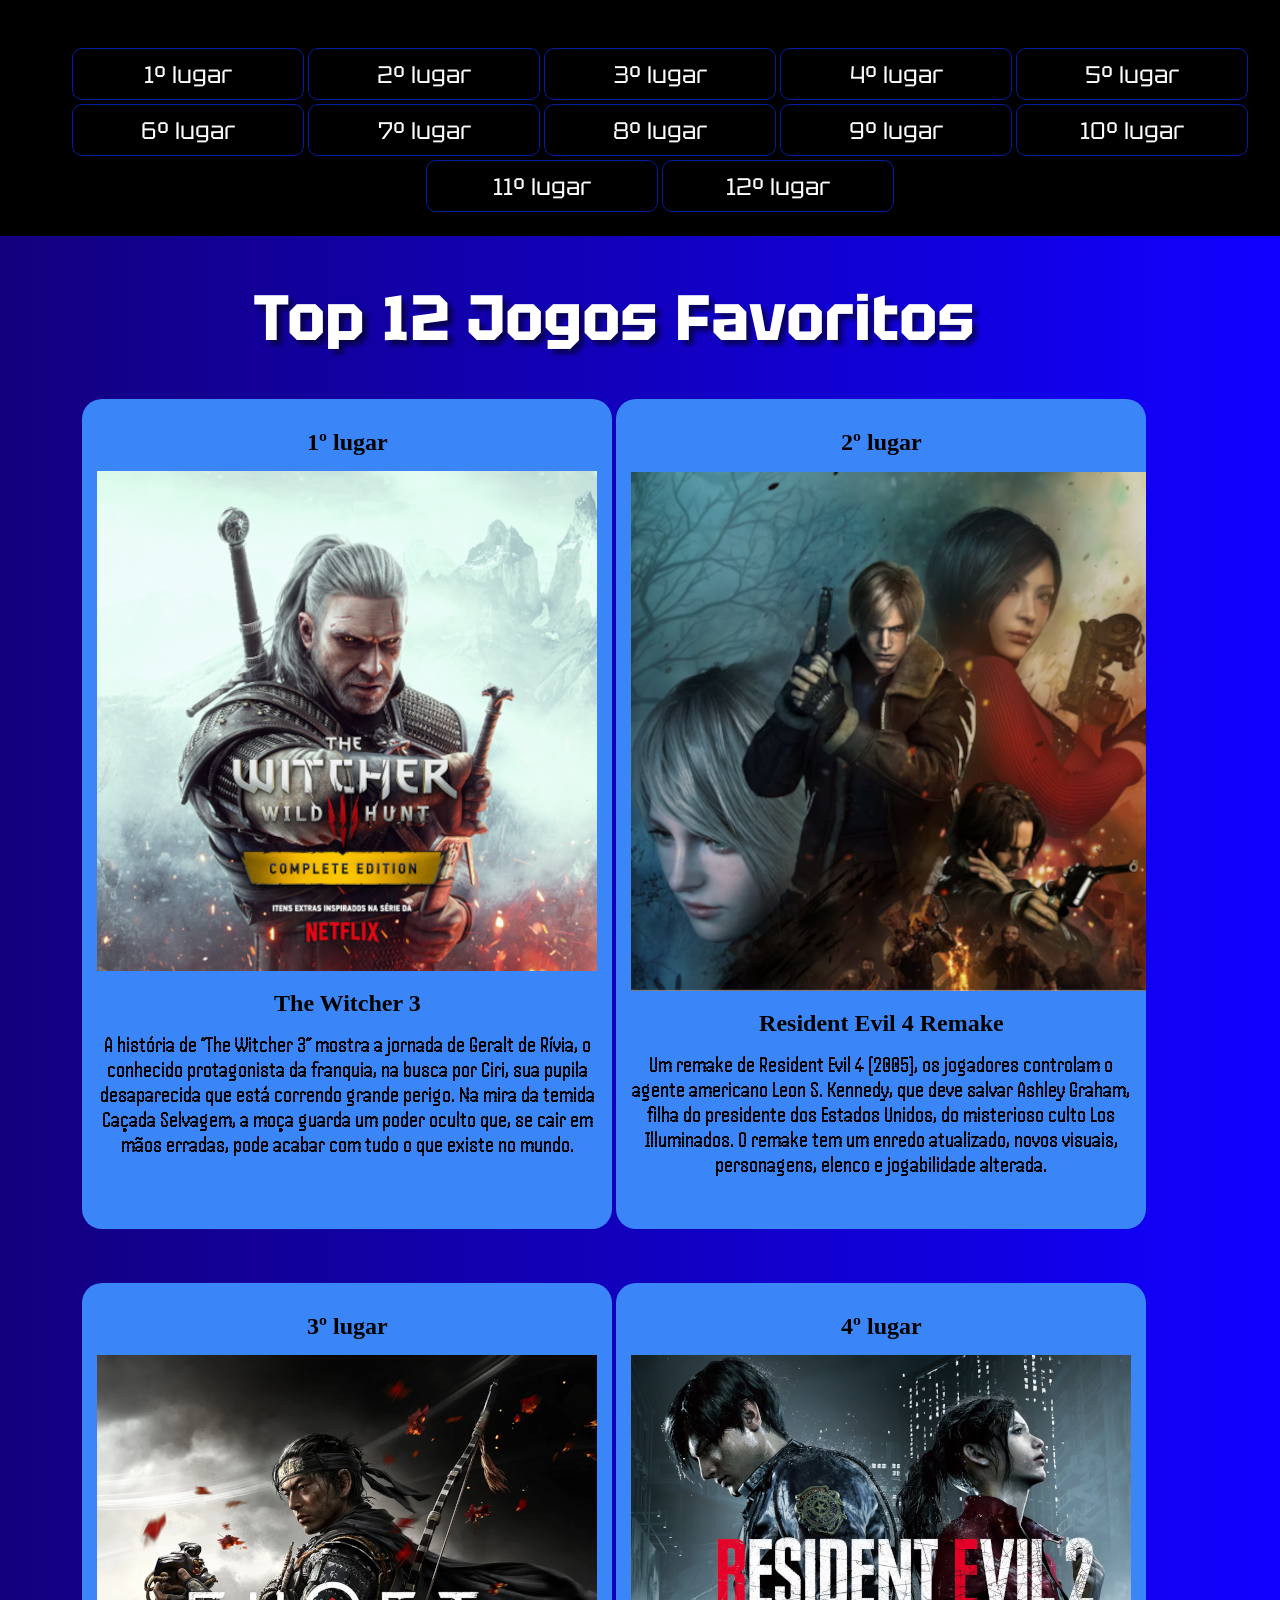
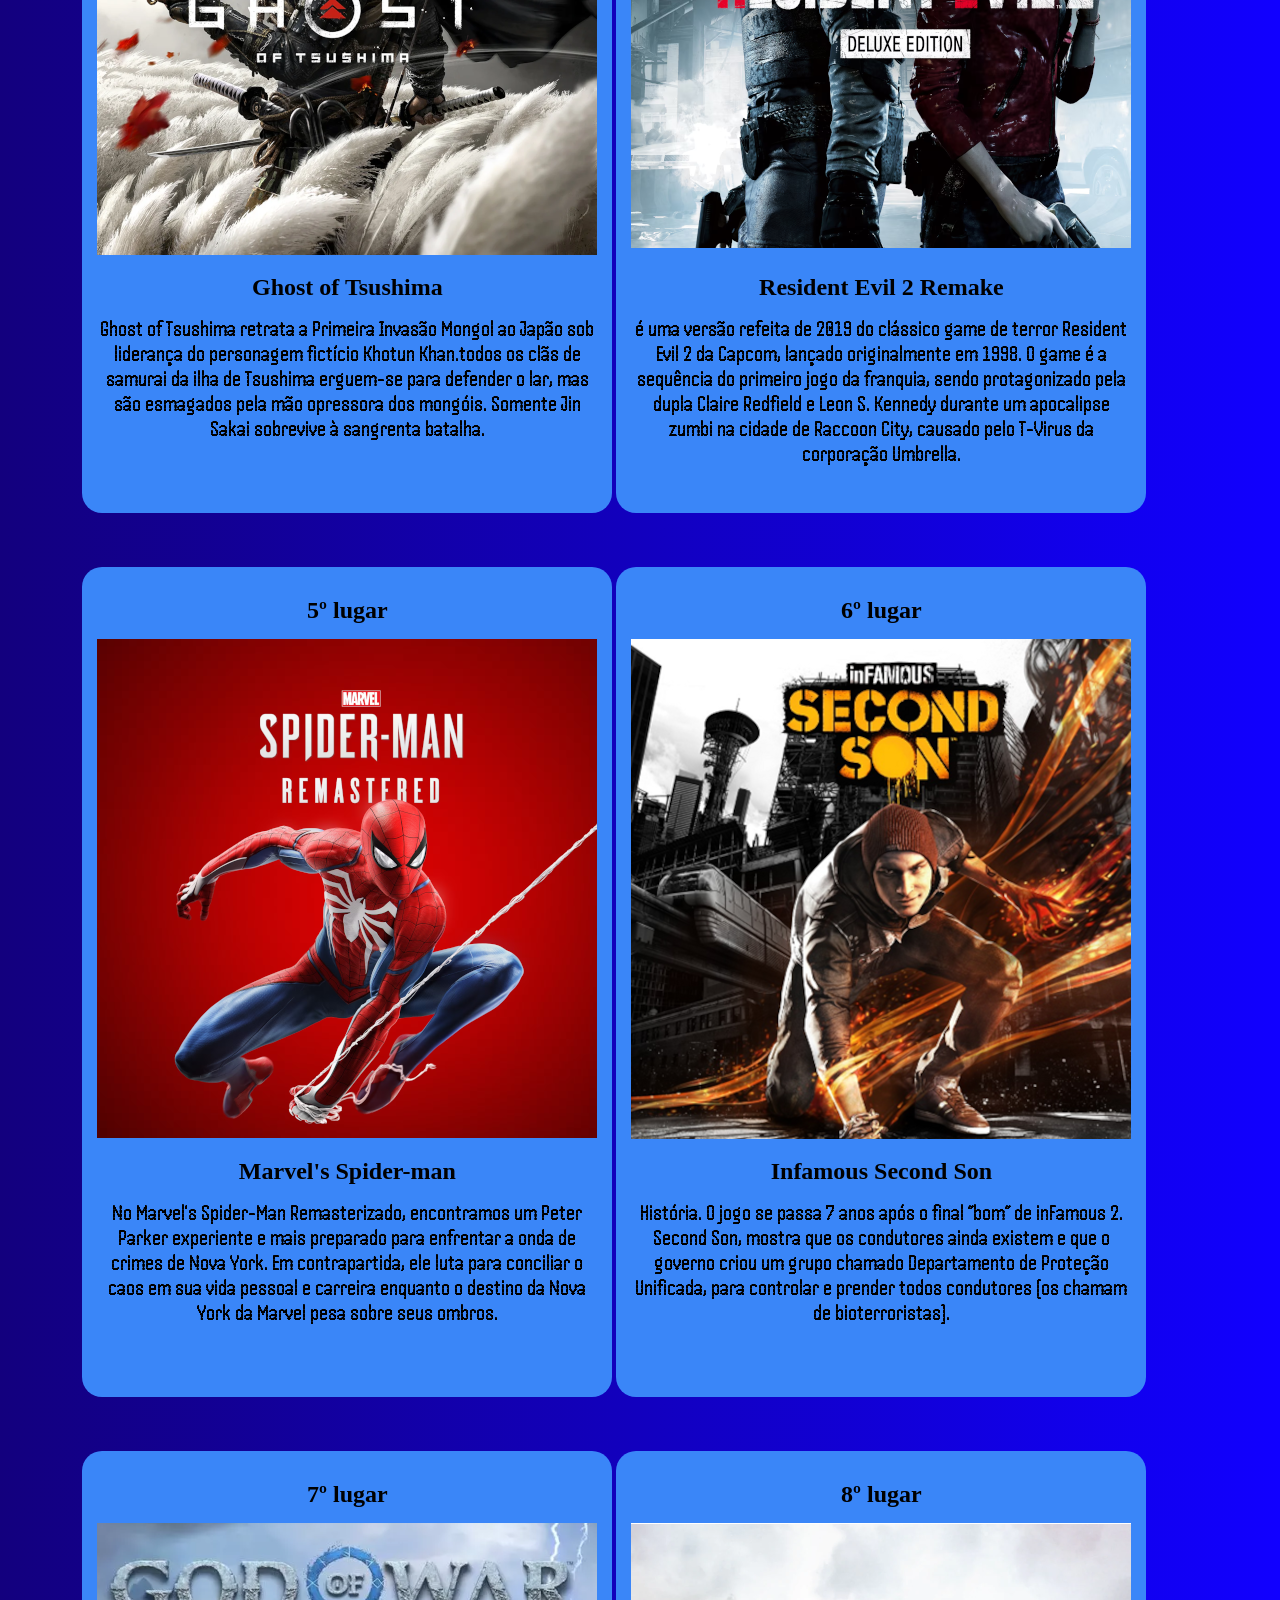
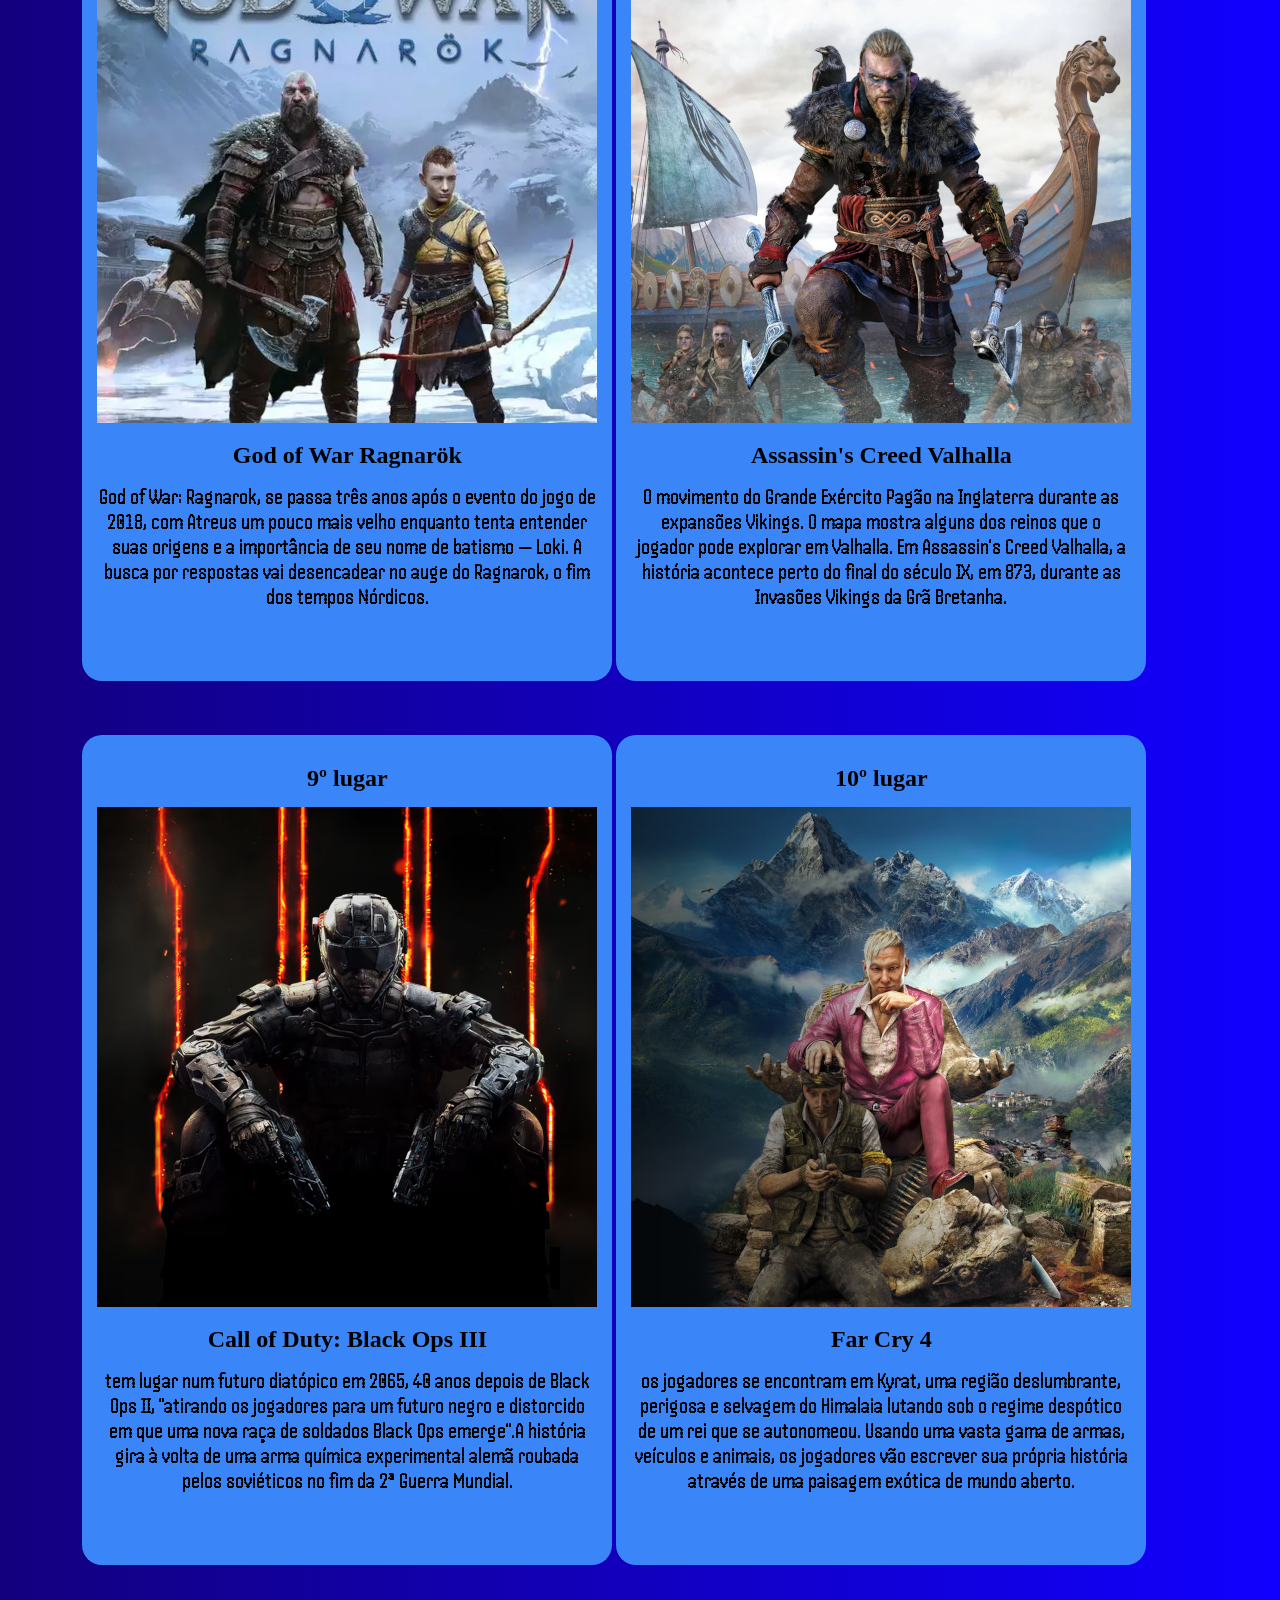
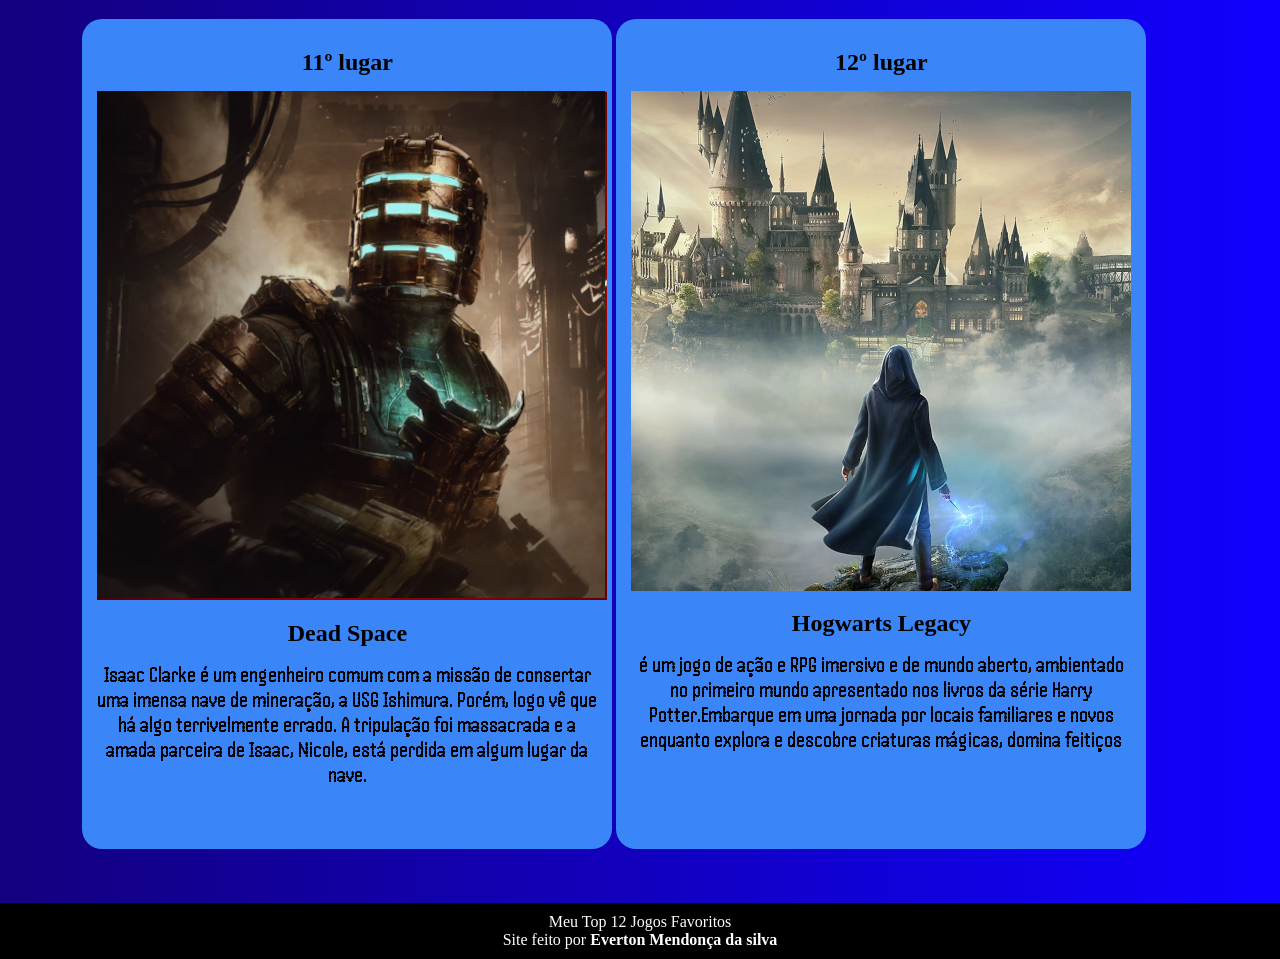
==== Top Jogos/indexJogos.html @ ad471dbf "A+" ====
<!DOCTYPE html>
<html lang="pt-br">
<head>
    <meta charset="UTF-8">
    <meta name="viewport" content="width=device-width, initial-scale=1.0">
    <link rel="shortcut icon" href="media/controlador.png" type="image/x-icon">
    <link href="https://fonts.googleapis.com/icon?family=Material+Icons" rel="stylesheet">
    <link rel="stylesheet" href="style.css">
    <title>Top 12 Jogos</title>
</head>
<body onresize="clickMenu2()">
    <header>
        <i id="burguer" class="material-icons" onclick="clickMenu1()">menu</i>
        <menu id="itens">
            <ul>
                <li><a href="#TheWitcher3">1º lugar</a></li>
                <li><a href="#ResidentEvil4Remake">2º lugar</a></li>
                <li><a href="#GhostofTsushima">3º lugar</a></li>
                <li><a href="#ResidentEvil2Remake">4º lugar</a></li>
                <li><a href="#Spider-man">5º lugar</a></li>
                <li><a href="#InfamousSecondSon">6º lugar</a></li>
                <li><a href="#GodofWarRagnarok">7º lugar</a></li>
                <li><a href="#Assassin">8º lugar</a></li>
                <li><a href="#BlackOps3">9º lugar</a></li>
                <li><a href="#FarCry4">10º lugar</a></li>
                <li><a href="#DeadSpace">11º lugar</a></li>
                <li><a href="#HogwartsLegacy">12º lugar</a></li>
            </ul>
        </menu>
    </header>
    <main>
        <h1>Top 12 Jogos Favoritos</h1>
        <section id="TheWitcher3">
            <h2>1º lugar</h2>
            <img src="media/TheWitcher3.png" alt="TheWitcher3">
            <h2>The Witcher 3</h2>
            <p>A história de “The Witcher 3” mostra a jornada de Geralt de Rívia, o conhecido protagonista da franquia, na busca por Ciri, sua pupila desaparecida que está correndo grande perigo. Na mira da temida Caçada Selvagem, a moça guarda um poder oculto que, se cair em mãos erradas, pode acabar com tudo o que existe no mundo.</p>
        </section>
        <section id="ResidentEvil4Remake"> 
        <h2>2º lugar</h2>
        <img src="media/ResidentEvil4Remake.png" alt="ResidentEvil4Remake">
        <h2>Resident Evil 4 Remake</h2>
        <p>Um remake de Resident Evil 4 (2005), os jogadores controlam o agente americano Leon S. Kennedy, que deve salvar Ashley Graham, filha do presidente dos Estados Unidos, do misterioso culto Los Illuminados. O remake tem um enredo atualizado, novos visuais, personagens, elenco e jogabilidade alterada.</p>
        </section>
        <section id="GhostofTsushima">
            <h2>3º lugar</h2>
            <img src="media/GhostofTsushima.png" alt="GhostofTsushima">
            <h2>Ghost of Tsushima</h2>
            <p>Ghost of Tsushima retrata a Primeira Invasão Mongol ao Japão sob liderança do personagem fictício Khotun Khan.todos os clãs de samurai da ilha de Tsushima erguem-se para defender o lar, mas são esmagados pela mão opressora dos mongóis. Somente Jin Sakai sobrevive à sangrenta batalha.</p>
        </section>
        <section id="ResidentEvil2Remake">
            <h2>4º lugar</h2>
            <img src="media/ResidentEvil2Remake.png" alt="ResidentEvil2Remake">
            <h2>Resident Evil 2 Remake</h2>
            <p>é uma versão refeita de 2019 do clássico game de terror Resident Evil 2 da Capcom, lançado originalmente em 1998. O game é a sequência do primeiro jogo da franquia, sendo protagonizado pela dupla Claire Redfield e Leon S. Kennedy durante um apocalipse zumbi na cidade de Raccoon City, causado pelo T-Virus da corporação Umbrella.</p>
        </section>
        <section id="Spider-man">
            <h2>5º lugar</h2>
            <img src="media/Marvel'sSpider-man.png" alt="Spider-man">
            <h2>Marvel's Spider-man</h2>
            <p>No Marvel's Spider-Man Remasterizado, encontramos um Peter Parker experiente e mais preparado para enfrentar a onda de crimes de Nova York. Em contrapartida, ele luta para conciliar o caos em sua vida pessoal e carreira enquanto o destino da Nova York da Marvel pesa sobre seus ombros.</p>
        </section>
        <section id="InfamousSecondSon">
            <h2>6º lugar</h2>
            <img src="media/InfamousSecondSon.png" alt="InfamousSecondSon">
            <h2>Infamous Second Son</h2>
            <p>História. O jogo se passa 7 anos após o final “bom” de inFamous 2. Second Son, mostra que os condutores ainda existem e que o governo criou um grupo chamado Departamento de Proteção Unificada, para controlar e prender todos condutores (os chamam de bioterroristas).</p>
        </section>
        <section id="GodofWarRagnarok">
            <h2>7º lugar</h2>
            <img src="media/GodofWarRagnarok.png" alt="GodofWarRagnarok">
            <h2>God of War Ragnarök</h2>
            <p>God of War: Ragnarok, se passa três anos após o evento do jogo de 2018, com Atreus um pouco mais velho enquanto tenta entender suas origens e a importância de seu nome de batismo — Loki. A busca por respostas vai desencadear no auge do Ragnarok, o fim dos tempos Nórdicos.</p>
        </section>
        <section id="Assassin">
            <h2>8º lugar</h2>
            <img src="media/Assassin'sCreedValhalla.png" alt="Assassin'sCreedValhalla">
            <h2>Assassin's Creed Valhalla</h2>
            <p>O movimento do Grande Exército Pagão na Inglaterra durante as expansões Vikings. O mapa mostra alguns dos reinos que o jogador pode explorar em Valhalla. Em Assassin's Creed Valhalla, a história acontece perto do final do século IX, em 873, durante as Invasões Vikings da Grã Bretanha.</p>
        </section>
        <section id="BlackOps3">
            <h2>9º lugar</h2>
            <img src="media/BlackOps3.png" alt="BlackOps3">
            <h2>Call of Duty: Black Ops III</h2>
            <p>tem lugar num futuro diatópico em 2065, 40 anos depois de Black Ops II, "atirando os jogadores para um futuro negro e distorcido em que uma nova raça de soldados Black Ops emerge".A história gira à volta de uma arma química experimental alemã roubada pelos soviéticos no fim da 2ª Guerra Mundial.</p>
        </section>
        <section id="FarCry4">
            <h2>10º lugar</h2>
            <img src="media/FarCry4.jpg" alt="FarCry4">
            <h2>Far Cry 4</h2>
            <p>os jogadores se encontram em Kyrat, uma região deslumbrante, perigosa e selvagem do Himalaia lutando sob o regime despótico de um rei que se autonomeou. Usando uma vasta gama de armas, veículos e animais, os jogadores vão escrever sua própria história através de uma paisagem exótica de mundo aberto.</p>
        </section>
        <section id="DeadSpace">
            <h2>11º lugar</h2>
            <img src="media/DeadSpace.png" alt="DeadSpace">
            <h2>Dead Space</h2>
            <p>Isaac Clarke é um engenheiro comum com a missão de consertar uma imensa nave de mineração, a USG Ishimura. Porém, logo vê que há algo terrivelmente errado. A tripulação foi massacrada e a amada parceira de Isaac, Nicole, está perdida em algum lugar da nave.</p>
        </section>
        <section id="HogwartsLegacy">
            <h2>12º lugar</h2>
            <img src="media/HogwartsLegacy.png" alt="HogwartsLegacy">
            <h2>Hogwarts Legacy</h2>
            <p>é um jogo de ação e RPG imersivo e de mundo aberto, ambientado no primeiro mundo apresentado nos livros da série Harry Potter.Embarque em uma jornada por locais familiares e novos enquanto explora e descobre criaturas mágicas, domina feitiços</p>
        </section>
    </main>
    <script>
        function clickMenu2() {
            if (window.innerWidth >= 600) {
                itens.style.display = 'block'
            } else {
                itens.style.display = 'none'
            }
        }

        function clickMenu1() {
            if (itens.style.display == 'block') {
                itens.style.display = 'none'
            } else {
                itens.style.display = 'block'
            }
        }
    </script>
    <footer>
        Meu Top 12 Jogos Favoritos <br> Site feito por <strong>Everton Mendonça da silva</strong>
    </footer>
</body>
</html>
---- Top Jogos/style.css ----
@charset "UTF-8";
@import url('https://fonts.googleapis.com/css2?family=Playwrite+CU:wght@100..400&family=Tektur:wght@400..900&display=swap');
@import url('https://fonts.googleapis.com/css2?family=Handjet:wght@100..900&family=Silkscreen:wght@400;700&display=swap');
*{
    margin: 0px;
    padding: 0px;
}


body,html{
    background-image: linear-gradient(to left, rgb(17, 0, 255), #13007e);
    height: 100%;
    width: 100%;
    
}

header{
    display: block;
    background-color: black ;
    padding: 20px;
    width: 100%;
    margin: auto;
    margin-bottom: 40px;
}

footer{
    background-color: black;
    text-align: center;
    color: white;
    padding: 10px;
}

ul{
    text-align: center;
    list-style-type: none;
    
}
li{
    display: inline-block;
    width: 230px;
    height: 50px;
    border: 1px solid #001ea3;
    border-radius: 10px;
    overflow: hidden;
}

a{  
    display: block;
    font-family: "Ribeye Marrow", serif;
    color:white;
    text-decoration: none;
    border-radius: 10px;
    padding: 10px;
    font-size: 1.5em;
    margin-top: auto;
    font-family: "Tektur", sans-serif;    
}

li:hover {
    background-color: #001ea3;
    transition:  0.5s;
}


main{
    display: block;
    width: 96vw;
    text-align: center;
}

section{
    display: inline-block;
    margin: auto;
    overflow: hidden;
    width: 500px;
    height: 800px;
    background-color: #3a86f8;
    border-radius: 20px;
    margin-bottom: 50px;
    padding: 15px;
}

section:hover{
    background-color: white;
    transition:  0.5s;
}

p{
    max-width: 500px;
    margin: auto;
    padding-bottom: 60px ;
    font-family: "Handjet", sans-serif;
    font-size: 1.4em;
    
}
h2{
    padding: 15px;
}

h1{
    font-family: "Tektur", sans-serif;
    margin-bottom: 40px;
    font-size: 4em;
    color: white;
    text-shadow: 5px 5px 5px rgba(0, 0, 0, 0.534);
}

menu{
    display: none;
    
}


@media screen and (min-width: 601px) {
    menu{
        display: block;
    }
}
@media screen and (max-width:600px){
    header{
        width: 290px;
    }

    section{
        width: 300px;
        height: 700px;
    }

    img{
        width:300px ;
        height: 300px;
    }

    li{
        display: block;
        font-size: 1.85em;
        padding-bottom: 20px;
        margin: auto;
        width: 350px;
        height: 50px;
        overflow: hidden;
    }

    #burguer{
        color: white;
    }
    #burguer {
        color: white;
        display: block;
        text-align: center;
        padding: 10px;
        cursor: pointer;
    }
    menu ul {
        list-style-type: none;
    }
        
    a {
        display: block;
        padding: 10px;
        text-decoration: none;
        text-align: center;
        color: white;
    }
    
    

}
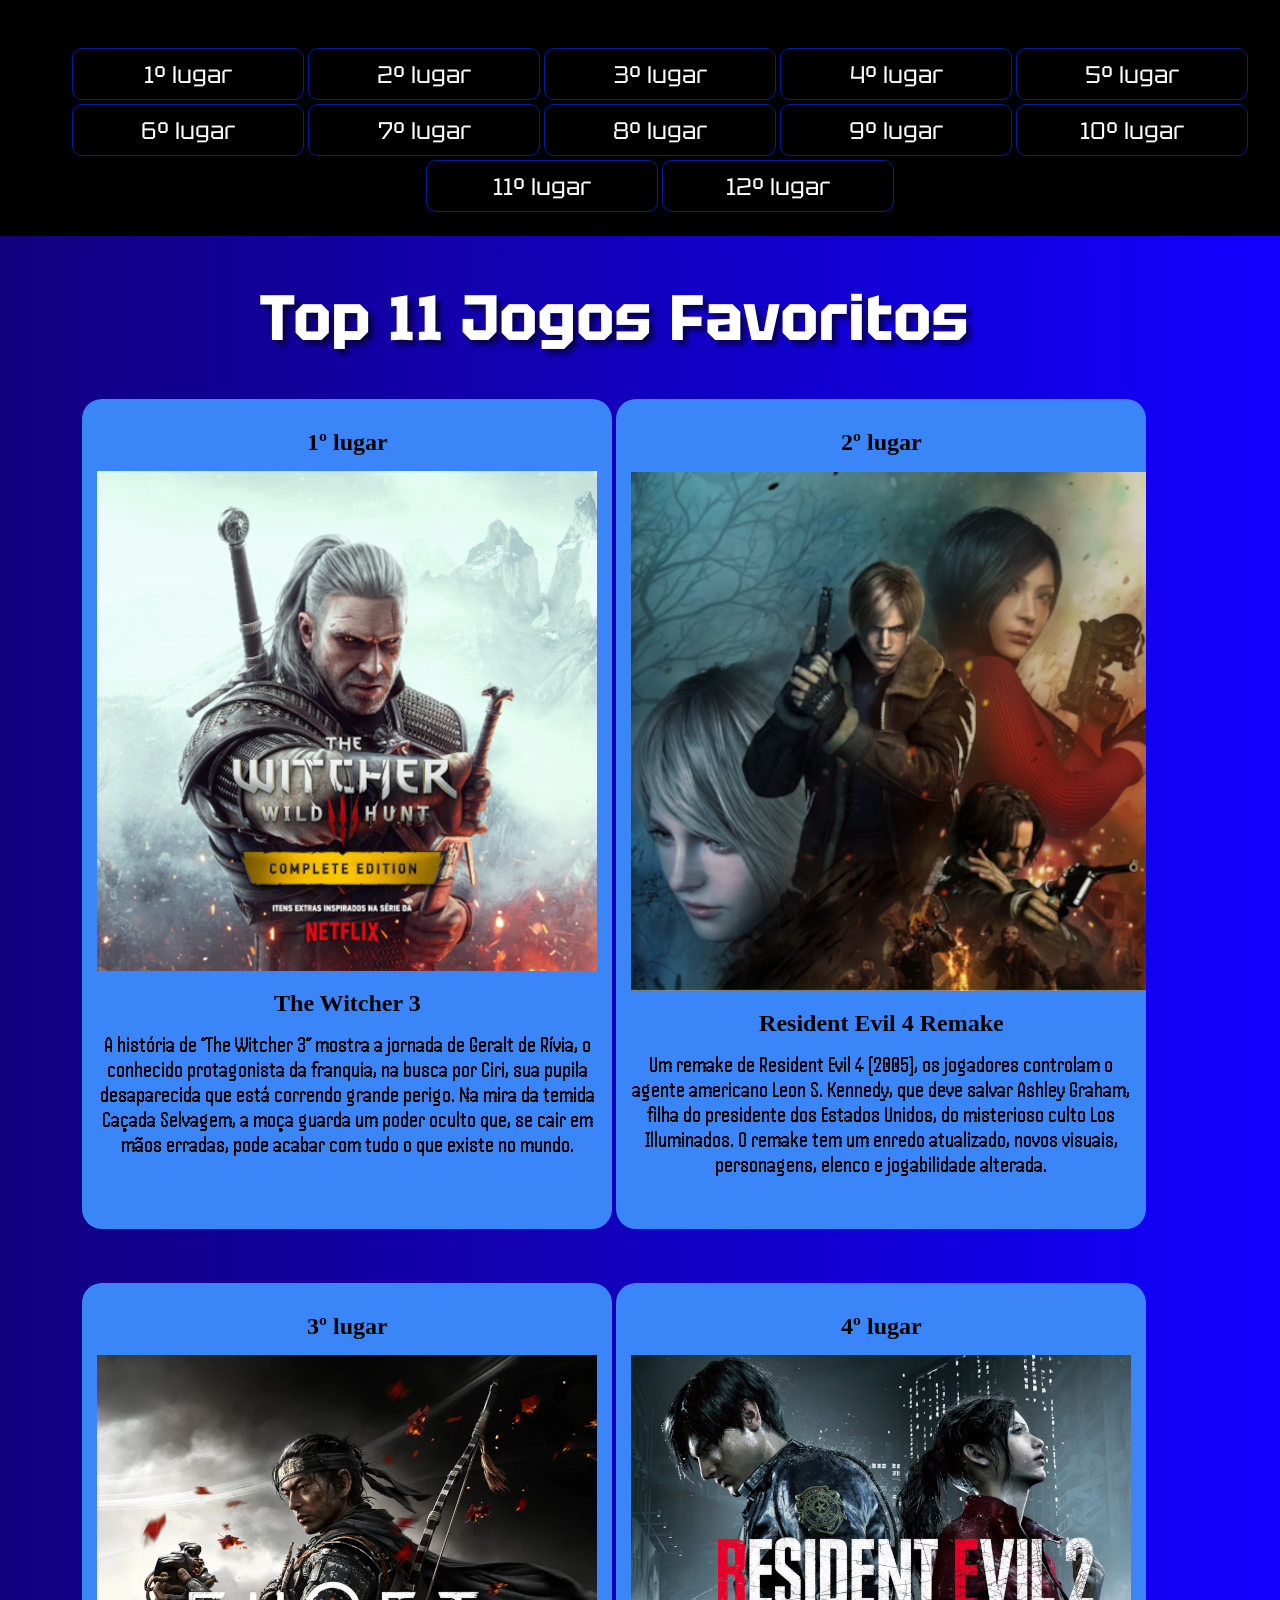
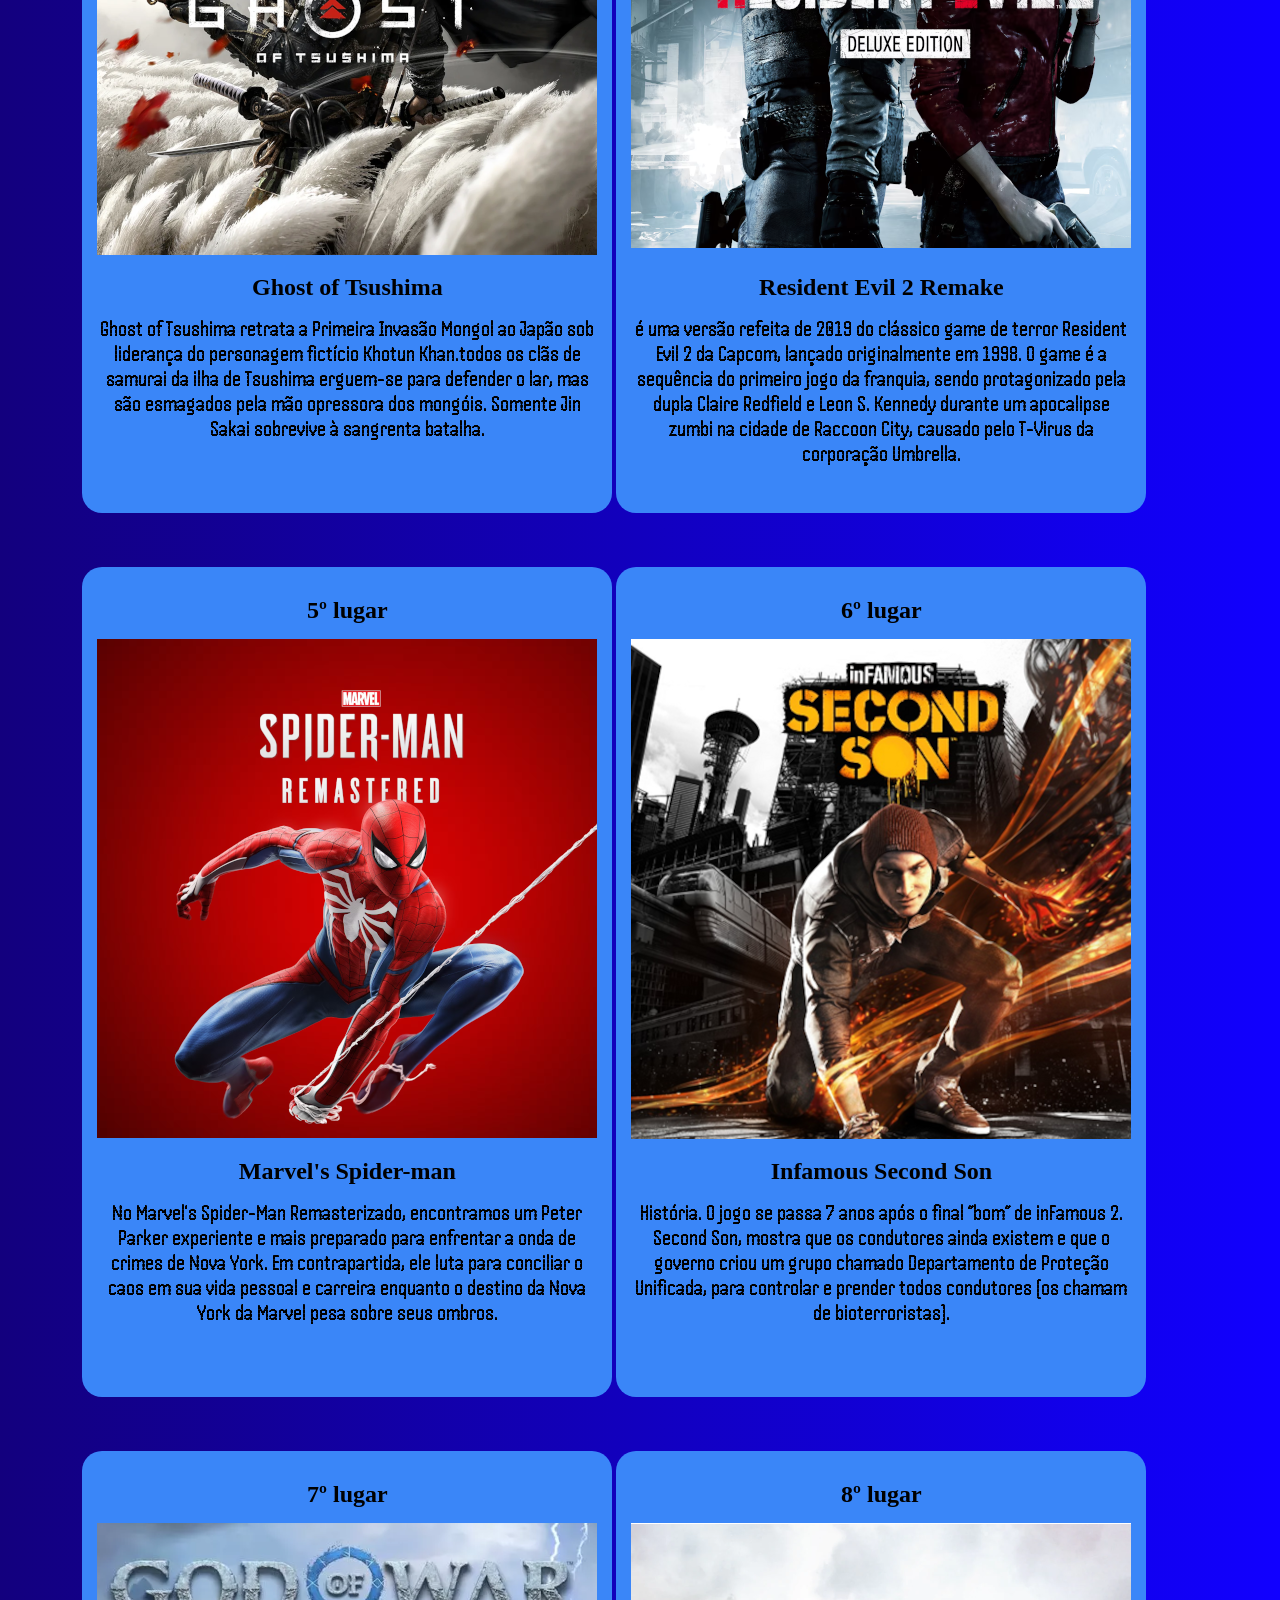
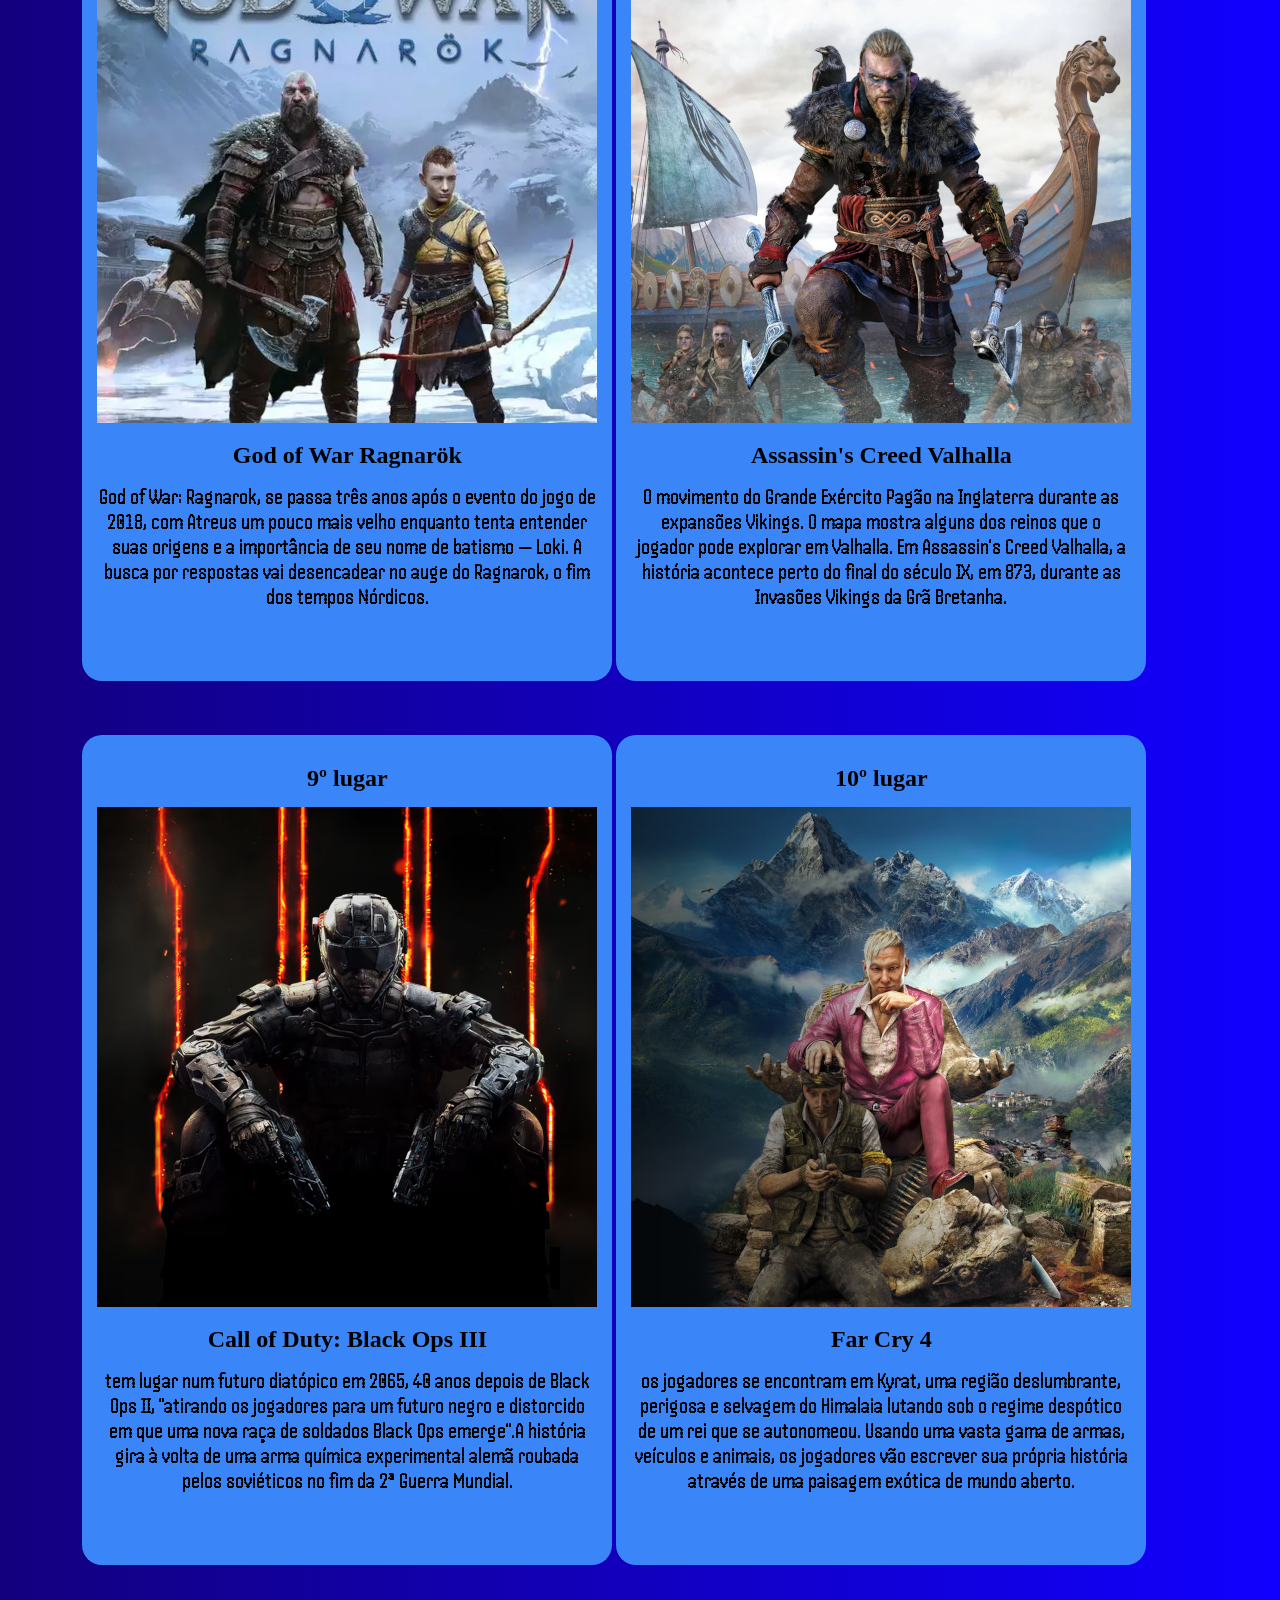
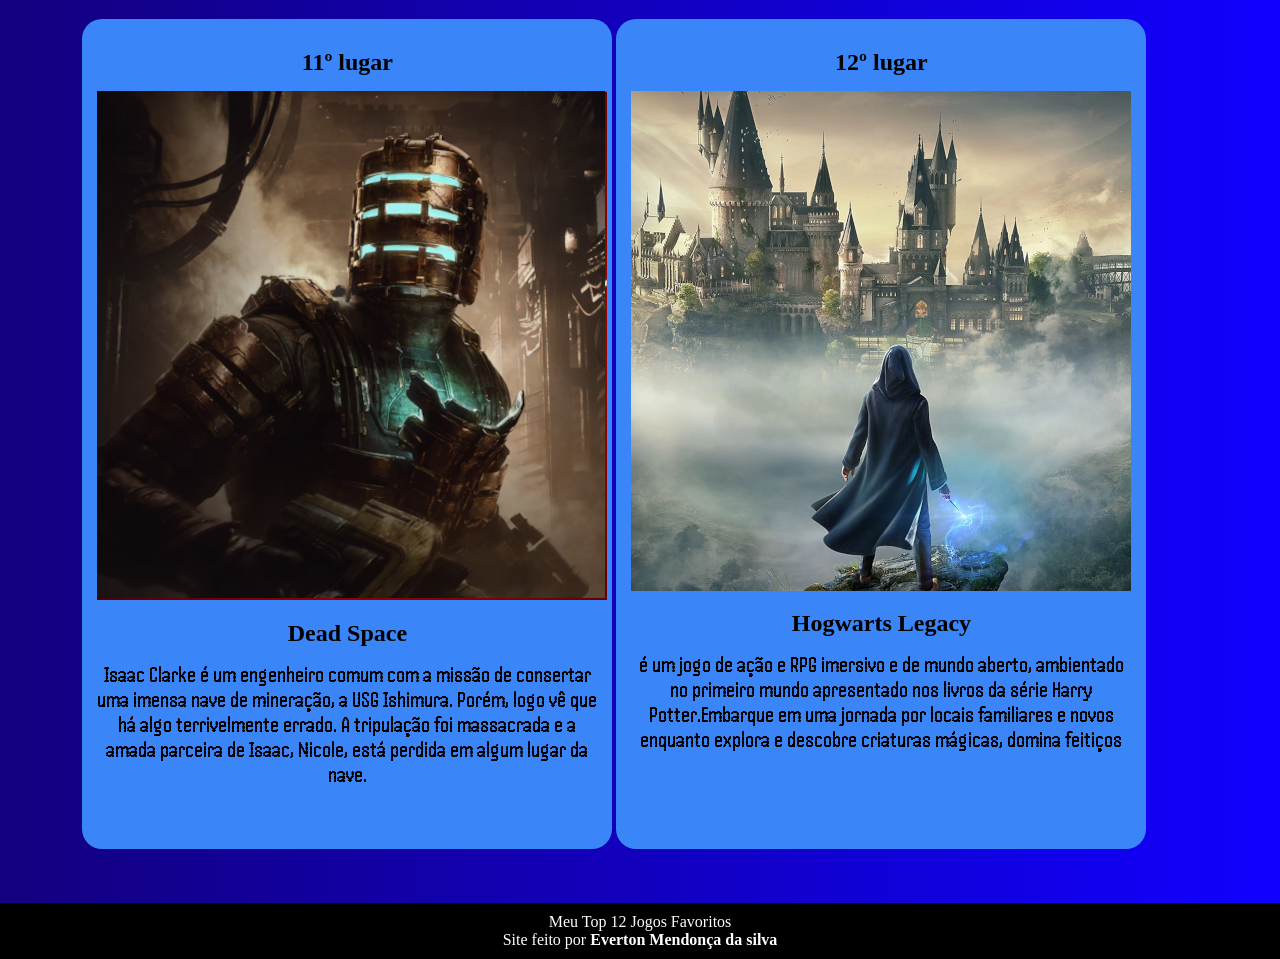
==== commit 6981957f: "A+" ====
--- a/Top Jogos/indexJogos.html
+++ b/Top Jogos/indexJogos.html
@@ -29,7 +29,7 @@
         </menu>
     </header>
     <main>
-        <h1>Top 12 Jogos Favoritos</h1>
+        <h1>Top 11 Jogos Favoritos</h1>
         <section id="TheWitcher3">
             <h2>1º lugar</h2>
             <img src="media/TheWitcher3.png" alt="TheWitcher3">
--- a/Top Jogos/style.css
+++ b/Top Jogos/style.css
@@ -118,7 +118,7 @@
 }
 @media screen and (max-width:600px){
     header{
-        width: 290px;
+        width: 310px;
     }
 
     section{
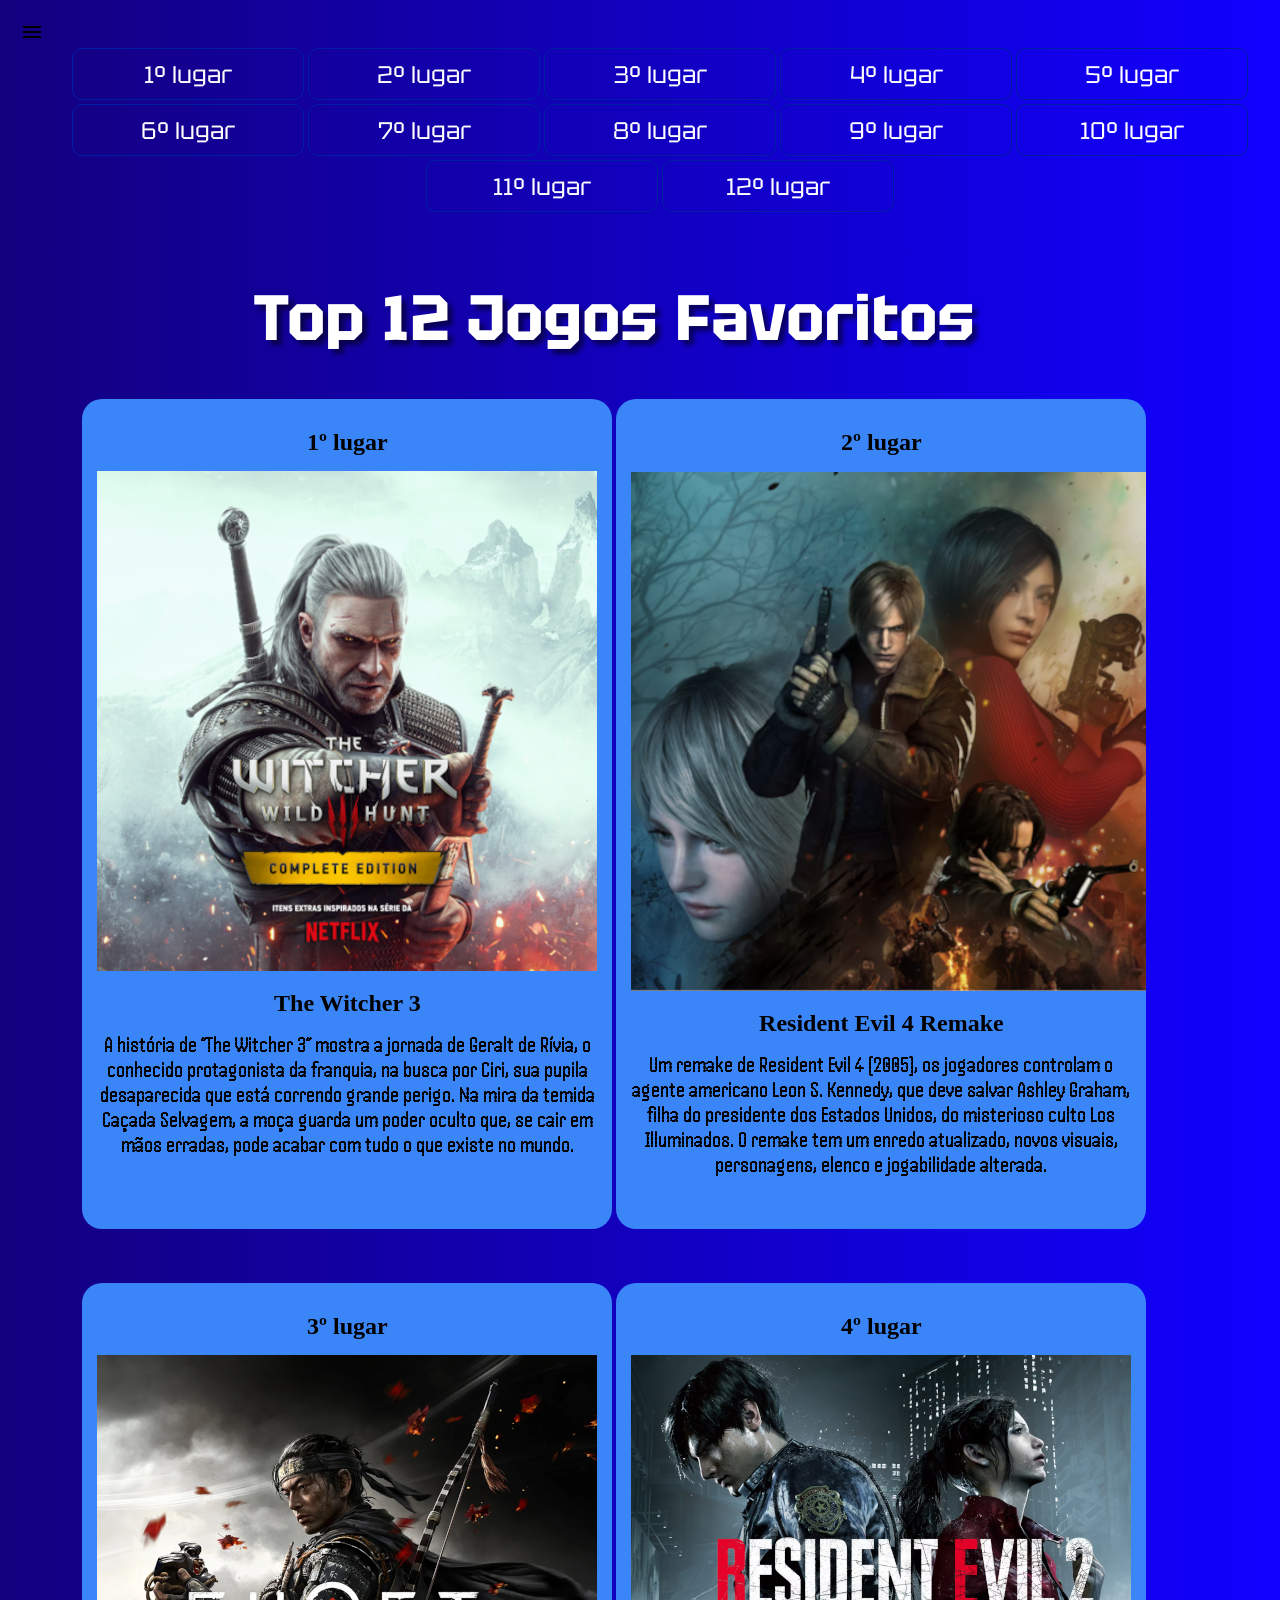
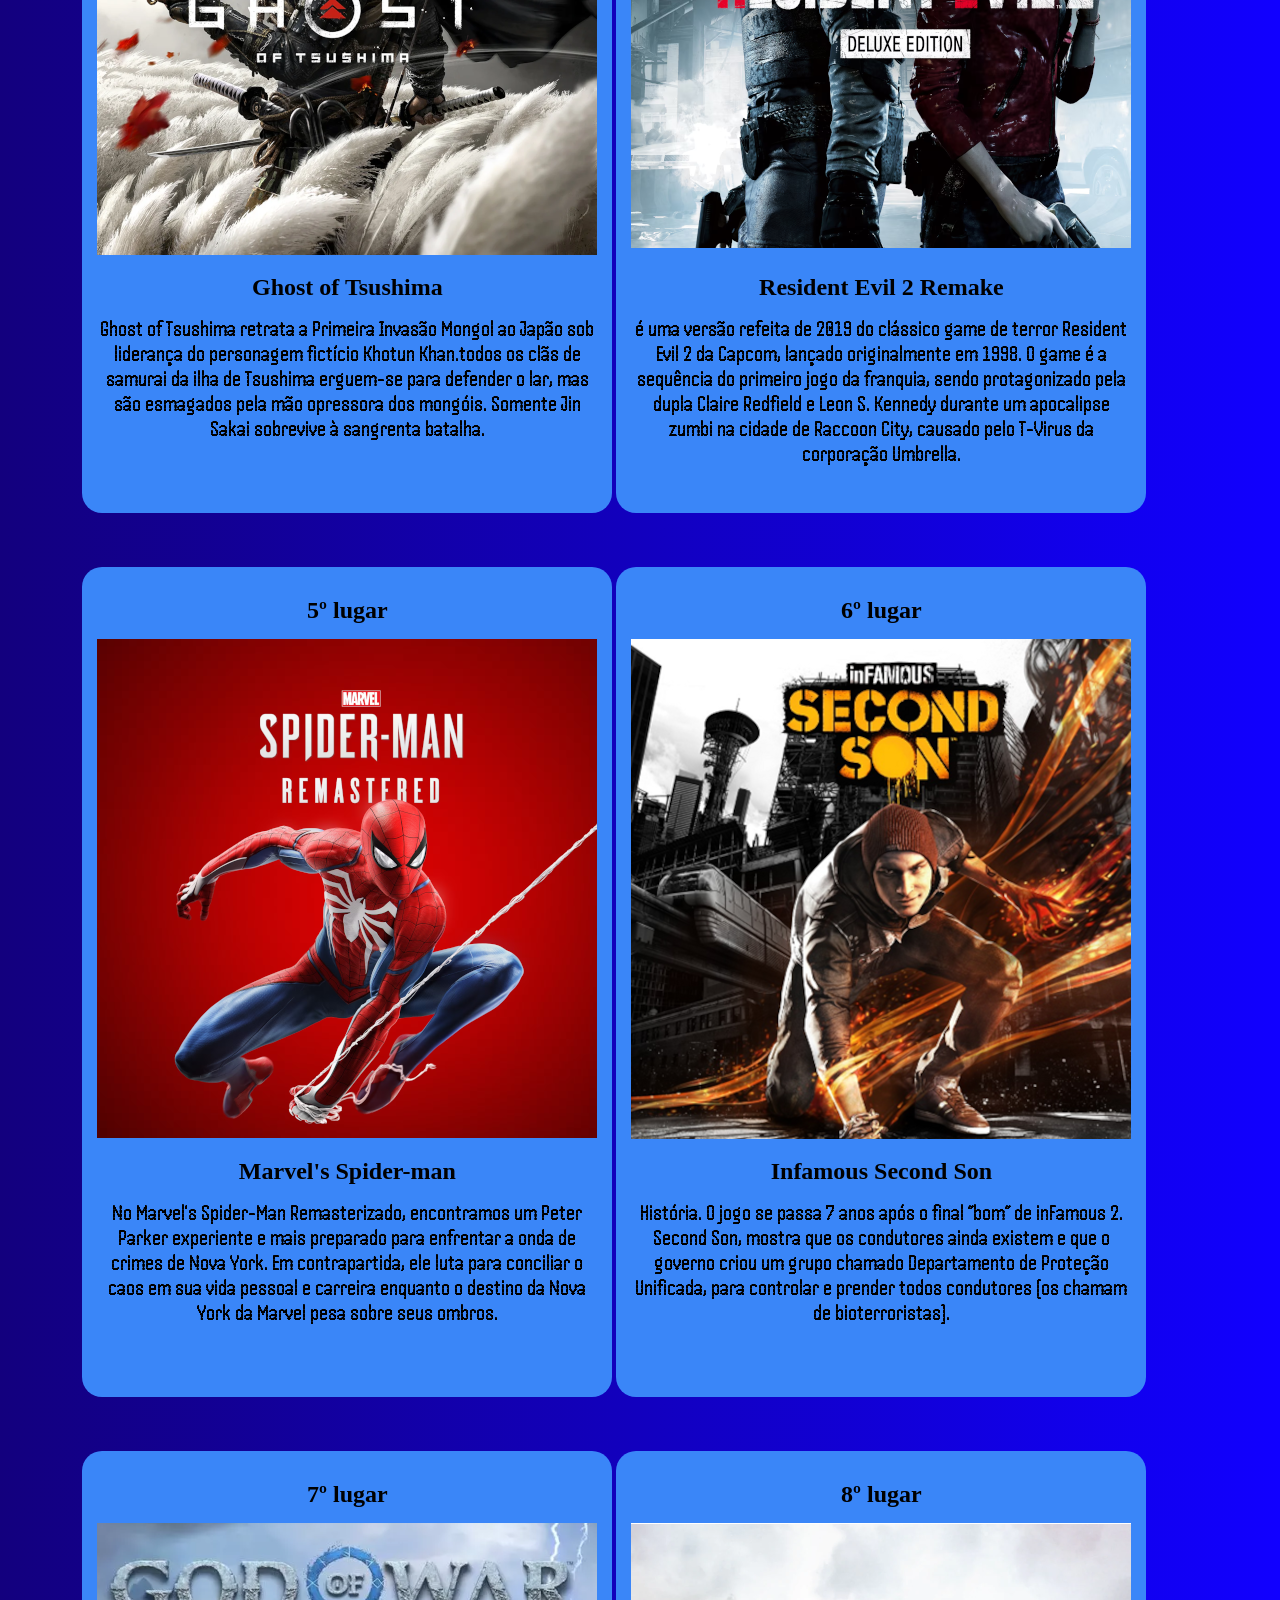
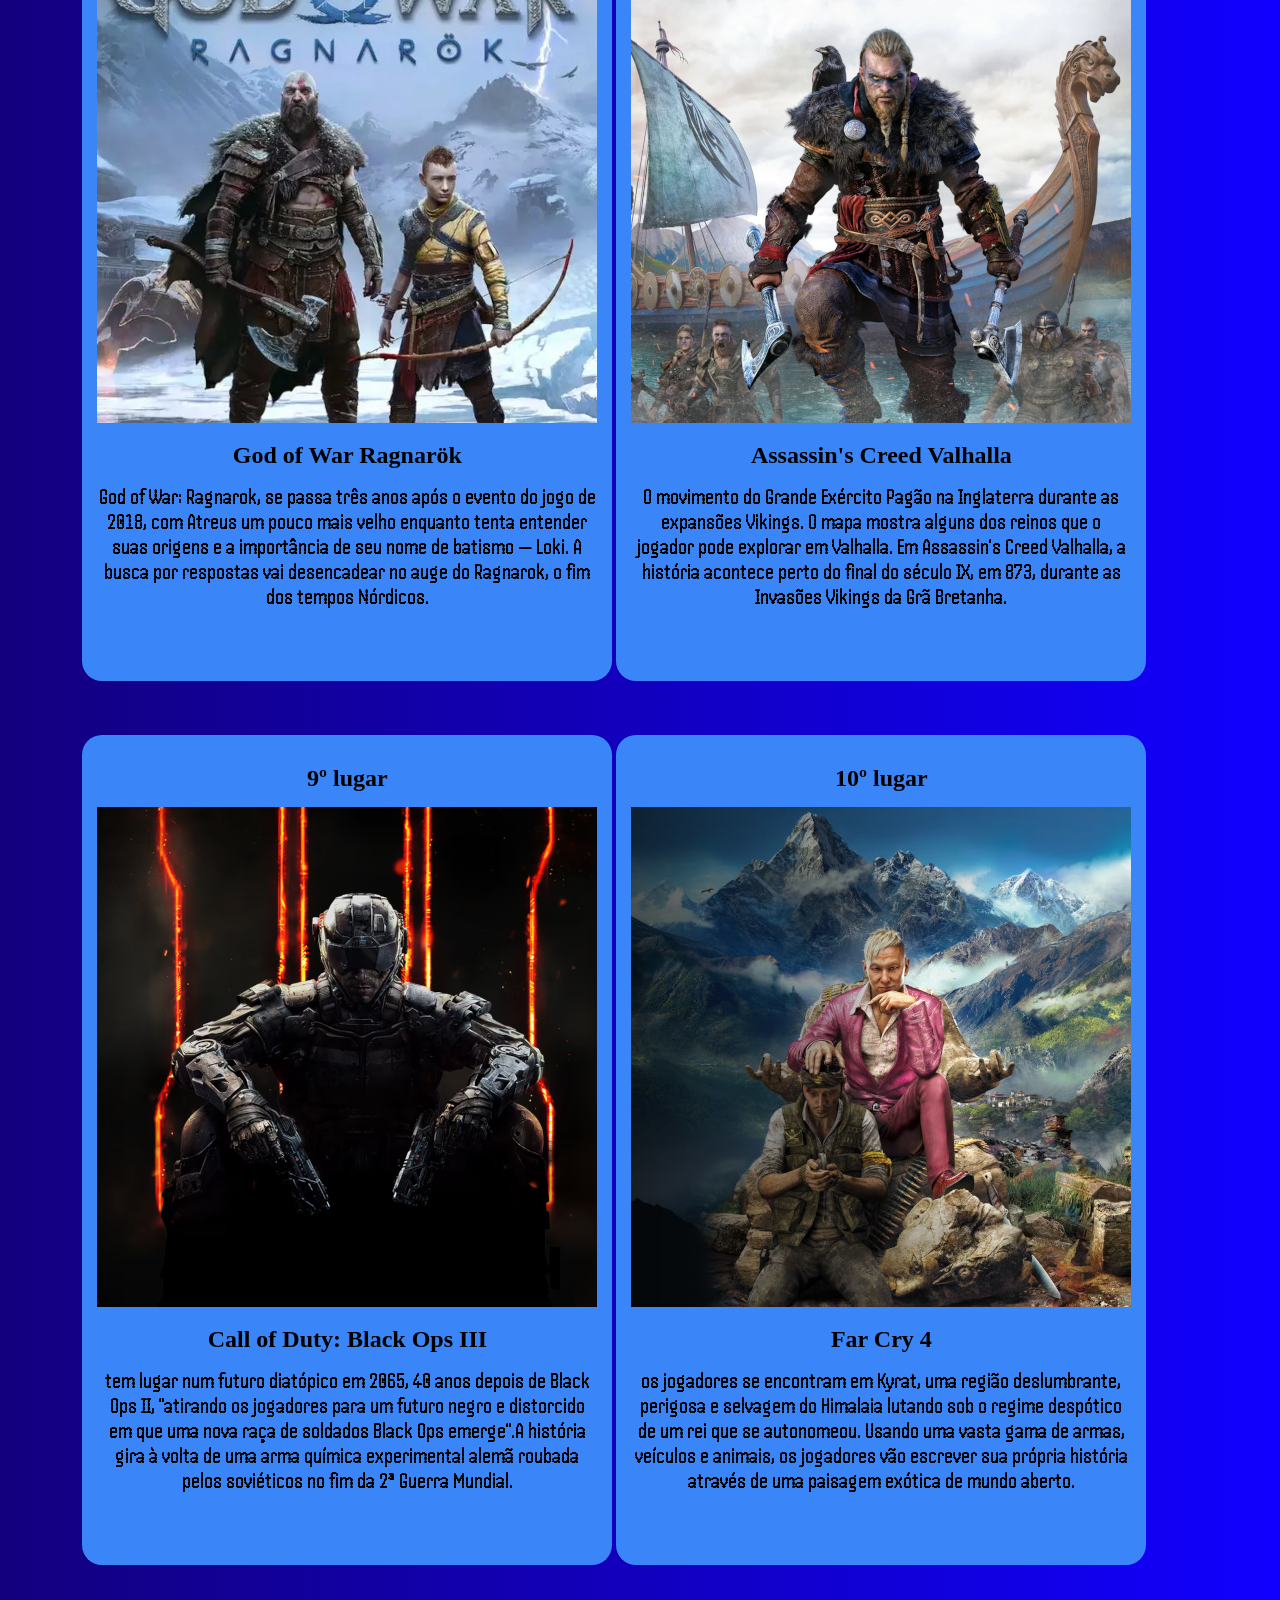
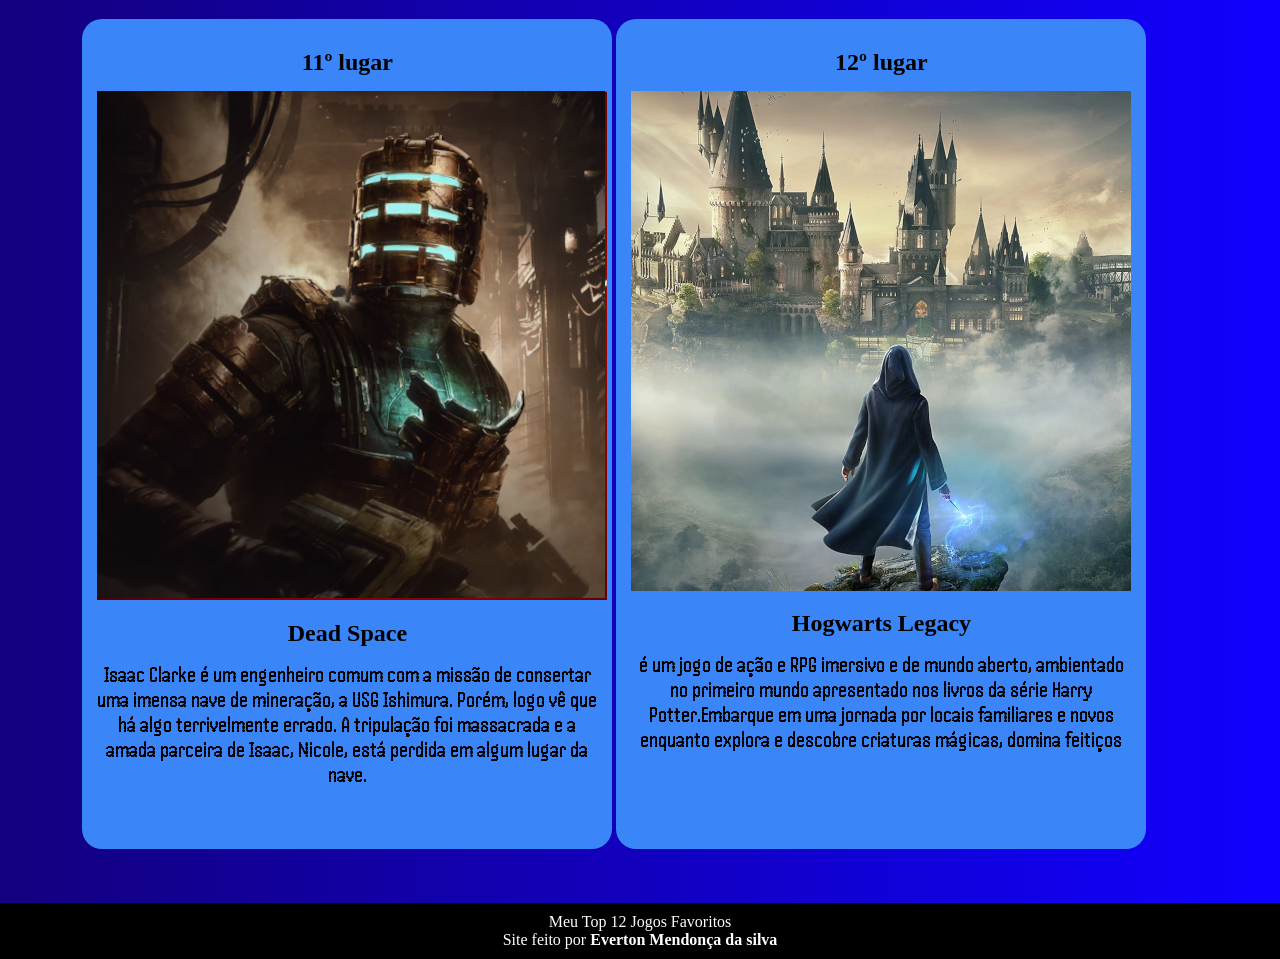
==== commit e1cd73a0: "A+" ====
--- a/Top Jogos/indexJogos.html
+++ b/Top Jogos/indexJogos.html
@@ -29,7 +29,7 @@
         </menu>
     </header>
     <main>
-        <h1>Top 11 Jogos Favoritos</h1>
+        <h1>Top 12 Jogos Favoritos</h1>
         <section id="TheWitcher3">
             <h2>1º lugar</h2>
             <img src="media/TheWitcher3.png" alt="TheWitcher3">
--- a/Top Jogos/style.css
+++ b/Top Jogos/style.css
@@ -16,7 +16,6 @@
 
 header{
     display: block;
-    background-color: black ;
     padding: 20px;
     width: 100%;
     margin: auto;
@@ -57,7 +56,7 @@
 }
 
 li:hover {
-    background-color: #001ea3;
+    background-color: #000930;
     transition:  0.5s;
 }
 
@@ -105,6 +104,10 @@
     text-shadow: 5px 5px 5px rgba(0, 0, 0, 0.534);
 }
 
+i{
+
+}
+
 menu{
     display: none;
     
@@ -118,7 +121,7 @@
 }
 @media screen and (max-width:600px){
     header{
-        width: 310px;
+        width: 300px;
     }
 
     section{
@@ -133,10 +136,10 @@
 
     li{
         display: block;
-        font-size: 1.85em;
+        font-size: 1.2em;
         padding-bottom: 20px;
         margin: auto;
-        width: 350px;
+        width: 300px;
         height: 50px;
         overflow: hidden;
     }
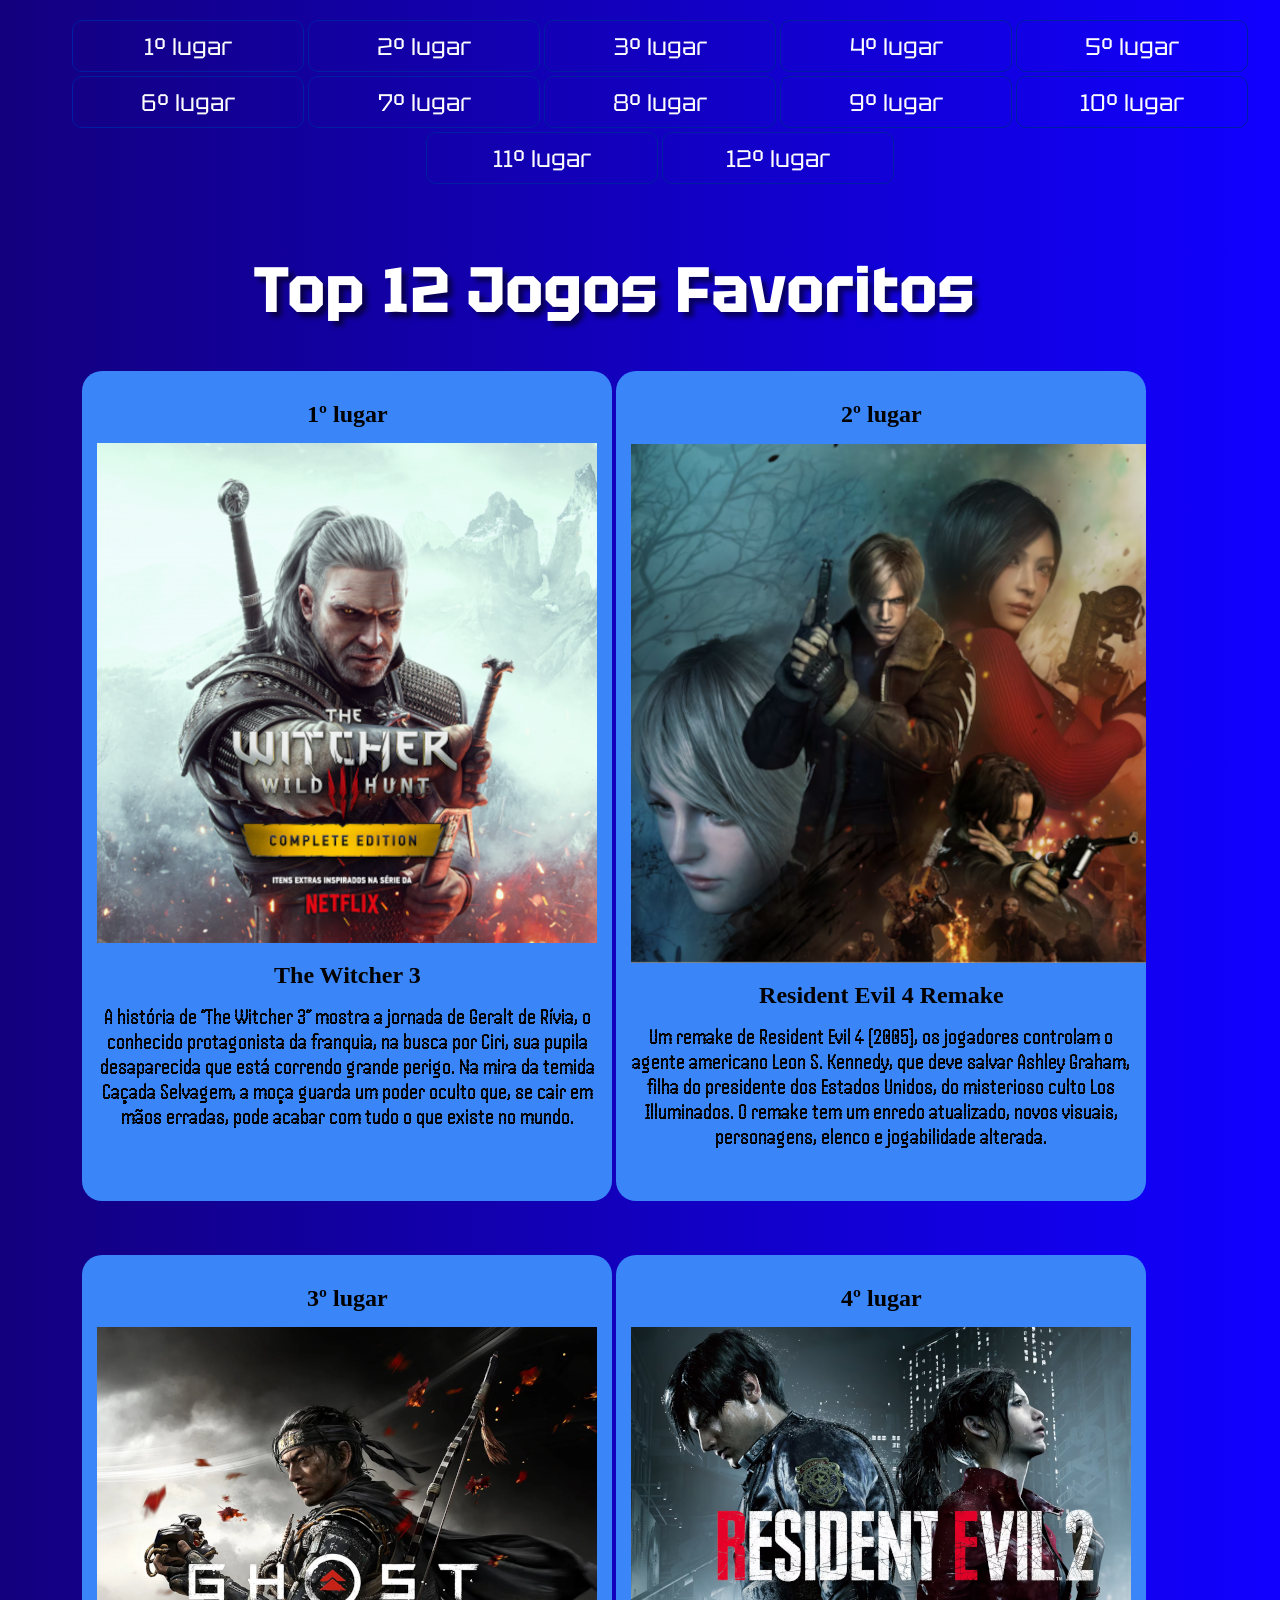
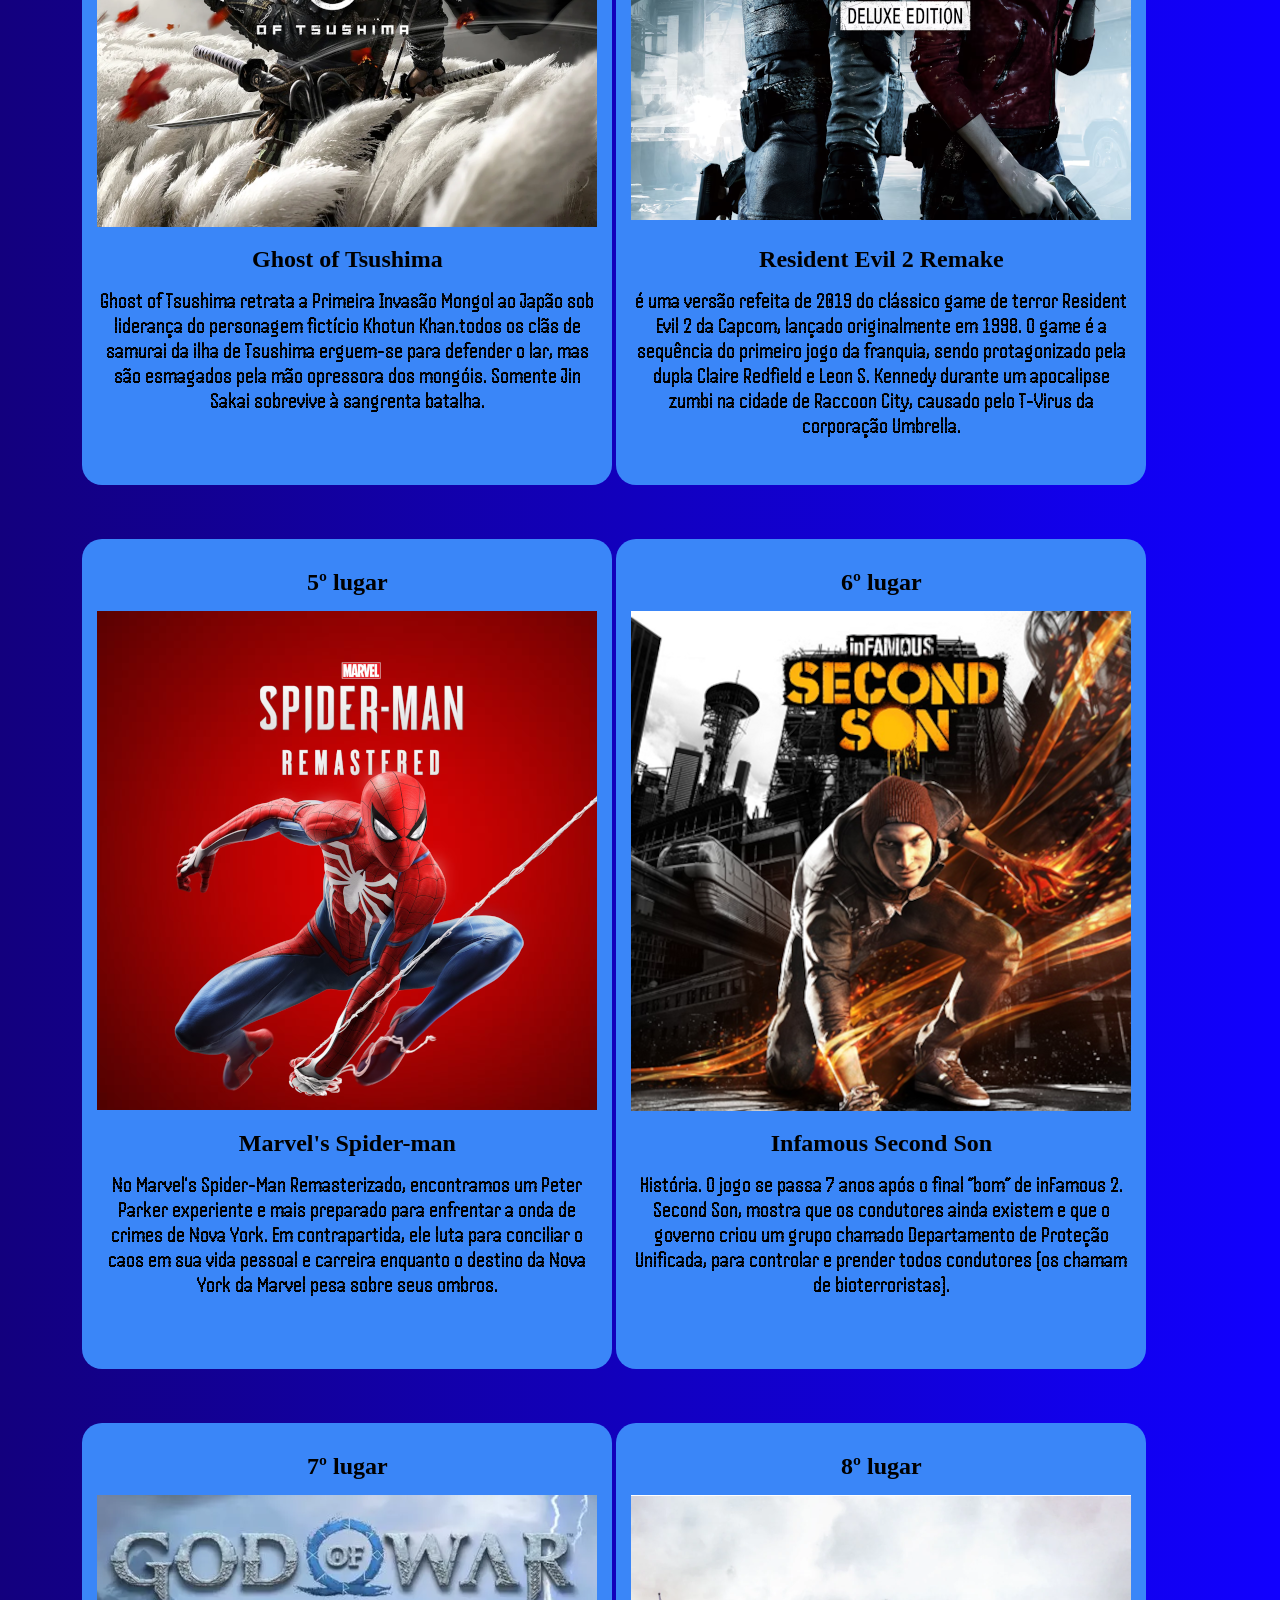
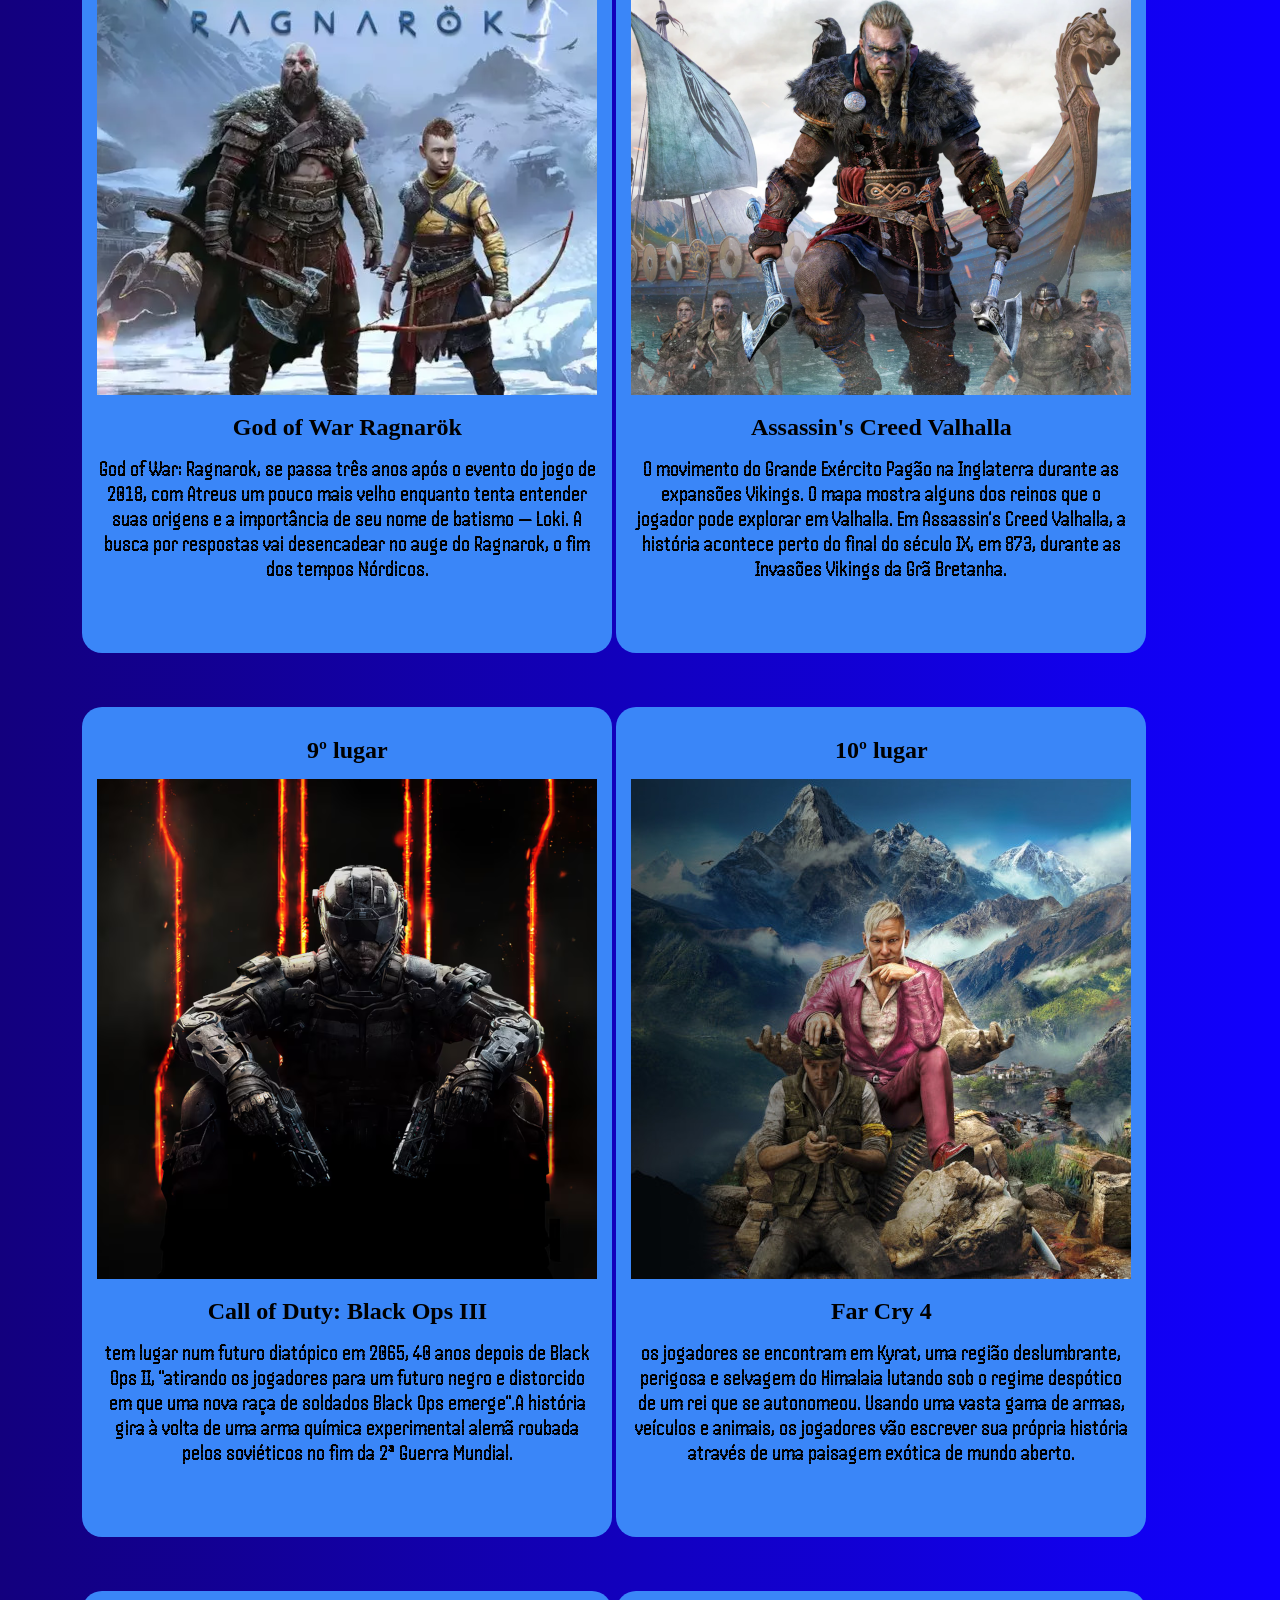
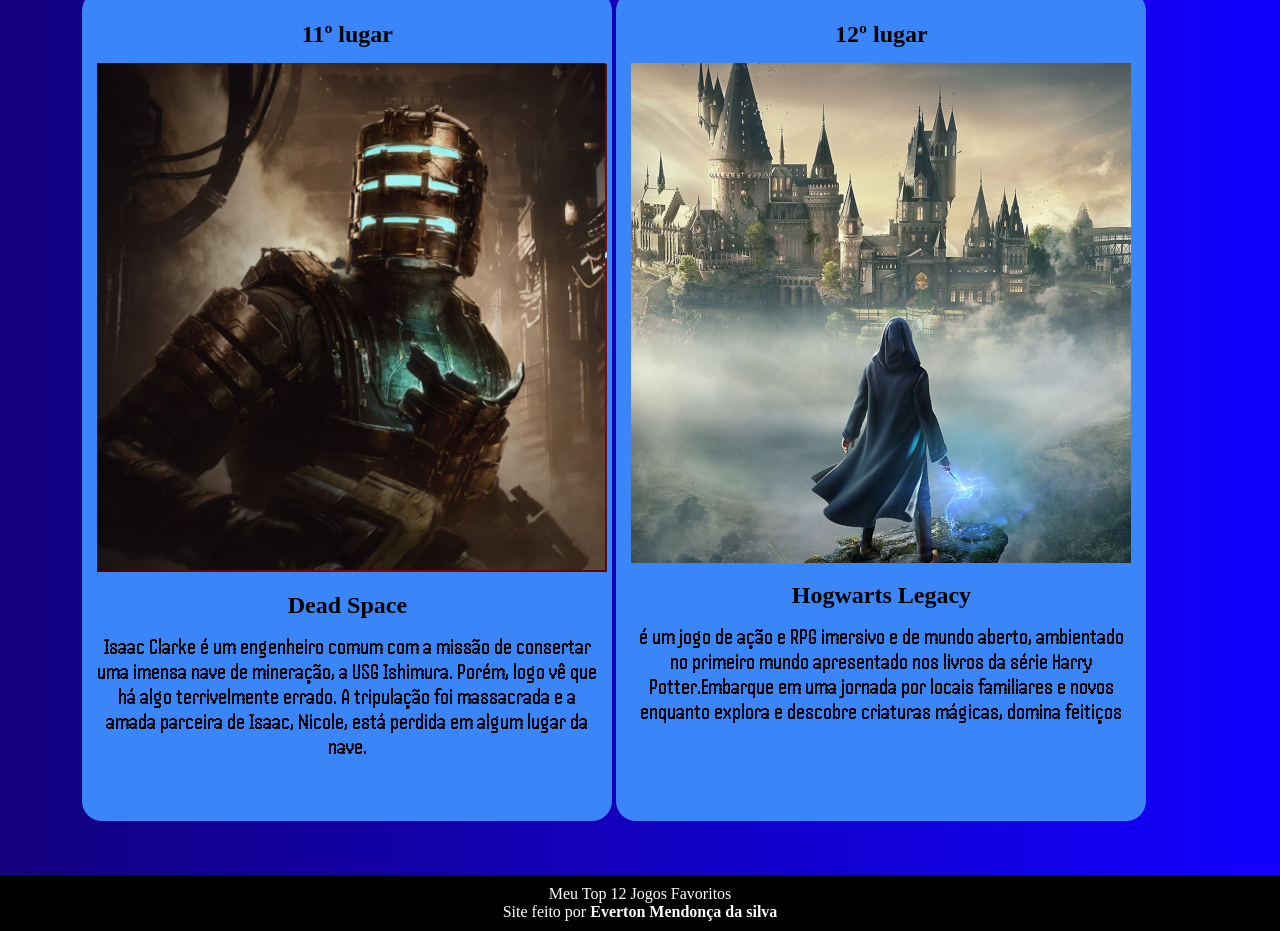
==== commit e858b60e: "A+" ====
--- a/Top Jogos/indexJogos.html
+++ b/Top Jogos/indexJogos.html
@@ -10,7 +10,7 @@
 </head>
 <body onresize="clickMenu2()">
     <header>
-        <i id="burguer" class="material-icons" onclick="clickMenu1()">menu</i>
+        <i  style="font-size: 5em;"  id="burguer" class="material-icons" onclick="clickMenu1()">menu</i>
         <menu id="itens">
             <ul>
                 <li><a href="#TheWitcher3">1º lugar</a></li>
--- a/Top Jogos/style.css
+++ b/Top Jogos/style.css
@@ -104,10 +104,6 @@
     text-shadow: 5px 5px 5px rgba(0, 0, 0, 0.534);
 }
 
-i{
-
-}
-
 menu{
     display: none;
     
@@ -117,6 +113,9 @@
 @media screen and (min-width: 601px) {
     menu{
         display: block;
+    }
+    #burguer {
+        display: none;
     }
 }
 @media screen and (max-width:600px){
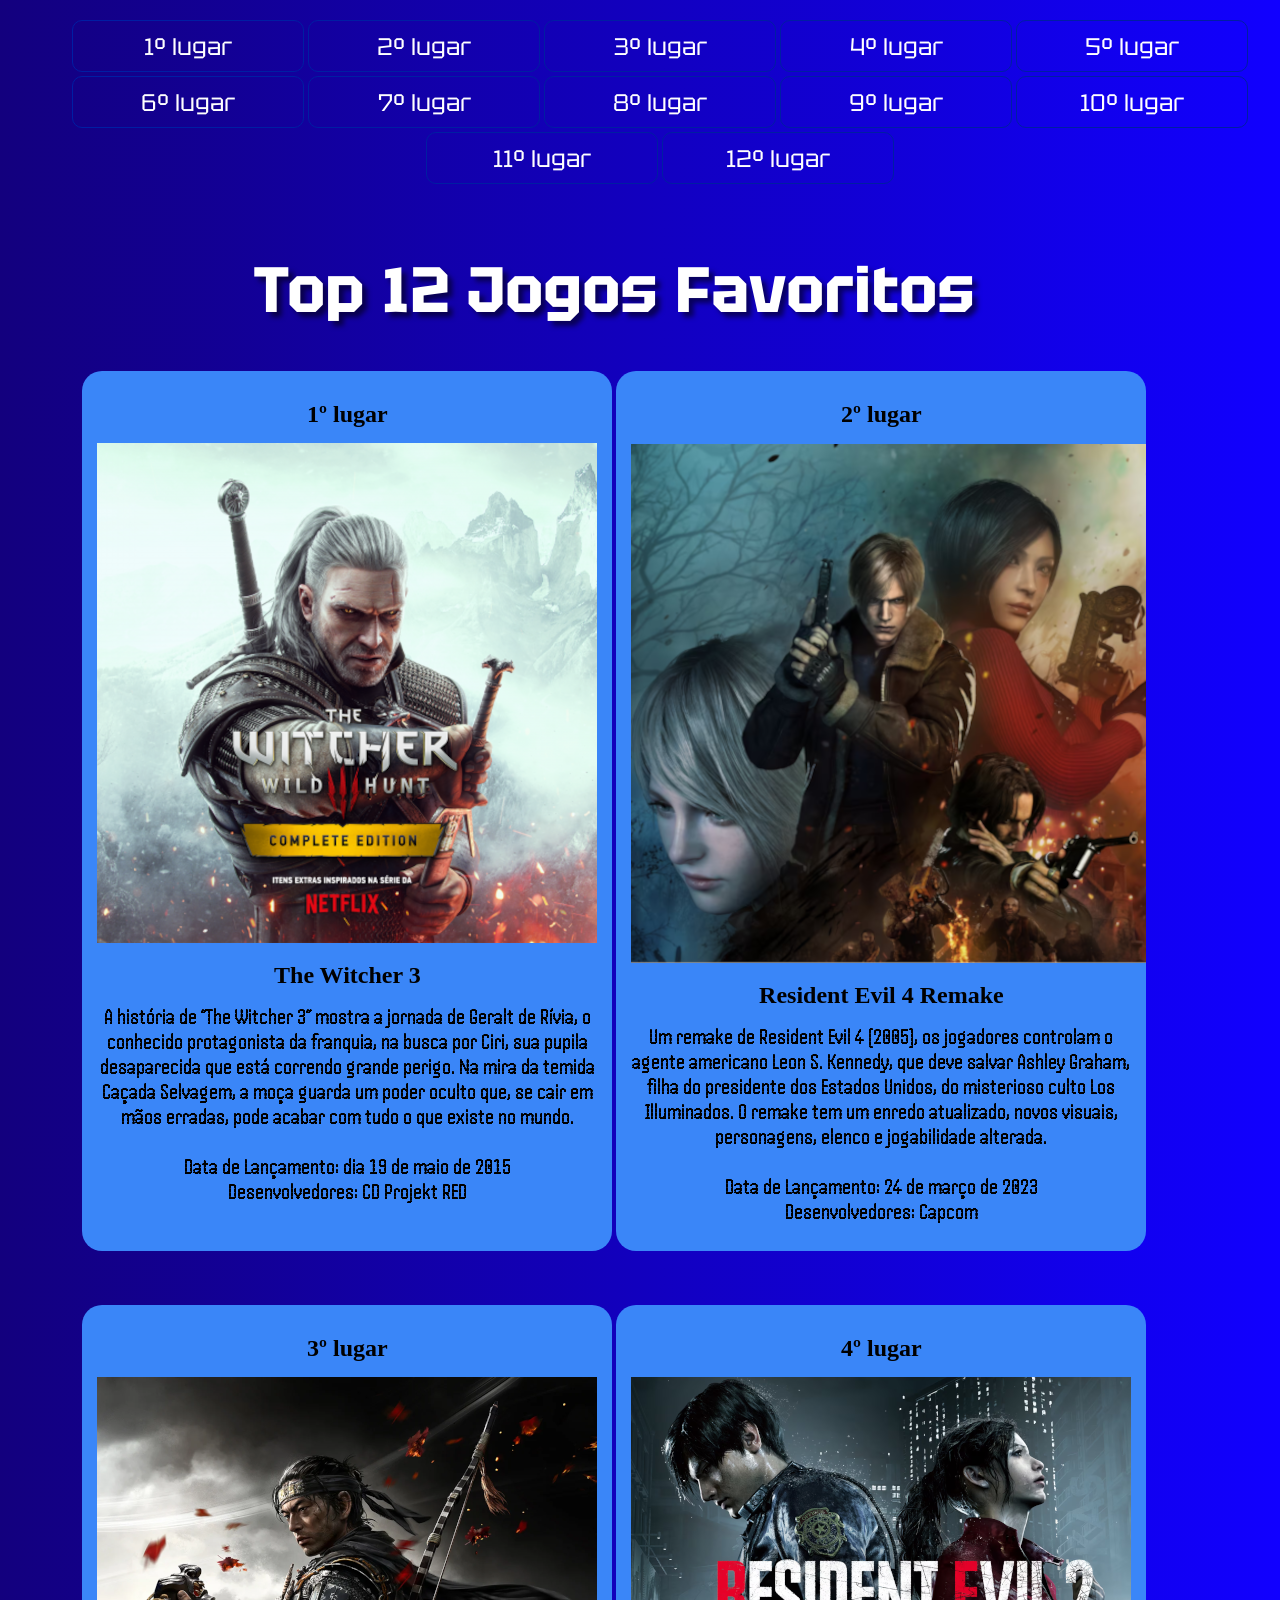
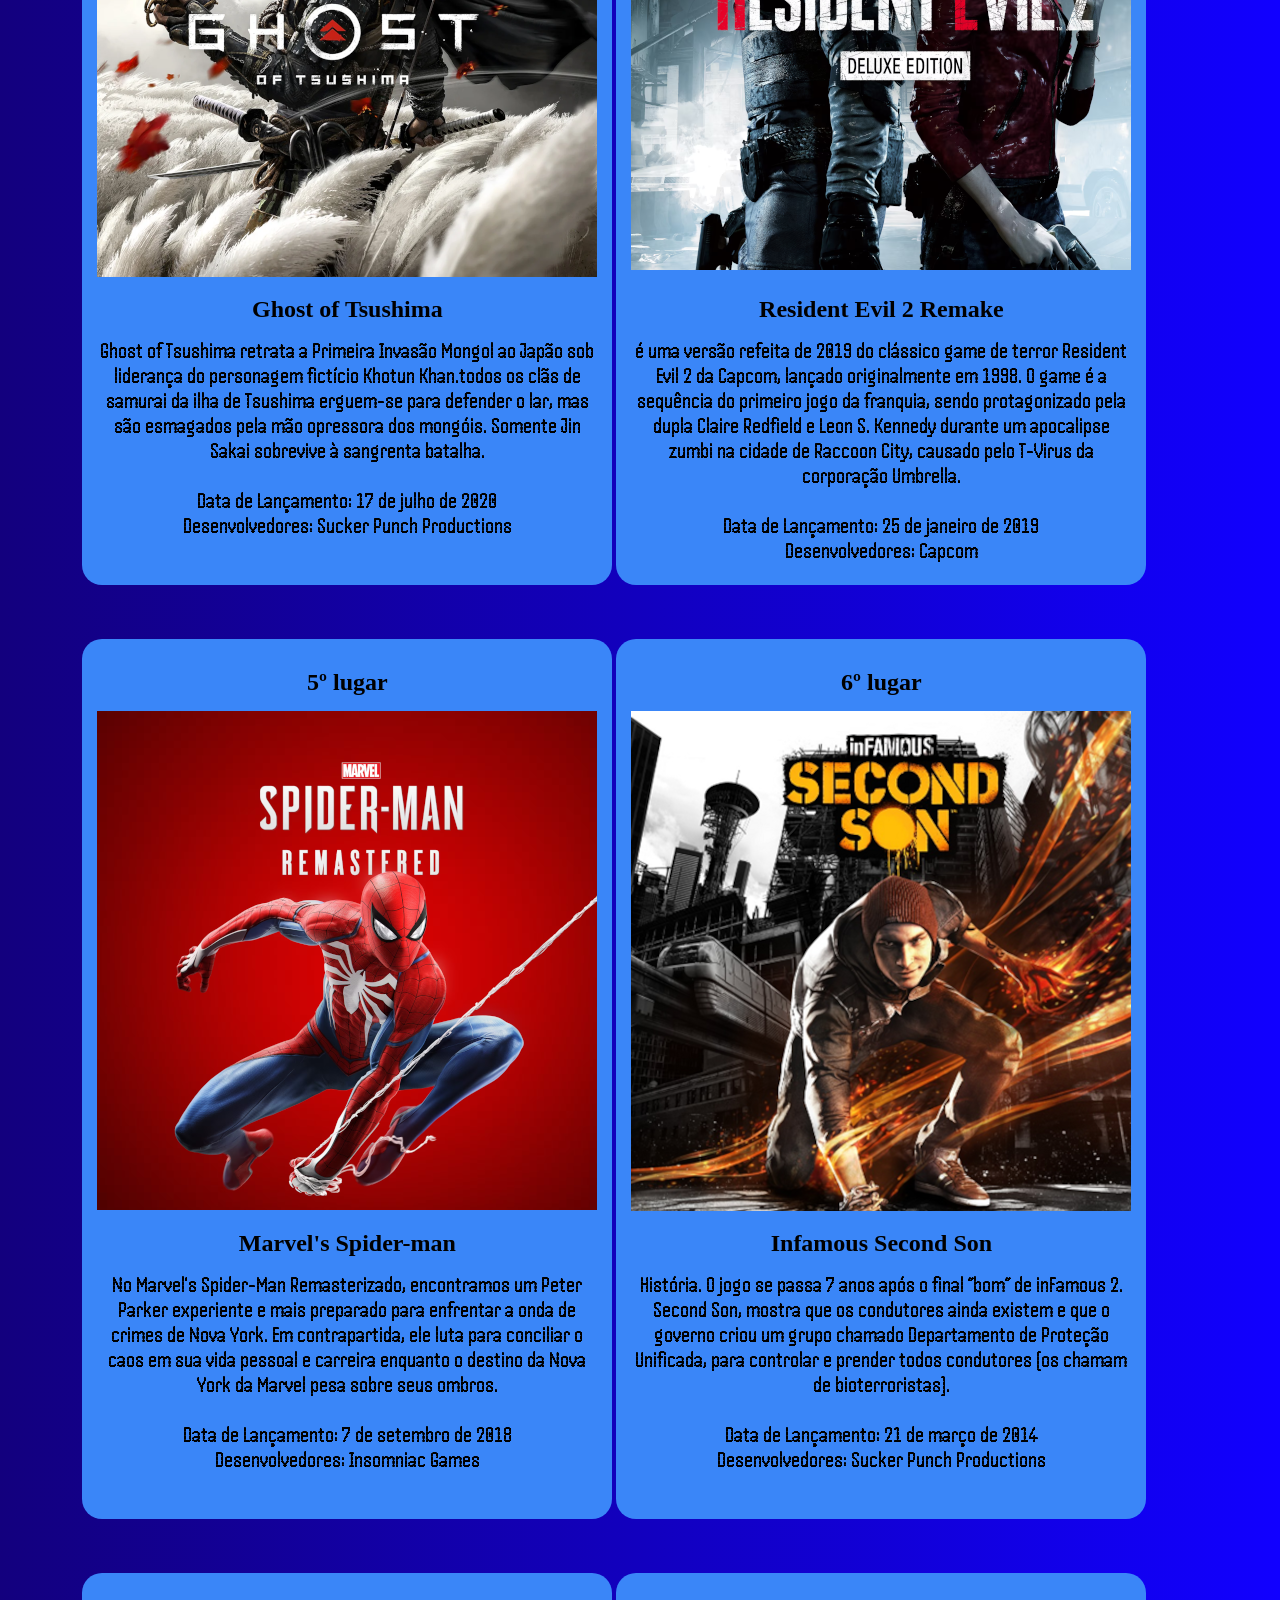
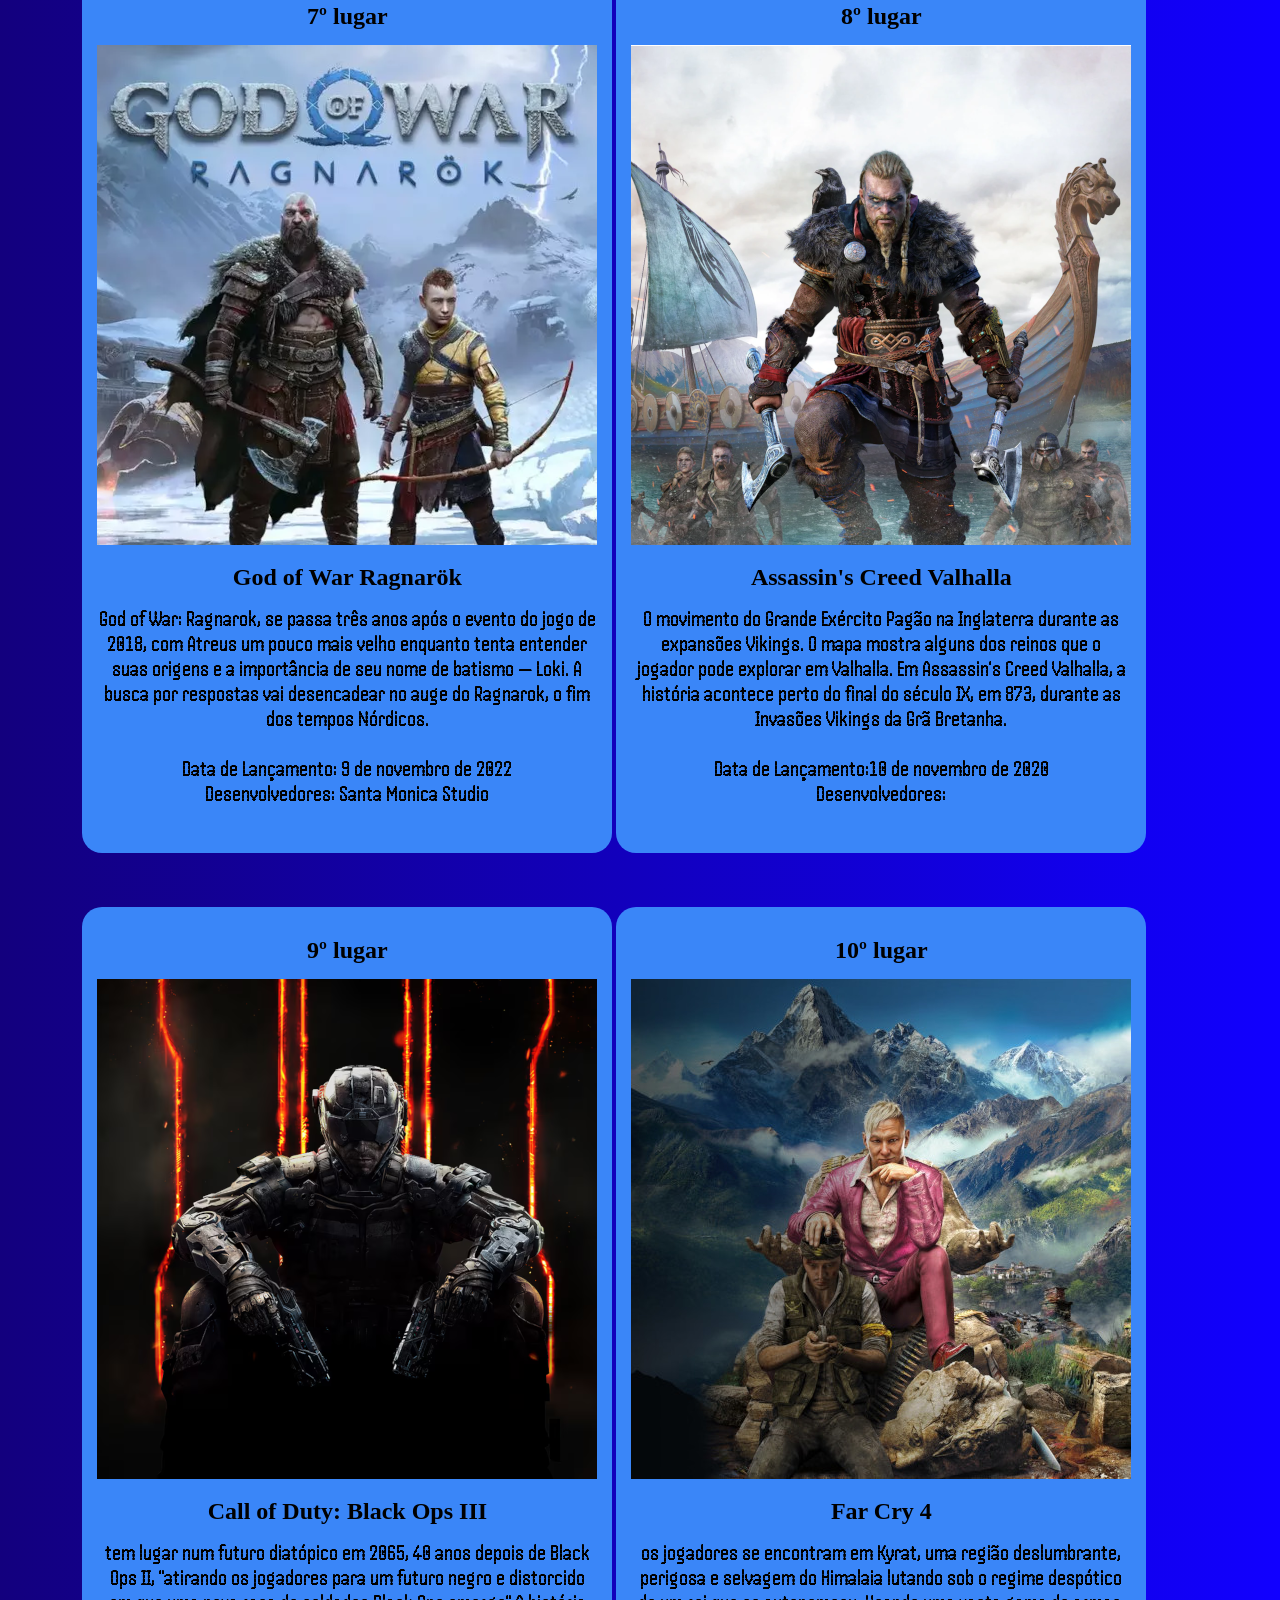
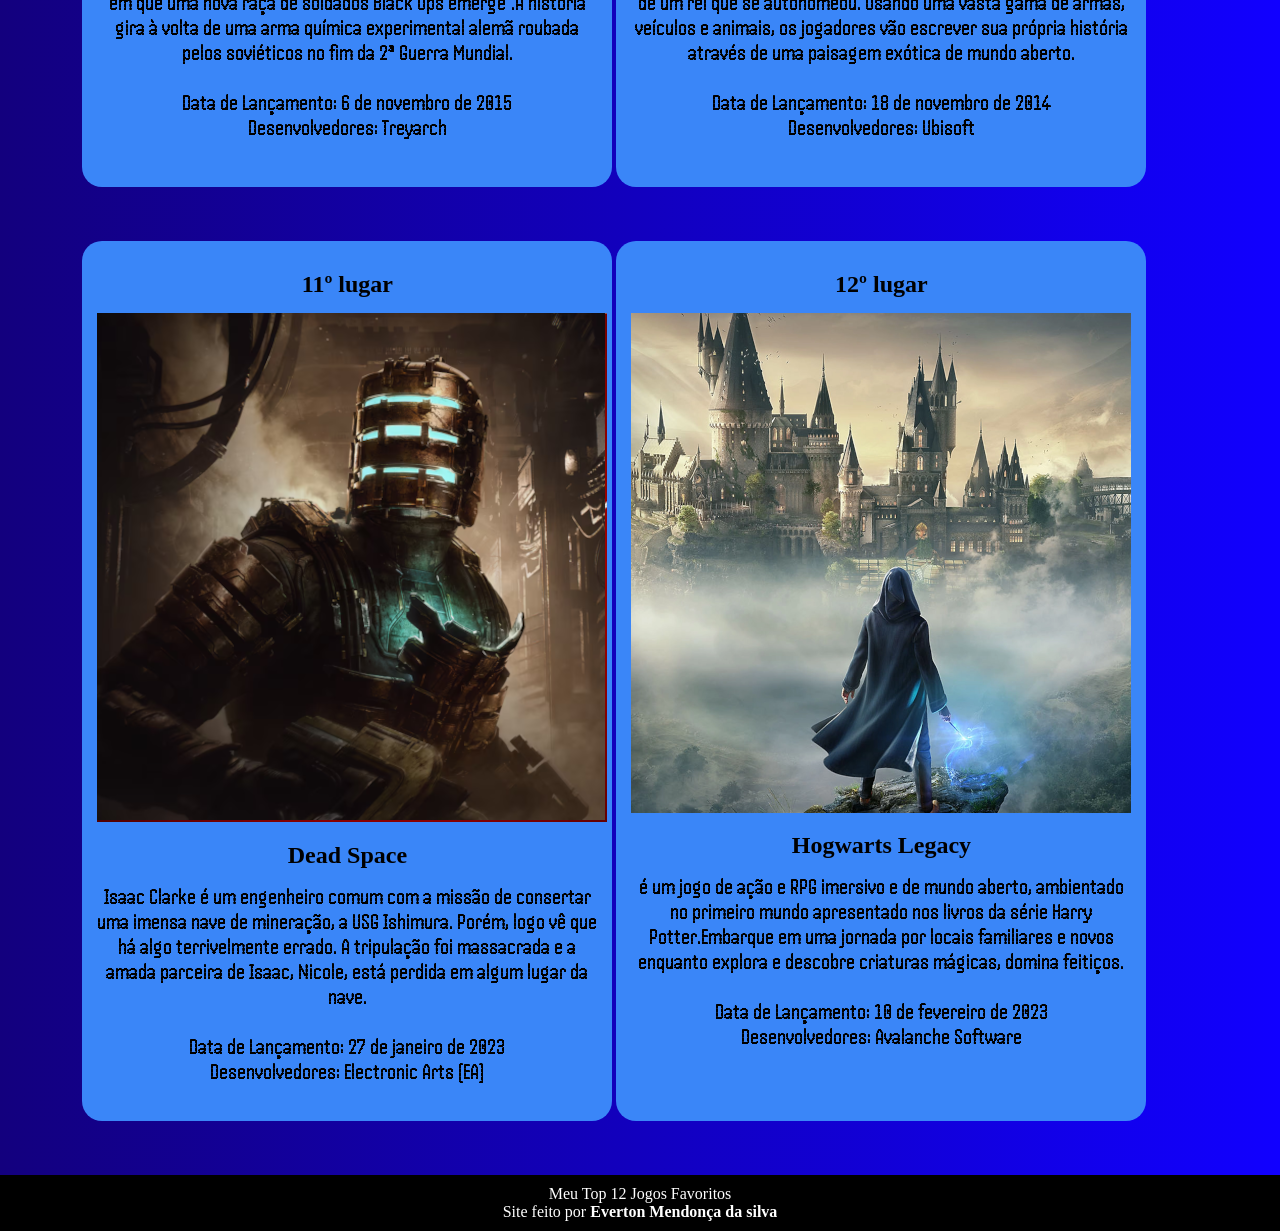
==== commit 50897734: "A+" ====
--- a/Top Jogos/indexJogos.html
+++ b/Top Jogos/indexJogos.html
@@ -34,73 +34,74 @@
             <h2>1º lugar</h2>
             <img src="media/TheWitcher3.png" alt="TheWitcher3">
             <h2>The Witcher 3</h2>
-            <p>A história de “The Witcher 3” mostra a jornada de Geralt de Rívia, o conhecido protagonista da franquia, na busca por Ciri, sua pupila desaparecida que está correndo grande perigo. Na mira da temida Caçada Selvagem, a moça guarda um poder oculto que, se cair em mãos erradas, pode acabar com tudo o que existe no mundo.</p>
+            <p>A história de “The Witcher 3” mostra a jornada de Geralt de Rívia, o conhecido protagonista da franquia, na busca por Ciri, sua pupila desaparecida que está correndo grande perigo. Na mira da temida Caçada Selvagem, a moça guarda um poder oculto que, se cair em mãos erradas, pode acabar com tudo o que existe no mundo.<br><br>Data de Lançamento: dia 19 de maio de 2015 <br>Desenvolvedores: CD Projekt RED</p>
+            
         </section>
         <section id="ResidentEvil4Remake"> 
         <h2>2º lugar</h2>
         <img src="media/ResidentEvil4Remake.png" alt="ResidentEvil4Remake">
         <h2>Resident Evil 4 Remake</h2>
-        <p>Um remake de Resident Evil 4 (2005), os jogadores controlam o agente americano Leon S. Kennedy, que deve salvar Ashley Graham, filha do presidente dos Estados Unidos, do misterioso culto Los Illuminados. O remake tem um enredo atualizado, novos visuais, personagens, elenco e jogabilidade alterada.</p>
+        <p>Um remake de Resident Evil 4 (2005), os jogadores controlam o agente americano Leon S. Kennedy, que deve salvar Ashley Graham, filha do presidente dos Estados Unidos, do misterioso culto Los Illuminados. O remake tem um enredo atualizado, novos visuais, personagens, elenco e jogabilidade alterada.<br><br>Data de Lançamento: 24 de março de 2023<br>Desenvolvedores:  Capcom</p>
         </section>
         <section id="GhostofTsushima">
             <h2>3º lugar</h2>
             <img src="media/GhostofTsushima.png" alt="GhostofTsushima">
             <h2>Ghost of Tsushima</h2>
-            <p>Ghost of Tsushima retrata a Primeira Invasão Mongol ao Japão sob liderança do personagem fictício Khotun Khan.todos os clãs de samurai da ilha de Tsushima erguem-se para defender o lar, mas são esmagados pela mão opressora dos mongóis. Somente Jin Sakai sobrevive à sangrenta batalha.</p>
+            <p>Ghost of Tsushima retrata a Primeira Invasão Mongol ao Japão sob liderança do personagem fictício Khotun Khan.todos os clãs de samurai da ilha de Tsushima erguem-se para defender o lar, mas são esmagados pela mão opressora dos mongóis. Somente Jin Sakai sobrevive à sangrenta batalha.<br><br>Data de Lançamento: 17 de julho de 2020 <br>Desenvolvedores: Sucker Punch Productions</p>
         </section>
         <section id="ResidentEvil2Remake">
             <h2>4º lugar</h2>
             <img src="media/ResidentEvil2Remake.png" alt="ResidentEvil2Remake">
             <h2>Resident Evil 2 Remake</h2>
-            <p>é uma versão refeita de 2019 do clássico game de terror Resident Evil 2 da Capcom, lançado originalmente em 1998. O game é a sequência do primeiro jogo da franquia, sendo protagonizado pela dupla Claire Redfield e Leon S. Kennedy durante um apocalipse zumbi na cidade de Raccoon City, causado pelo T-Virus da corporação Umbrella.</p>
+            <p>é uma versão refeita de 2019 do clássico game de terror Resident Evil 2 da Capcom, lançado originalmente em 1998. O game é a sequência do primeiro jogo da franquia, sendo protagonizado pela dupla Claire Redfield e Leon S. Kennedy durante um apocalipse zumbi na cidade de Raccoon City, causado pelo T-Virus da corporação Umbrella.<br><br>Data de Lançamento: 25 de janeiro de 2019  <br>Desenvolvedores: Capcom</p>
         </section>
         <section id="Spider-man">
             <h2>5º lugar</h2>
             <img src="media/Marvel'sSpider-man.png" alt="Spider-man">
             <h2>Marvel's Spider-man</h2>
-            <p>No Marvel's Spider-Man Remasterizado, encontramos um Peter Parker experiente e mais preparado para enfrentar a onda de crimes de Nova York. Em contrapartida, ele luta para conciliar o caos em sua vida pessoal e carreira enquanto o destino da Nova York da Marvel pesa sobre seus ombros.</p>
+            <p>No Marvel's Spider-Man Remasterizado, encontramos um Peter Parker experiente e mais preparado para enfrentar a onda de crimes de Nova York. Em contrapartida, ele luta para conciliar o caos em sua vida pessoal e carreira enquanto o destino da Nova York da Marvel pesa sobre seus ombros.<br><br>Data de Lançamento: 7 de setembro de 2018 <br>Desenvolvedores: Insomniac Games</p>
         </section>
         <section id="InfamousSecondSon">
             <h2>6º lugar</h2>
             <img src="media/InfamousSecondSon.png" alt="InfamousSecondSon">
             <h2>Infamous Second Son</h2>
-            <p>História. O jogo se passa 7 anos após o final “bom” de inFamous 2. Second Son, mostra que os condutores ainda existem e que o governo criou um grupo chamado Departamento de Proteção Unificada, para controlar e prender todos condutores (os chamam de bioterroristas).</p>
+            <p>História. O jogo se passa 7 anos após o final “bom” de inFamous 2. Second Son, mostra que os condutores ainda existem e que o governo criou um grupo chamado Departamento de Proteção Unificada, para controlar e prender todos condutores (os chamam de bioterroristas).<br><br>Data de Lançamento: 21 de março de 2014 <br>Desenvolvedores: Sucker Punch Productions</p>
         </section>
         <section id="GodofWarRagnarok">
             <h2>7º lugar</h2>
             <img src="media/GodofWarRagnarok.png" alt="GodofWarRagnarok">
             <h2>God of War Ragnarök</h2>
-            <p>God of War: Ragnarok, se passa três anos após o evento do jogo de 2018, com Atreus um pouco mais velho enquanto tenta entender suas origens e a importância de seu nome de batismo — Loki. A busca por respostas vai desencadear no auge do Ragnarok, o fim dos tempos Nórdicos.</p>
+            <p>God of War: Ragnarok, se passa três anos após o evento do jogo de 2018, com Atreus um pouco mais velho enquanto tenta entender suas origens e a importância de seu nome de batismo — Loki. A busca por respostas vai desencadear no auge do Ragnarok, o fim dos tempos Nórdicos.<br><br>Data de Lançamento: 9 de novembro de 2022 <br>Desenvolvedores: Santa Monica Studio</p>
         </section>
         <section id="Assassin">
             <h2>8º lugar</h2>
             <img src="media/Assassin'sCreedValhalla.png" alt="Assassin'sCreedValhalla">
             <h2>Assassin's Creed Valhalla</h2>
-            <p>O movimento do Grande Exército Pagão na Inglaterra durante as expansões Vikings. O mapa mostra alguns dos reinos que o jogador pode explorar em Valhalla. Em Assassin's Creed Valhalla, a história acontece perto do final do século IX, em 873, durante as Invasões Vikings da Grã Bretanha.</p>
+            <p>O movimento do Grande Exército Pagão na Inglaterra durante as expansões Vikings. O mapa mostra alguns dos reinos que o jogador pode explorar em Valhalla. Em Assassin's Creed Valhalla, a história acontece perto do final do século IX, em 873, durante as Invasões Vikings da Grã Bretanha.<br><br>Data de Lançamento:10 de novembro de 2020 <br>Desenvolvedores: </p>
         </section>
         <section id="BlackOps3">
             <h2>9º lugar</h2>
             <img src="media/BlackOps3.png" alt="BlackOps3">
             <h2>Call of Duty: Black Ops III</h2>
-            <p>tem lugar num futuro diatópico em 2065, 40 anos depois de Black Ops II, "atirando os jogadores para um futuro negro e distorcido em que uma nova raça de soldados Black Ops emerge".A história gira à volta de uma arma química experimental alemã roubada pelos soviéticos no fim da 2ª Guerra Mundial.</p>
+            <p>tem lugar num futuro diatópico em 2065, 40 anos depois de Black Ops II, "atirando os jogadores para um futuro negro e distorcido em que uma nova raça de soldados Black Ops emerge".A história gira à volta de uma arma química experimental alemã roubada pelos soviéticos no fim da 2ª Guerra Mundial.<br><br>Data de Lançamento: 6 de novembro de 2015 <br>Desenvolvedores: Treyarch</p>
         </section>
         <section id="FarCry4">
             <h2>10º lugar</h2>
             <img src="media/FarCry4.jpg" alt="FarCry4">
             <h2>Far Cry 4</h2>
-            <p>os jogadores se encontram em Kyrat, uma região deslumbrante, perigosa e selvagem do Himalaia lutando sob o regime despótico de um rei que se autonomeou. Usando uma vasta gama de armas, veículos e animais, os jogadores vão escrever sua própria história através de uma paisagem exótica de mundo aberto.</p>
+            <p>os jogadores se encontram em Kyrat, uma região deslumbrante, perigosa e selvagem do Himalaia lutando sob o regime despótico de um rei que se autonomeou. Usando uma vasta gama de armas, veículos e animais, os jogadores vão escrever sua própria história através de uma paisagem exótica de mundo aberto.<br><br>Data de Lançamento: 18 de novembro de 2014  <br>Desenvolvedores: Ubisoft </p>
         </section>
         <section id="DeadSpace">
             <h2>11º lugar</h2>
             <img src="media/DeadSpace.png" alt="DeadSpace">
             <h2>Dead Space</h2>
-            <p>Isaac Clarke é um engenheiro comum com a missão de consertar uma imensa nave de mineração, a USG Ishimura. Porém, logo vê que há algo terrivelmente errado. A tripulação foi massacrada e a amada parceira de Isaac, Nicole, está perdida em algum lugar da nave.</p>
+            <p>Isaac Clarke é um engenheiro comum com a missão de consertar uma imensa nave de mineração, a USG Ishimura. Porém, logo vê que há algo terrivelmente errado. A tripulação foi massacrada e a amada parceira de Isaac, Nicole, está perdida em algum lugar da nave.<br><br>Data de Lançamento: 27 de janeiro de 2023  <br>Desenvolvedores: Electronic Arts (EA)</p>
         </section>
         <section id="HogwartsLegacy">
             <h2>12º lugar</h2>
             <img src="media/HogwartsLegacy.png" alt="HogwartsLegacy">
             <h2>Hogwarts Legacy</h2>
-            <p>é um jogo de ação e RPG imersivo e de mundo aberto, ambientado no primeiro mundo apresentado nos livros da série Harry Potter.Embarque em uma jornada por locais familiares e novos enquanto explora e descobre criaturas mágicas, domina feitiços</p>
+            <p>é um jogo de ação e RPG imersivo e de mundo aberto, ambientado no primeiro mundo apresentado nos livros da série Harry Potter.Embarque em uma jornada por locais familiares e novos enquanto explora e descobre criaturas mágicas, domina feitiços.<br><br>Data de Lançamento: 10 de fevereiro de 2023 <br>Desenvolvedores:  Avalanche Software</p>
         </section>
     </main>
     <script>
--- a/Top Jogos/style.css
+++ b/Top Jogos/style.css
@@ -72,7 +72,7 @@
     margin: auto;
     overflow: hidden;
     width: 500px;
-    height: 800px;
+    height: 850px;
     background-color: #3a86f8;
     border-radius: 20px;
     margin-bottom: 50px;
@@ -163,8 +163,6 @@
         text-decoration: none;
         text-align: center;
         color: white;
-    }
-    
-    
+    } 
 
 }
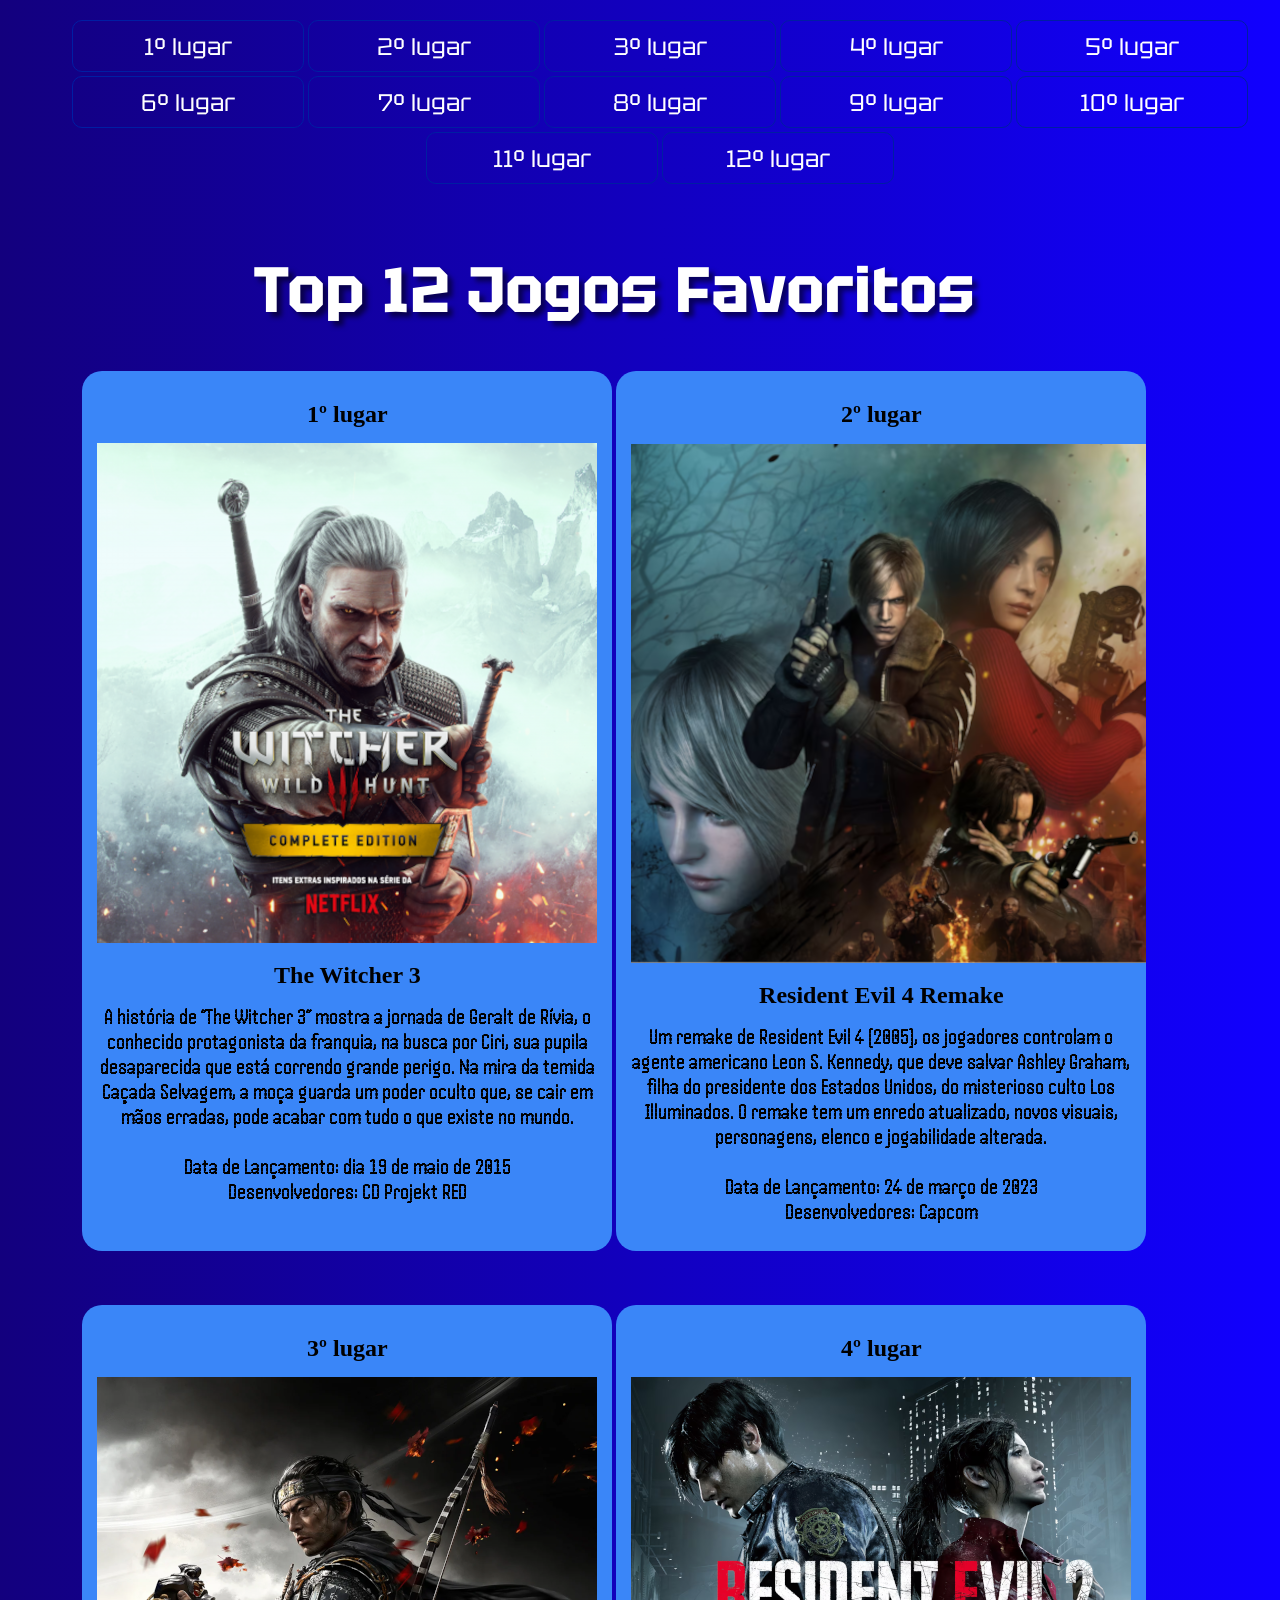
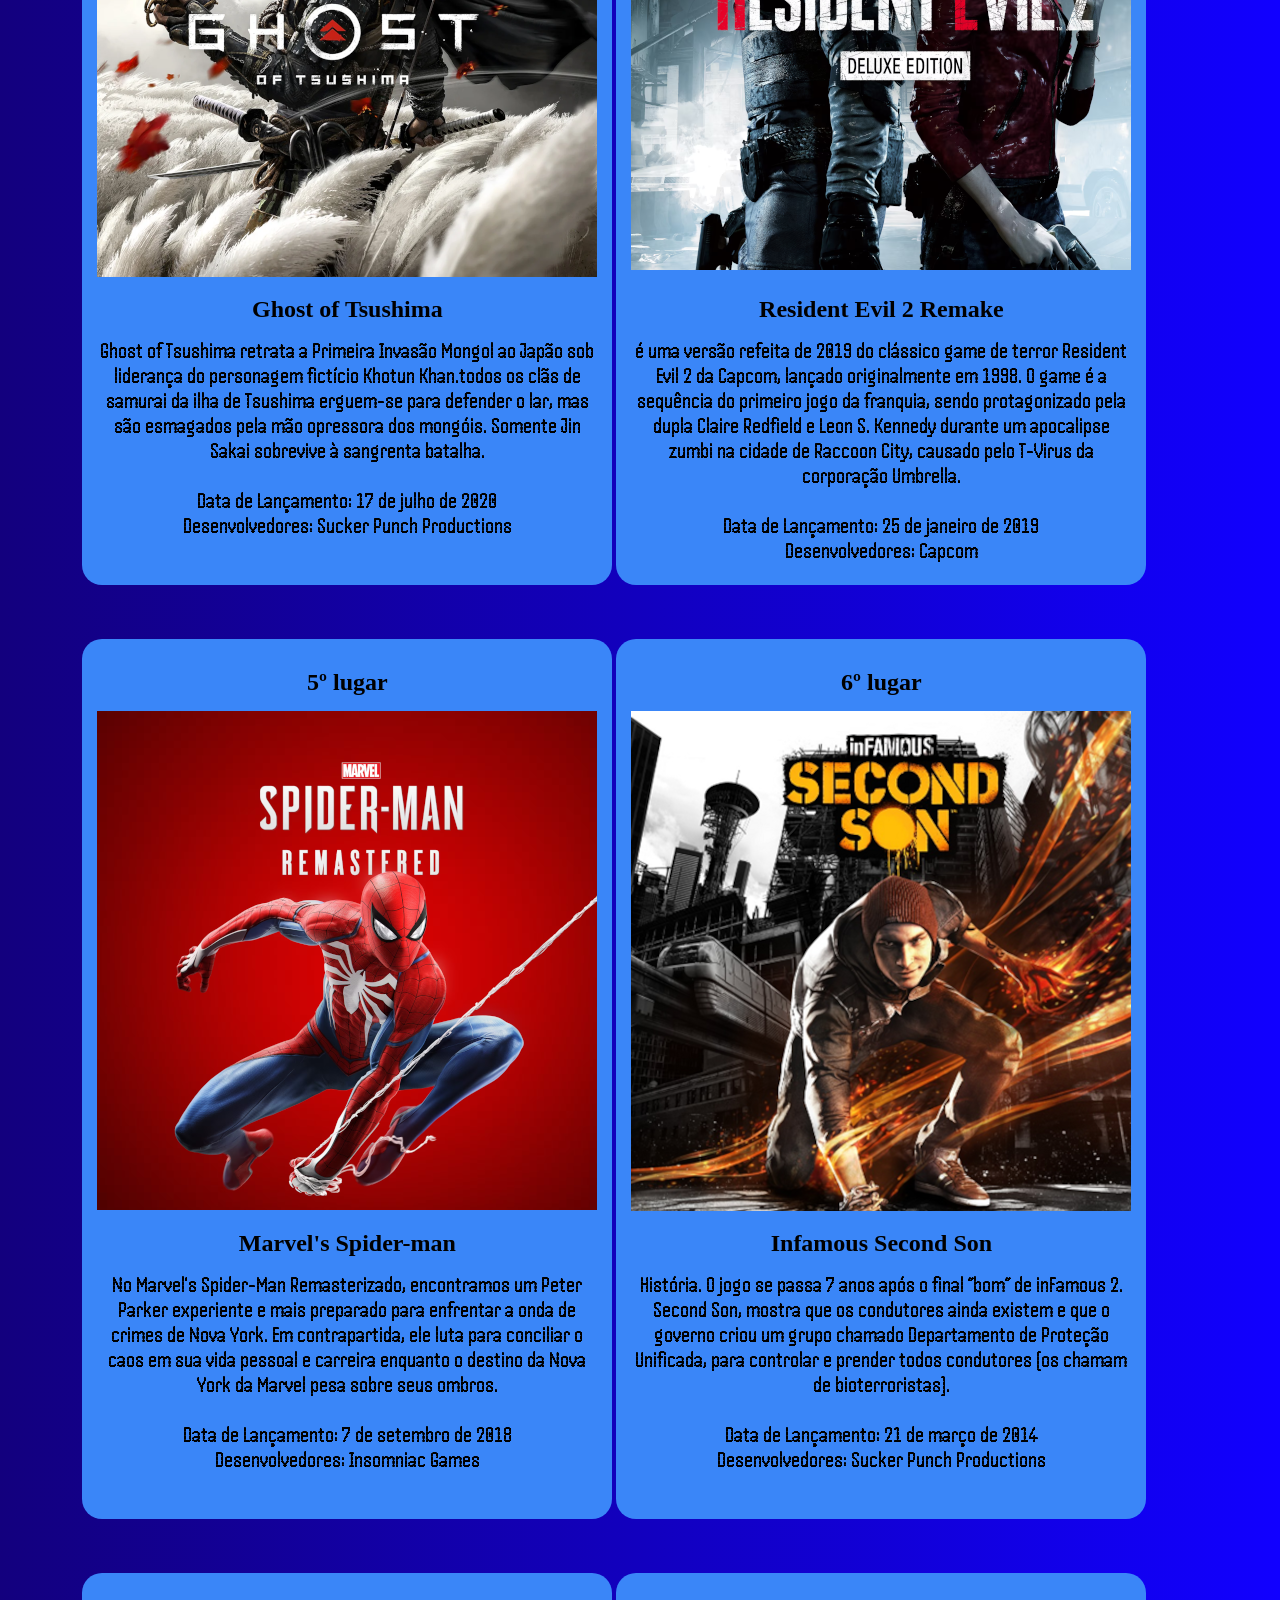
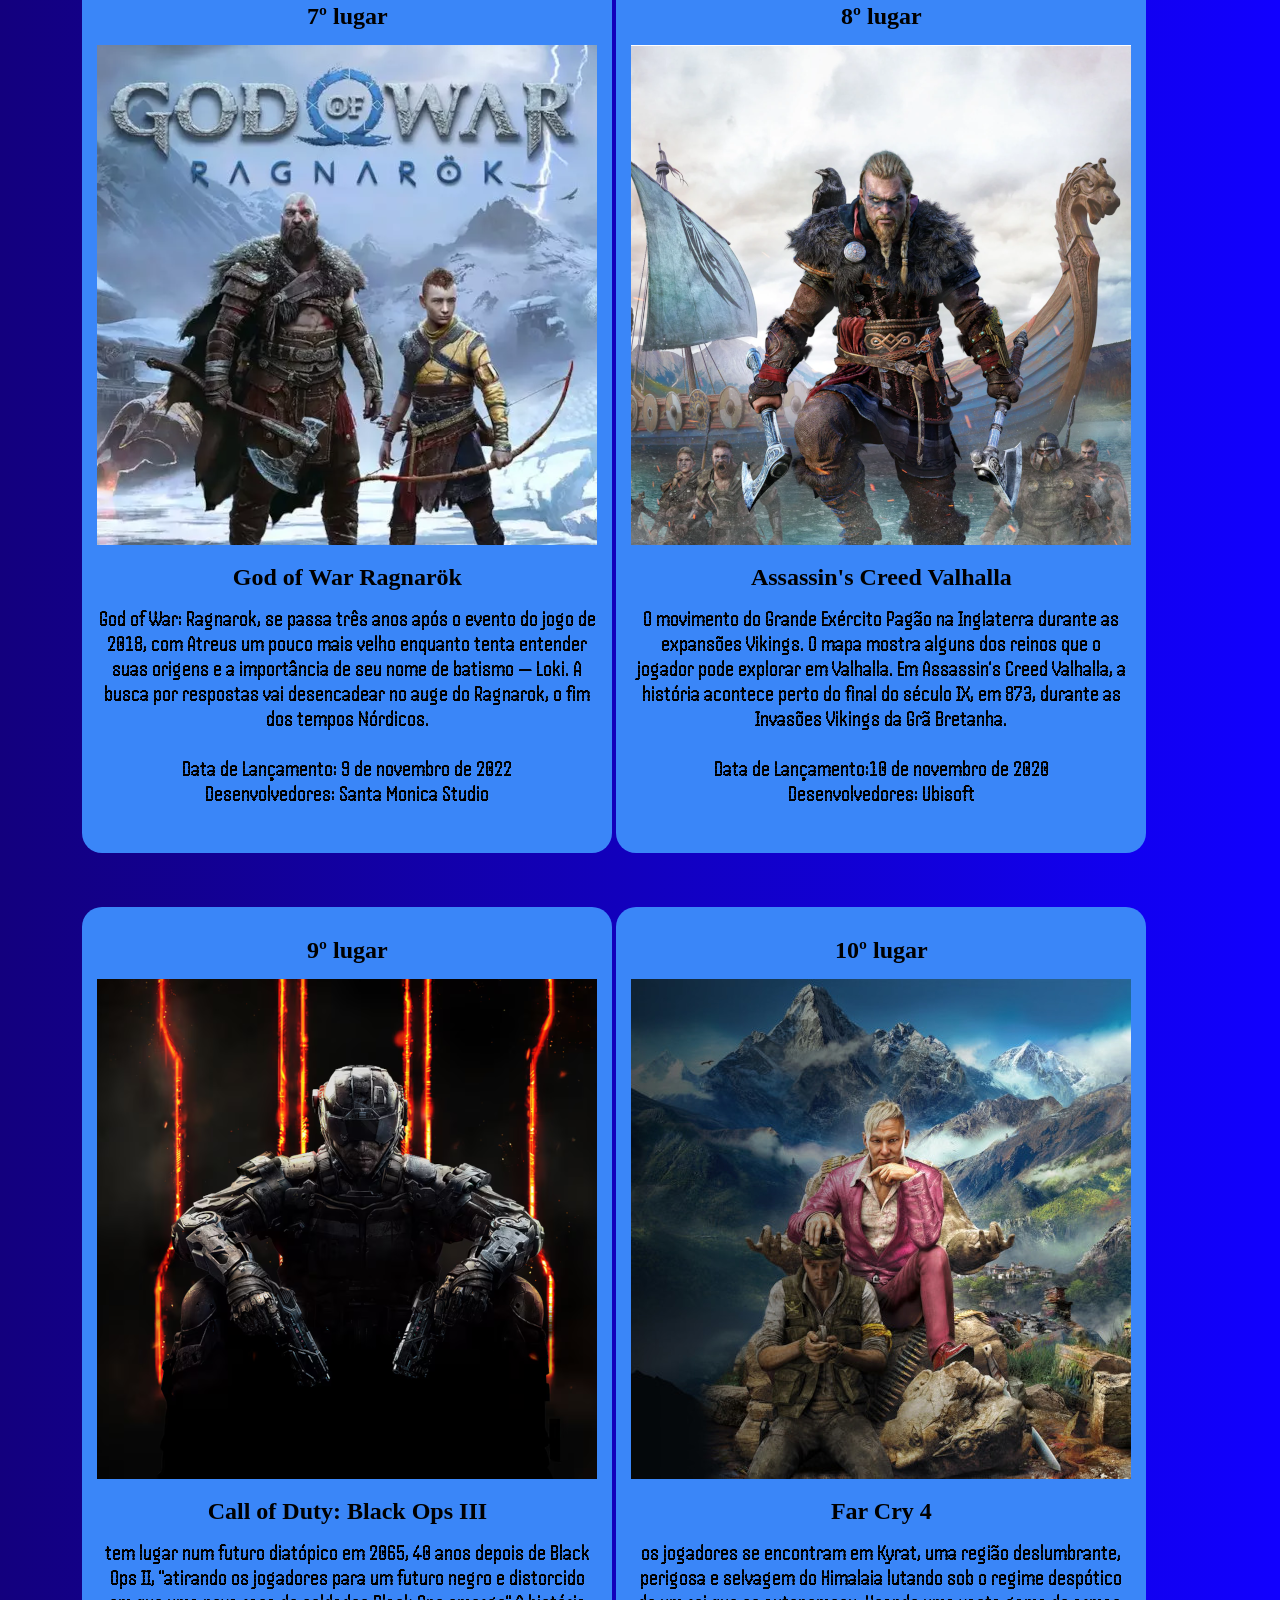
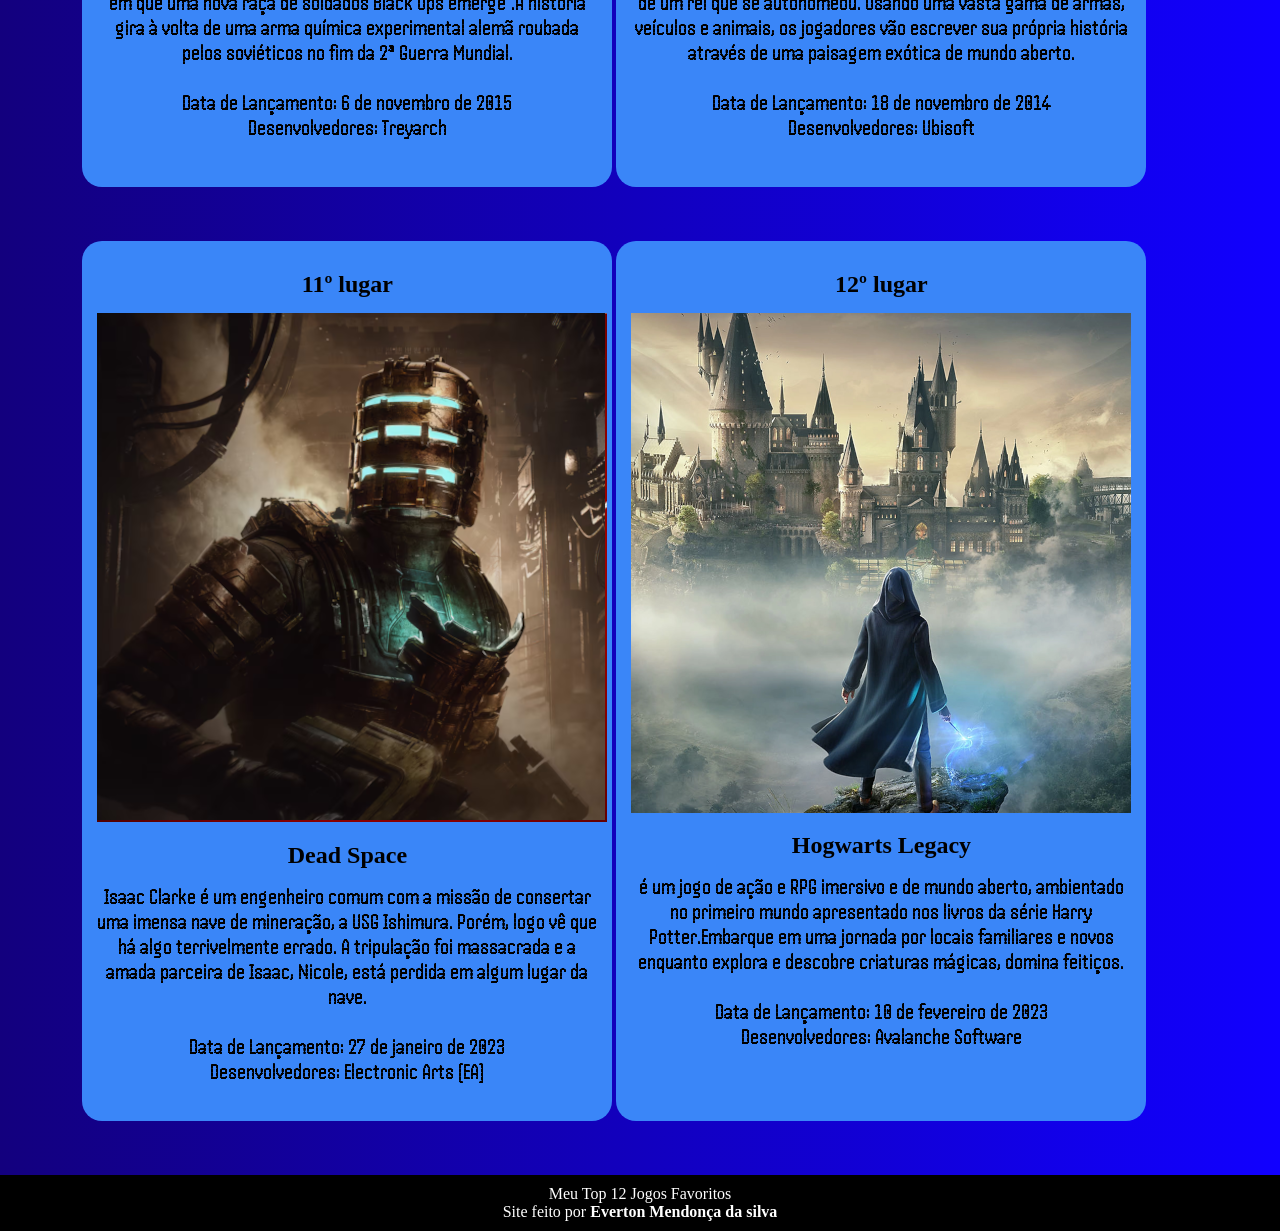
==== commit 20abdea7: "A+" ====
--- a/Top Jogos/indexJogos.html
+++ b/Top Jogos/indexJogos.html
@@ -77,7 +77,7 @@
             <h2>8º lugar</h2>
             <img src="media/Assassin'sCreedValhalla.png" alt="Assassin'sCreedValhalla">
             <h2>Assassin's Creed Valhalla</h2>
-            <p>O movimento do Grande Exército Pagão na Inglaterra durante as expansões Vikings. O mapa mostra alguns dos reinos que o jogador pode explorar em Valhalla. Em Assassin's Creed Valhalla, a história acontece perto do final do século IX, em 873, durante as Invasões Vikings da Grã Bretanha.<br><br>Data de Lançamento:10 de novembro de 2020 <br>Desenvolvedores: </p>
+            <p>O movimento do Grande Exército Pagão na Inglaterra durante as expansões Vikings. O mapa mostra alguns dos reinos que o jogador pode explorar em Valhalla. Em Assassin's Creed Valhalla, a história acontece perto do final do século IX, em 873, durante as Invasões Vikings da Grã Bretanha.<br><br>Data de Lançamento:10 de novembro de 2020 <br>Desenvolvedores: Ubisoft</p>
         </section>
         <section id="BlackOps3">
             <h2>9º lugar</h2>
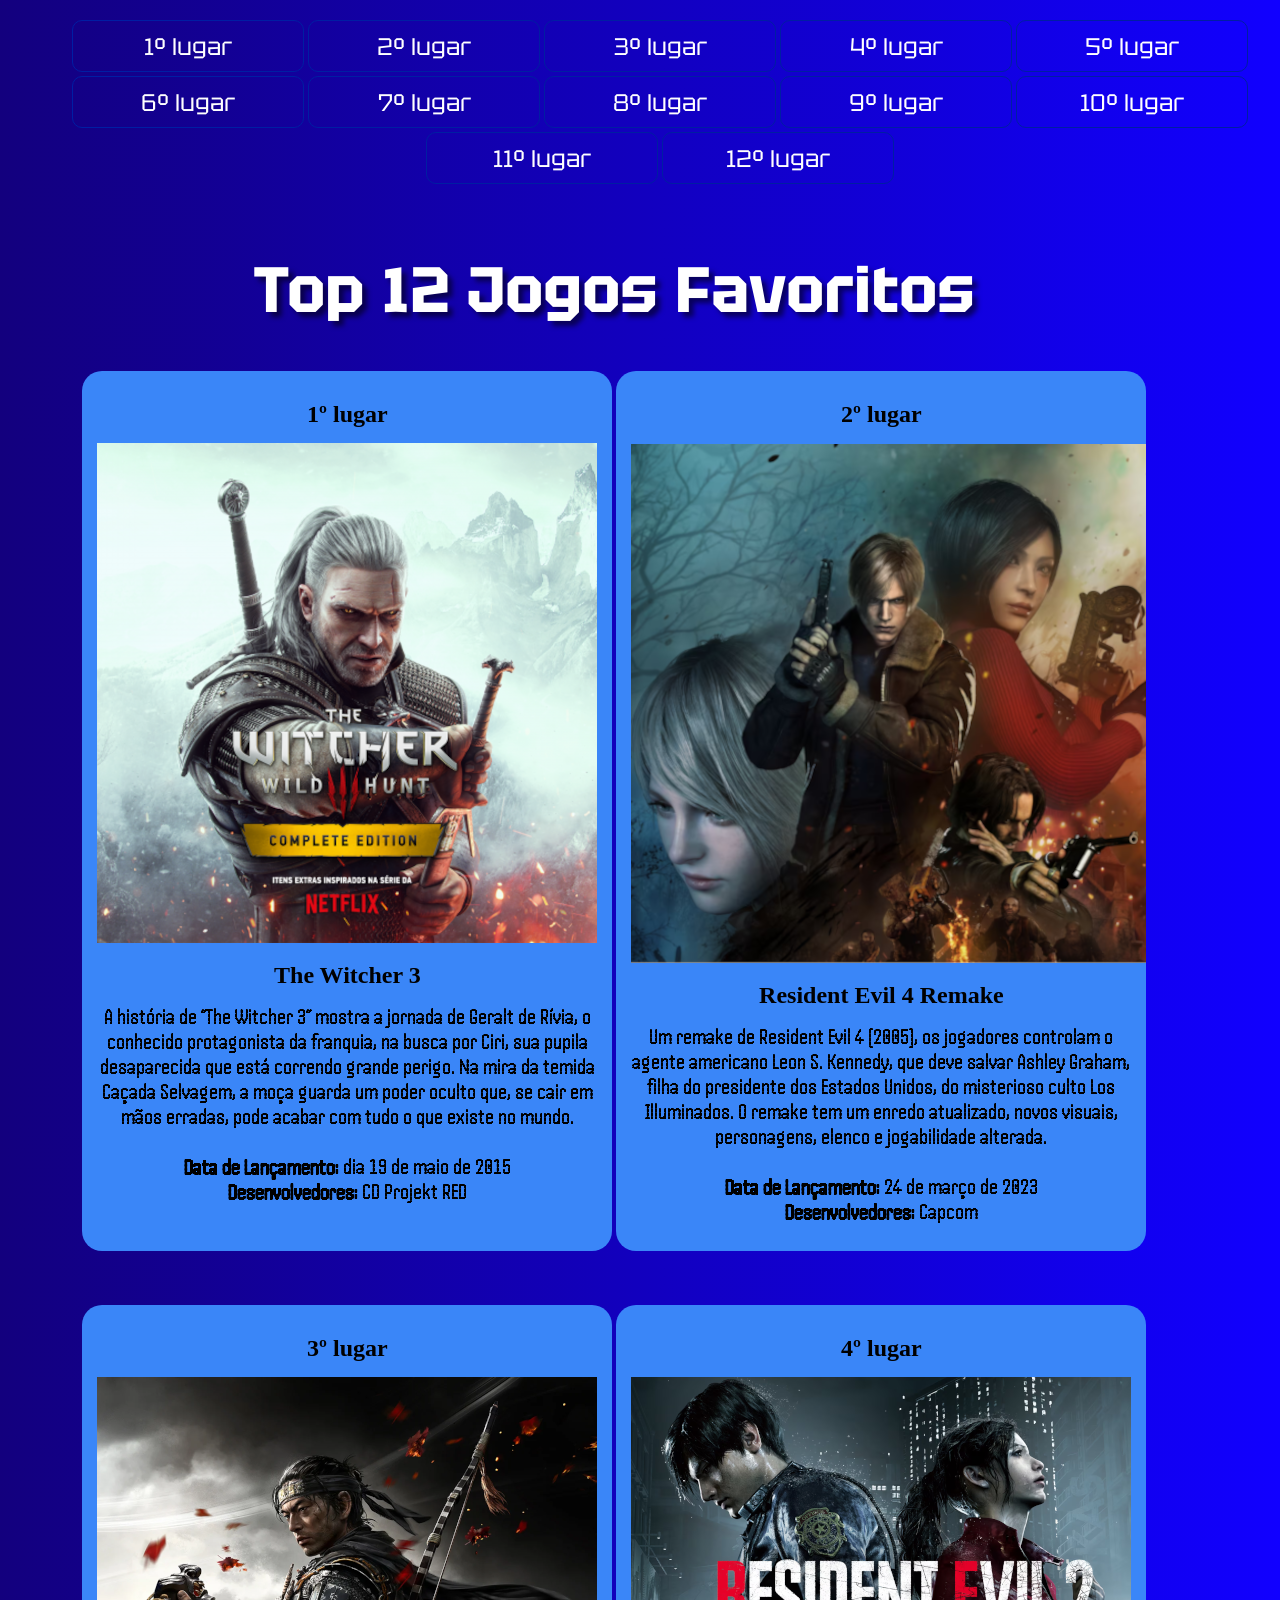
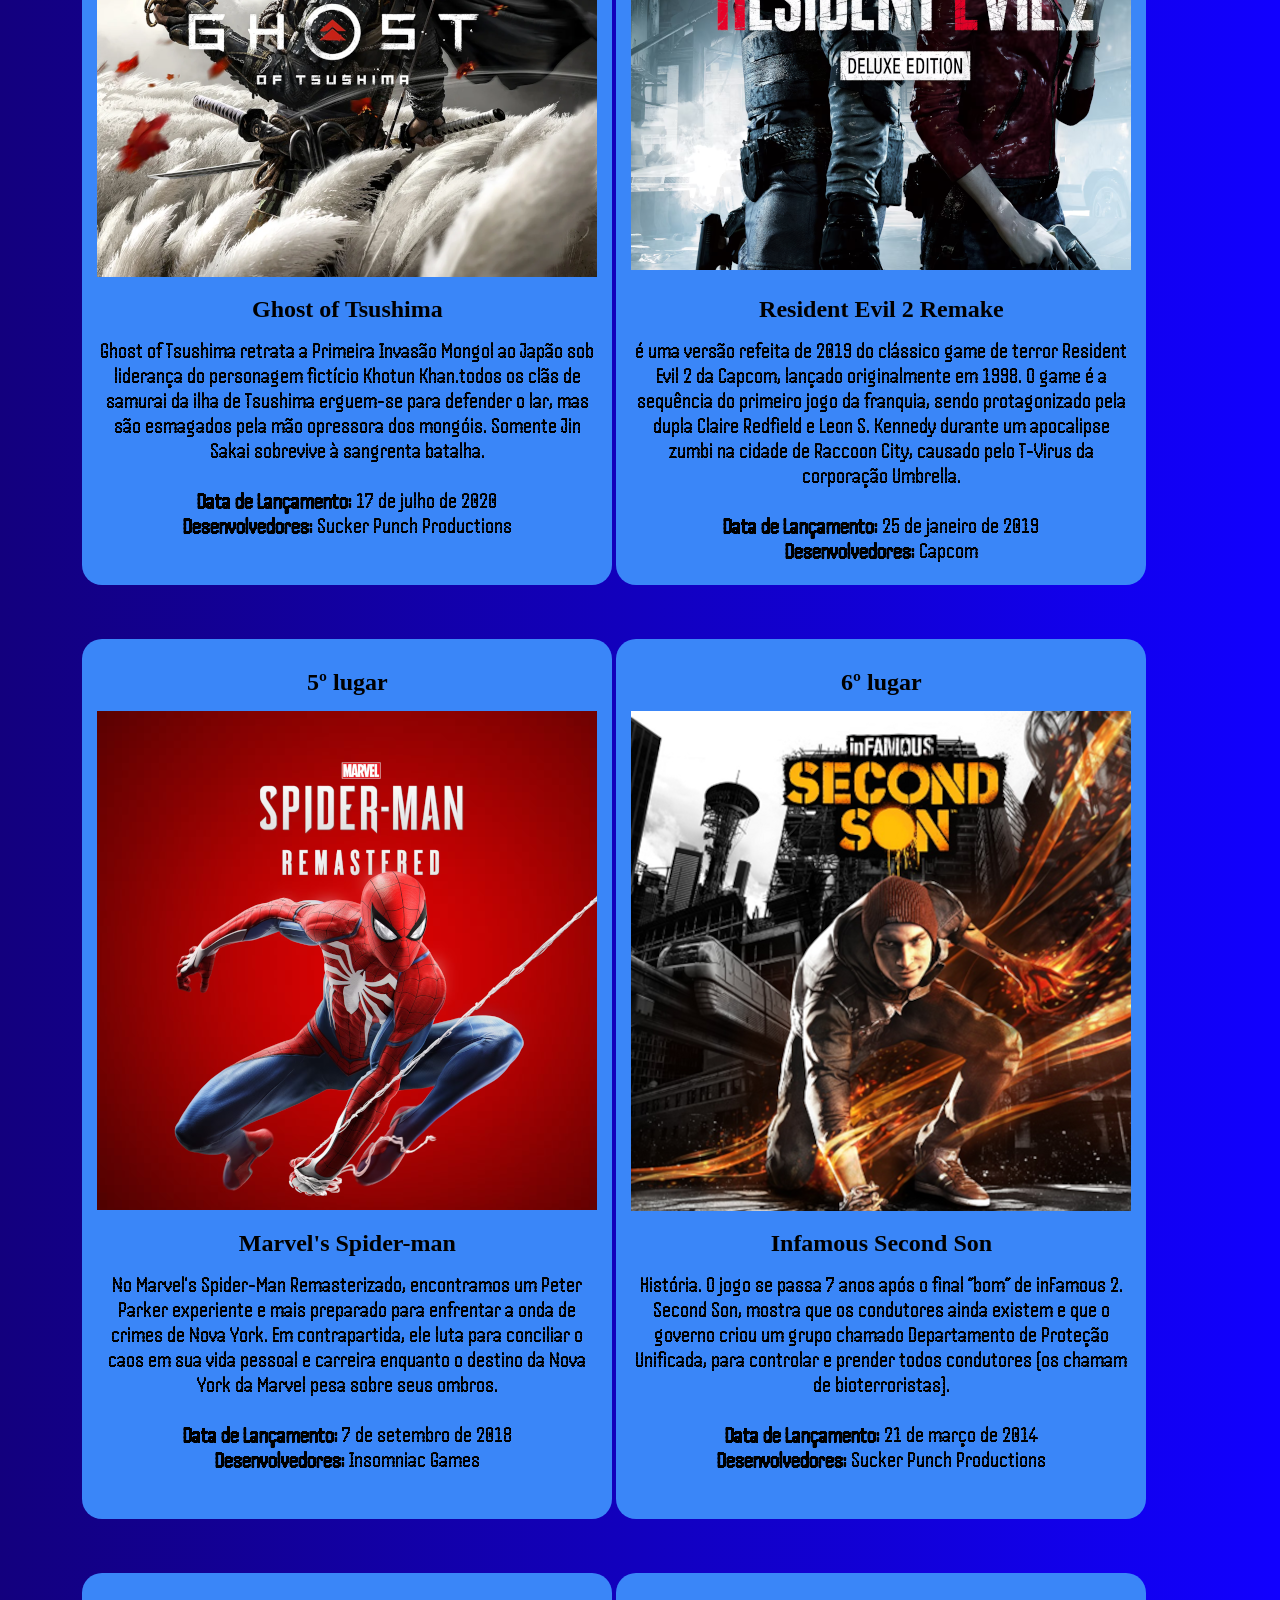
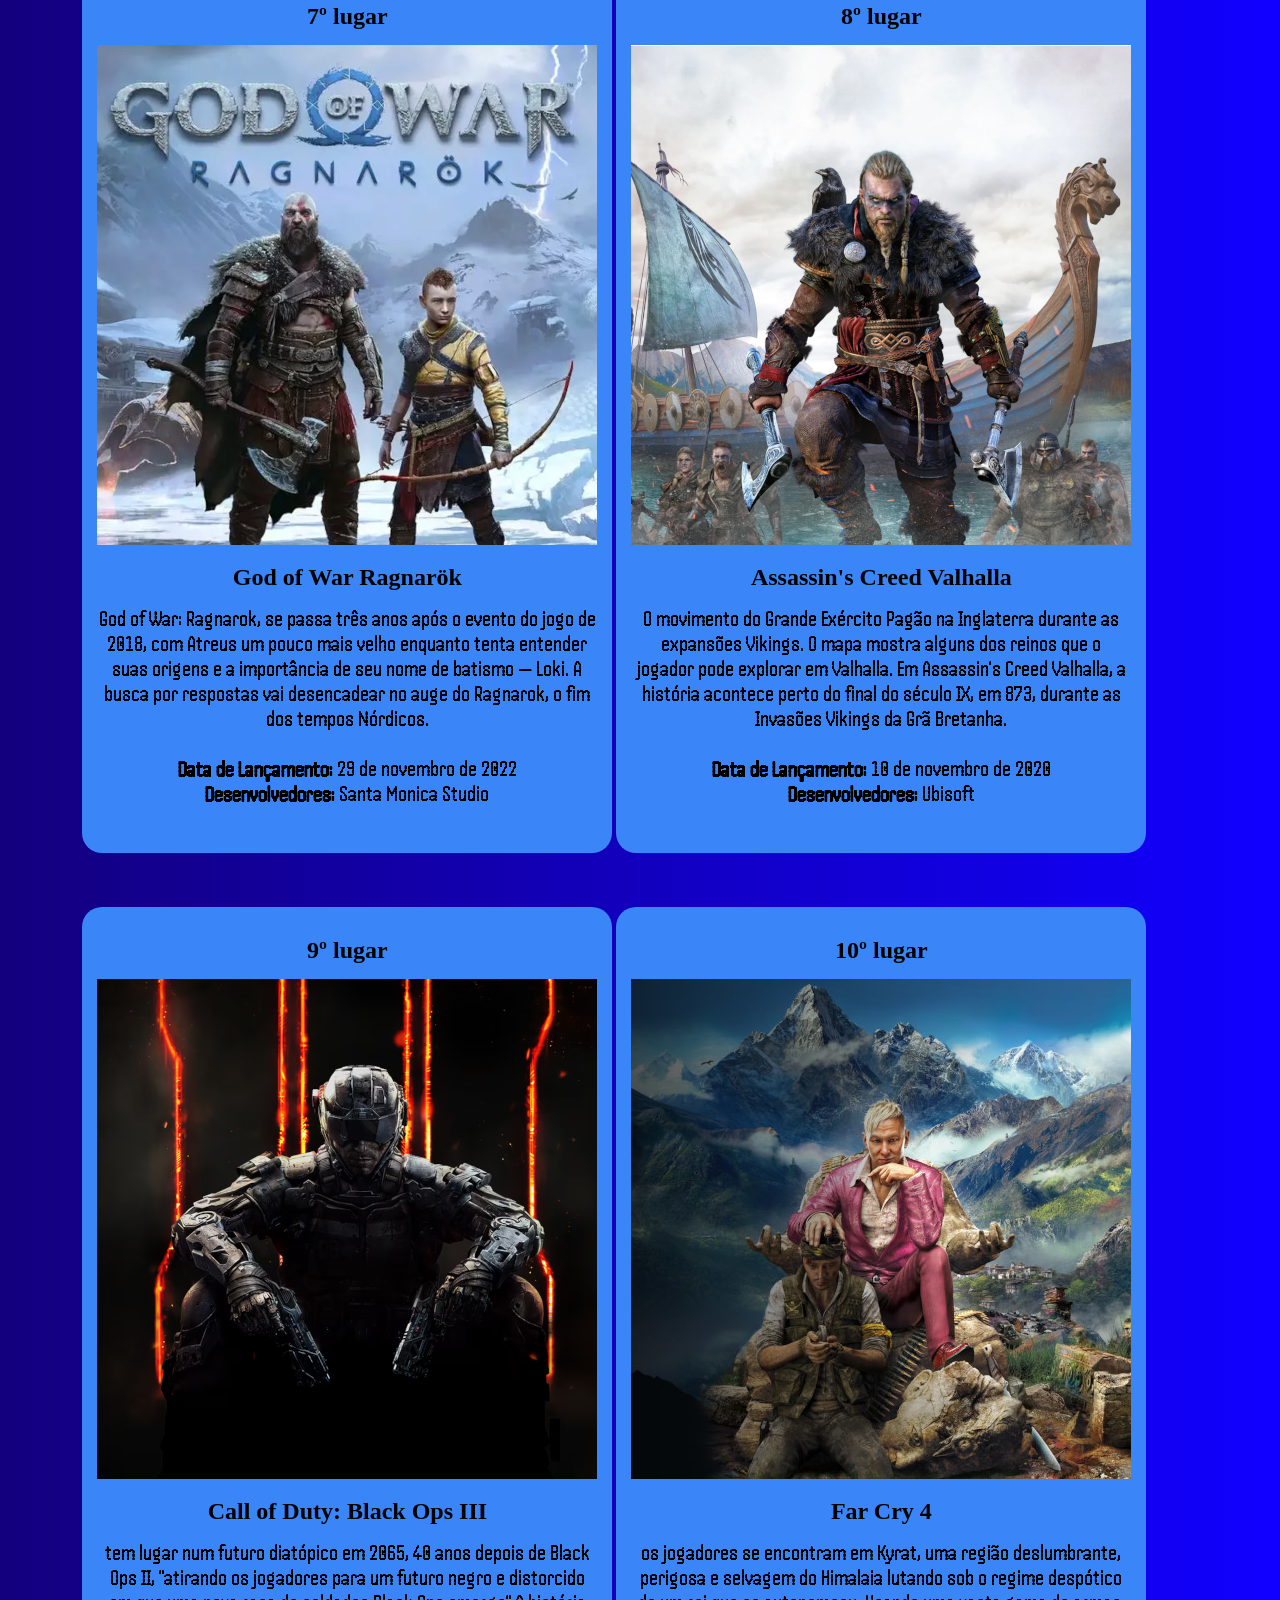
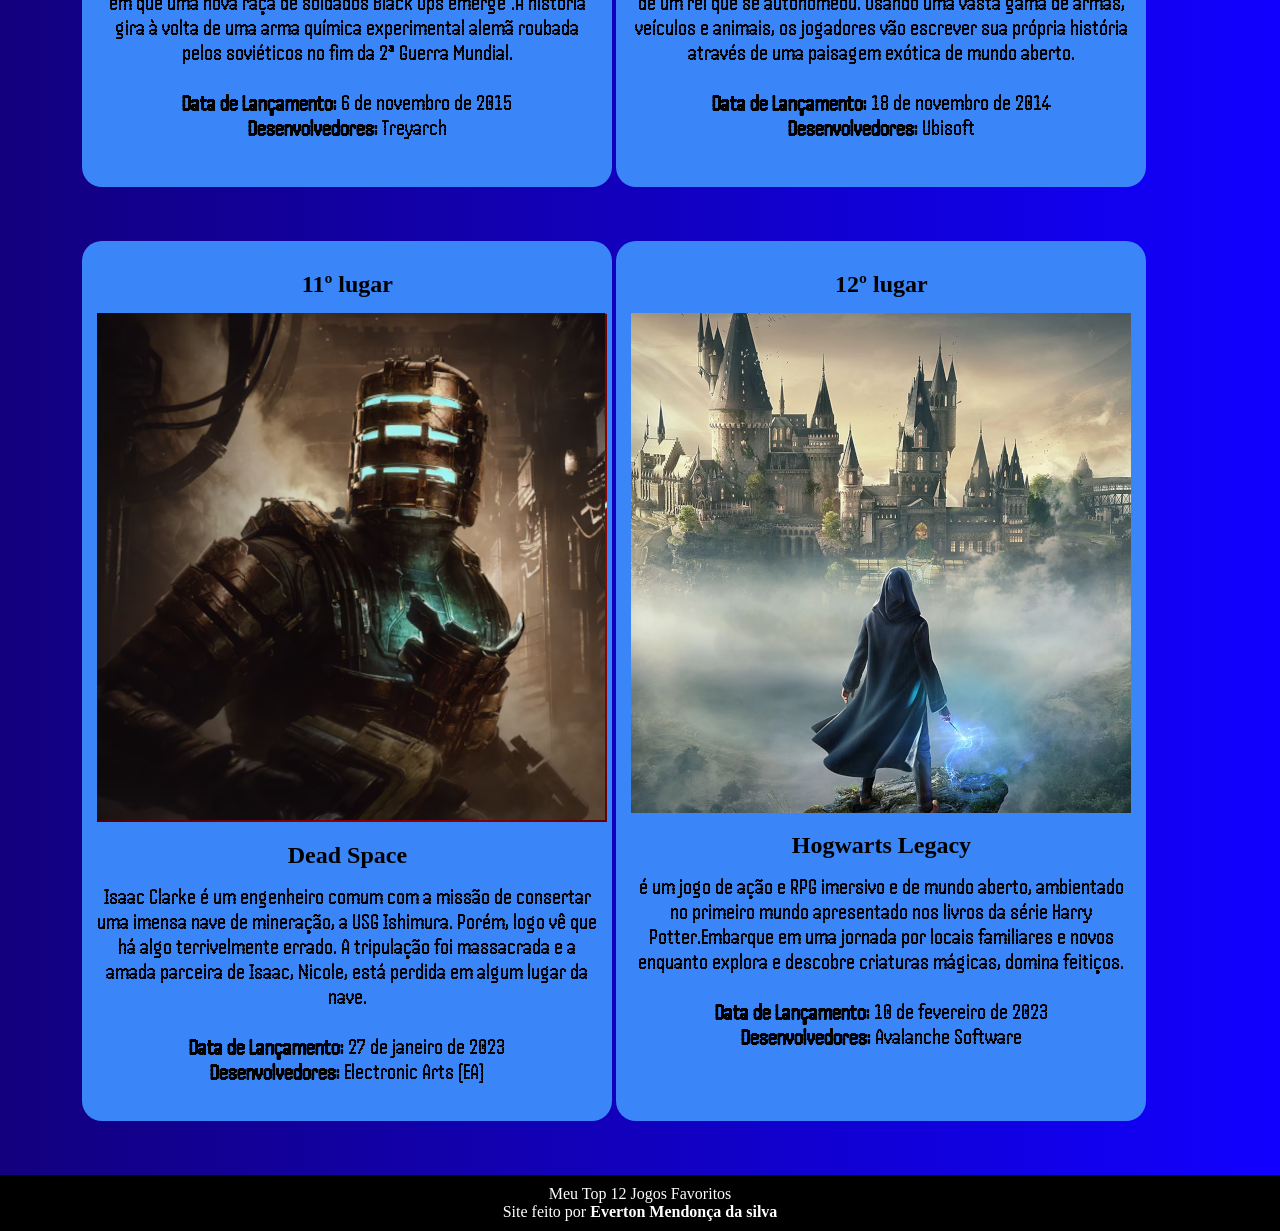
==== commit 6dc2d3aa: "A+" ====
--- a/Top Jogos/indexJogos.html
+++ b/Top Jogos/indexJogos.html
@@ -10,7 +10,7 @@
 </head>
 <body onresize="clickMenu2()">
     <header>
-        <i  style="font-size: 5em;"  id="burguer" class="material-icons" onclick="clickMenu1()">menu</i>
+        <i  style="font-size: 4em;"  id="burguer" class="material-icons" onclick="clickMenu1()">menu</i>
         <menu id="itens">
             <ul>
                 <li><a href="#TheWitcher3">1º lugar</a></li>
@@ -34,74 +34,74 @@
             <h2>1º lugar</h2>
             <img src="media/TheWitcher3.png" alt="TheWitcher3">
             <h2>The Witcher 3</h2>
-            <p>A história de “The Witcher 3” mostra a jornada de Geralt de Rívia, o conhecido protagonista da franquia, na busca por Ciri, sua pupila desaparecida que está correndo grande perigo. Na mira da temida Caçada Selvagem, a moça guarda um poder oculto que, se cair em mãos erradas, pode acabar com tudo o que existe no mundo.<br><br>Data de Lançamento: dia 19 de maio de 2015 <br>Desenvolvedores: CD Projekt RED</p>
+            <p>A história de “The Witcher 3” mostra a jornada de Geralt de Rívia, o conhecido protagonista da franquia, na busca por Ciri, sua pupila desaparecida que está correndo grande perigo. Na mira da temida Caçada Selvagem, a moça guarda um poder oculto que, se cair em mãos erradas, pode acabar com tudo o que existe no mundo.<br><br><strong>Data de Lançamento:</strong> dia 19 de maio de 2015 <br><strong>Desenvolvedores:</strong> CD Projekt RED</p>
             
         </section>
         <section id="ResidentEvil4Remake"> 
         <h2>2º lugar</h2>
         <img src="media/ResidentEvil4Remake.png" alt="ResidentEvil4Remake">
         <h2>Resident Evil 4 Remake</h2>
-        <p>Um remake de Resident Evil 4 (2005), os jogadores controlam o agente americano Leon S. Kennedy, que deve salvar Ashley Graham, filha do presidente dos Estados Unidos, do misterioso culto Los Illuminados. O remake tem um enredo atualizado, novos visuais, personagens, elenco e jogabilidade alterada.<br><br>Data de Lançamento: 24 de março de 2023<br>Desenvolvedores:  Capcom</p>
+        <p>Um remake de Resident Evil 4 (2005), os jogadores controlam o agente americano Leon S. Kennedy, que deve salvar Ashley Graham, filha do presidente dos Estados Unidos, do misterioso culto Los Illuminados. O remake tem um enredo atualizado, novos visuais, personagens, elenco e jogabilidade alterada.<br><br><strong>Data de Lançamento:</strong> 24 de março de 2023<br><strong>Desenvolvedores:</strong>  Capcom</p>
         </section>
         <section id="GhostofTsushima">
             <h2>3º lugar</h2>
             <img src="media/GhostofTsushima.png" alt="GhostofTsushima">
             <h2>Ghost of Tsushima</h2>
-            <p>Ghost of Tsushima retrata a Primeira Invasão Mongol ao Japão sob liderança do personagem fictício Khotun Khan.todos os clãs de samurai da ilha de Tsushima erguem-se para defender o lar, mas são esmagados pela mão opressora dos mongóis. Somente Jin Sakai sobrevive à sangrenta batalha.<br><br>Data de Lançamento: 17 de julho de 2020 <br>Desenvolvedores: Sucker Punch Productions</p>
+            <p>Ghost of Tsushima retrata a Primeira Invasão Mongol ao Japão sob liderança do personagem fictício Khotun Khan.todos os clãs de samurai da ilha de Tsushima erguem-se para defender o lar, mas são esmagados pela mão opressora dos mongóis. Somente Jin Sakai sobrevive à sangrenta batalha.<br><br><strong>Data de Lançamento:</strong> 17 de julho de 2020 <br><strong>Desenvolvedores:</strong> Sucker Punch Productions</p>
         </section>
         <section id="ResidentEvil2Remake">
             <h2>4º lugar</h2>
             <img src="media/ResidentEvil2Remake.png" alt="ResidentEvil2Remake">
             <h2>Resident Evil 2 Remake</h2>
-            <p>é uma versão refeita de 2019 do clássico game de terror Resident Evil 2 da Capcom, lançado originalmente em 1998. O game é a sequência do primeiro jogo da franquia, sendo protagonizado pela dupla Claire Redfield e Leon S. Kennedy durante um apocalipse zumbi na cidade de Raccoon City, causado pelo T-Virus da corporação Umbrella.<br><br>Data de Lançamento: 25 de janeiro de 2019  <br>Desenvolvedores: Capcom</p>
+            <p>é uma versão refeita de 2019 do clássico game de terror Resident Evil 2 da Capcom, lançado originalmente em 1998. O game é a sequência do primeiro jogo da franquia, sendo protagonizado pela dupla Claire Redfield e Leon S. Kennedy durante um apocalipse zumbi na cidade de Raccoon City, causado pelo T-Virus da corporação Umbrella.<br><br><strong>Data de Lançamento:</strong> 25 de janeiro de 2019  <br><strong>Desenvolvedores:</strong> Capcom</p>
         </section>
         <section id="Spider-man">
             <h2>5º lugar</h2>
             <img src="media/Marvel'sSpider-man.png" alt="Spider-man">
             <h2>Marvel's Spider-man</h2>
-            <p>No Marvel's Spider-Man Remasterizado, encontramos um Peter Parker experiente e mais preparado para enfrentar a onda de crimes de Nova York. Em contrapartida, ele luta para conciliar o caos em sua vida pessoal e carreira enquanto o destino da Nova York da Marvel pesa sobre seus ombros.<br><br>Data de Lançamento: 7 de setembro de 2018 <br>Desenvolvedores: Insomniac Games</p>
+            <p>No Marvel's Spider-Man Remasterizado, encontramos um Peter Parker experiente e mais preparado para enfrentar a onda de crimes de Nova York. Em contrapartida, ele luta para conciliar o caos em sua vida pessoal e carreira enquanto o destino da Nova York da Marvel pesa sobre seus ombros.<br><br><strong>Data de Lançamento:</strong> 7 de setembro de 2018 <br><strong>Desenvolvedores:</strong>  Insomniac Games</p>
         </section>
         <section id="InfamousSecondSon">
             <h2>6º lugar</h2>
             <img src="media/InfamousSecondSon.png" alt="InfamousSecondSon">
             <h2>Infamous Second Son</h2>
-            <p>História. O jogo se passa 7 anos após o final “bom” de inFamous 2. Second Son, mostra que os condutores ainda existem e que o governo criou um grupo chamado Departamento de Proteção Unificada, para controlar e prender todos condutores (os chamam de bioterroristas).<br><br>Data de Lançamento: 21 de março de 2014 <br>Desenvolvedores: Sucker Punch Productions</p>
+            <p>História. O jogo se passa 7 anos após o final “bom” de inFamous 2. Second Son, mostra que os condutores ainda existem e que o governo criou um grupo chamado Departamento de Proteção Unificada, para controlar e prender todos condutores (os chamam de bioterroristas).<br><br><strong>Data de Lançamento:</strong> 21 de março de 2014 <br><strong>Desenvolvedores:</strong> Sucker Punch Productions</p>
         </section>
         <section id="GodofWarRagnarok">
             <h2>7º lugar</h2>
             <img src="media/GodofWarRagnarok.png" alt="GodofWarRagnarok">
             <h2>God of War Ragnarök</h2>
-            <p>God of War: Ragnarok, se passa três anos após o evento do jogo de 2018, com Atreus um pouco mais velho enquanto tenta entender suas origens e a importância de seu nome de batismo — Loki. A busca por respostas vai desencadear no auge do Ragnarok, o fim dos tempos Nórdicos.<br><br>Data de Lançamento: 9 de novembro de 2022 <br>Desenvolvedores: Santa Monica Studio</p>
+            <p>God of War: Ragnarok, se passa três anos após o evento do jogo de 2018, com Atreus um pouco mais velho enquanto tenta entender suas origens e a importância de seu nome de batismo — Loki. A busca por respostas vai desencadear no auge do Ragnarok, o fim dos tempos Nórdicos.<br><br><strong>Data de Lançamento:</strong> 29 de novembro de 2022 <br><strong>Desenvolvedores:</strong> Santa Monica Studio</p>
         </section>
         <section id="Assassin">
             <h2>8º lugar</h2>
             <img src="media/Assassin'sCreedValhalla.png" alt="Assassin'sCreedValhalla">
             <h2>Assassin's Creed Valhalla</h2>
-            <p>O movimento do Grande Exército Pagão na Inglaterra durante as expansões Vikings. O mapa mostra alguns dos reinos que o jogador pode explorar em Valhalla. Em Assassin's Creed Valhalla, a história acontece perto do final do século IX, em 873, durante as Invasões Vikings da Grã Bretanha.<br><br>Data de Lançamento:10 de novembro de 2020 <br>Desenvolvedores: Ubisoft</p>
+            <p>O movimento do Grande Exército Pagão na Inglaterra durante as expansões Vikings. O mapa mostra alguns dos reinos que o jogador pode explorar em Valhalla. Em Assassin's Creed Valhalla, a história acontece perto do final do século IX, em 873, durante as Invasões Vikings da Grã Bretanha.<br><br><strong>Data de Lançamento:</strong> 10 de novembro de 2020 <br><strong>Desenvolvedores:</strong> Ubisoft</p>
         </section>
         <section id="BlackOps3">
             <h2>9º lugar</h2>
             <img src="media/BlackOps3.png" alt="BlackOps3">
             <h2>Call of Duty: Black Ops III</h2>
-            <p>tem lugar num futuro diatópico em 2065, 40 anos depois de Black Ops II, "atirando os jogadores para um futuro negro e distorcido em que uma nova raça de soldados Black Ops emerge".A história gira à volta de uma arma química experimental alemã roubada pelos soviéticos no fim da 2ª Guerra Mundial.<br><br>Data de Lançamento: 6 de novembro de 2015 <br>Desenvolvedores: Treyarch</p>
+            <p>tem lugar num futuro diatópico em 2065, 40 anos depois de Black Ops II, "atirando os jogadores para um futuro negro e distorcido em que uma nova raça de soldados Black Ops emerge".A história gira à volta de uma arma química experimental alemã roubada pelos soviéticos no fim da 2ª Guerra Mundial.<br><br><strong>Data de Lançamento:</strong> 6 de novembro de 2015 <br><strong>Desenvolvedores:</strong> Treyarch</p>
         </section>
         <section id="FarCry4">
             <h2>10º lugar</h2>
             <img src="media/FarCry4.jpg" alt="FarCry4">
             <h2>Far Cry 4</h2>
-            <p>os jogadores se encontram em Kyrat, uma região deslumbrante, perigosa e selvagem do Himalaia lutando sob o regime despótico de um rei que se autonomeou. Usando uma vasta gama de armas, veículos e animais, os jogadores vão escrever sua própria história através de uma paisagem exótica de mundo aberto.<br><br>Data de Lançamento: 18 de novembro de 2014  <br>Desenvolvedores: Ubisoft </p>
+            <p>os jogadores se encontram em Kyrat, uma região deslumbrante, perigosa e selvagem do Himalaia lutando sob o regime despótico de um rei que se autonomeou. Usando uma vasta gama de armas, veículos e animais, os jogadores vão escrever sua própria história através de uma paisagem exótica de mundo aberto.<br><br><strong>Data de Lançamento:</strong> 18 de novembro de 2014  <br><strong>Desenvolvedores:</strong> Ubisoft </p>
         </section>
         <section id="DeadSpace">
             <h2>11º lugar</h2>
             <img src="media/DeadSpace.png" alt="DeadSpace">
             <h2>Dead Space</h2>
-            <p>Isaac Clarke é um engenheiro comum com a missão de consertar uma imensa nave de mineração, a USG Ishimura. Porém, logo vê que há algo terrivelmente errado. A tripulação foi massacrada e a amada parceira de Isaac, Nicole, está perdida em algum lugar da nave.<br><br>Data de Lançamento: 27 de janeiro de 2023  <br>Desenvolvedores: Electronic Arts (EA)</p>
+            <p>Isaac Clarke é um engenheiro comum com a missão de consertar uma imensa nave de mineração, a USG Ishimura. Porém, logo vê que há algo terrivelmente errado. A tripulação foi massacrada e a amada parceira de Isaac, Nicole, está perdida em algum lugar da nave.<br><br><strong>Data de Lançamento:</strong> 27 de janeiro de 2023  <br><strong>Desenvolvedores:</strong> Electronic Arts (EA)</p>
         </section>
         <section id="HogwartsLegacy">
             <h2>12º lugar</h2>
             <img src="media/HogwartsLegacy.png" alt="HogwartsLegacy">
             <h2>Hogwarts Legacy</h2>
-            <p>é um jogo de ação e RPG imersivo e de mundo aberto, ambientado no primeiro mundo apresentado nos livros da série Harry Potter.Embarque em uma jornada por locais familiares e novos enquanto explora e descobre criaturas mágicas, domina feitiços.<br><br>Data de Lançamento: 10 de fevereiro de 2023 <br>Desenvolvedores:  Avalanche Software</p>
+            <p>é um jogo de ação e RPG imersivo e de mundo aberto, ambientado no primeiro mundo apresentado nos livros da série Harry Potter.Embarque em uma jornada por locais familiares e novos enquanto explora e descobre criaturas mágicas, domina feitiços.<br><br><strong>Data de Lançamento:</strong> 10 de fevereiro de 2023 <br><strong>Desenvolvedores:</strong>  Avalanche Software</p>
         </section>
     </main>
     <script>
--- a/Top Jogos/style.css
+++ b/Top Jogos/style.css
@@ -125,7 +125,7 @@
 
     section{
         width: 300px;
-        height: 700px;
+        height: 760px;
     }
 
     img{
@@ -135,11 +135,11 @@
 
     li{
         display: block;
-        font-size: 1.2em;
+        font-size: 0.6em;
         padding-bottom: 20px;
         margin: auto;
         width: 300px;
-        height: 50px;
+        height: 15px;
         overflow: hidden;
     }
 
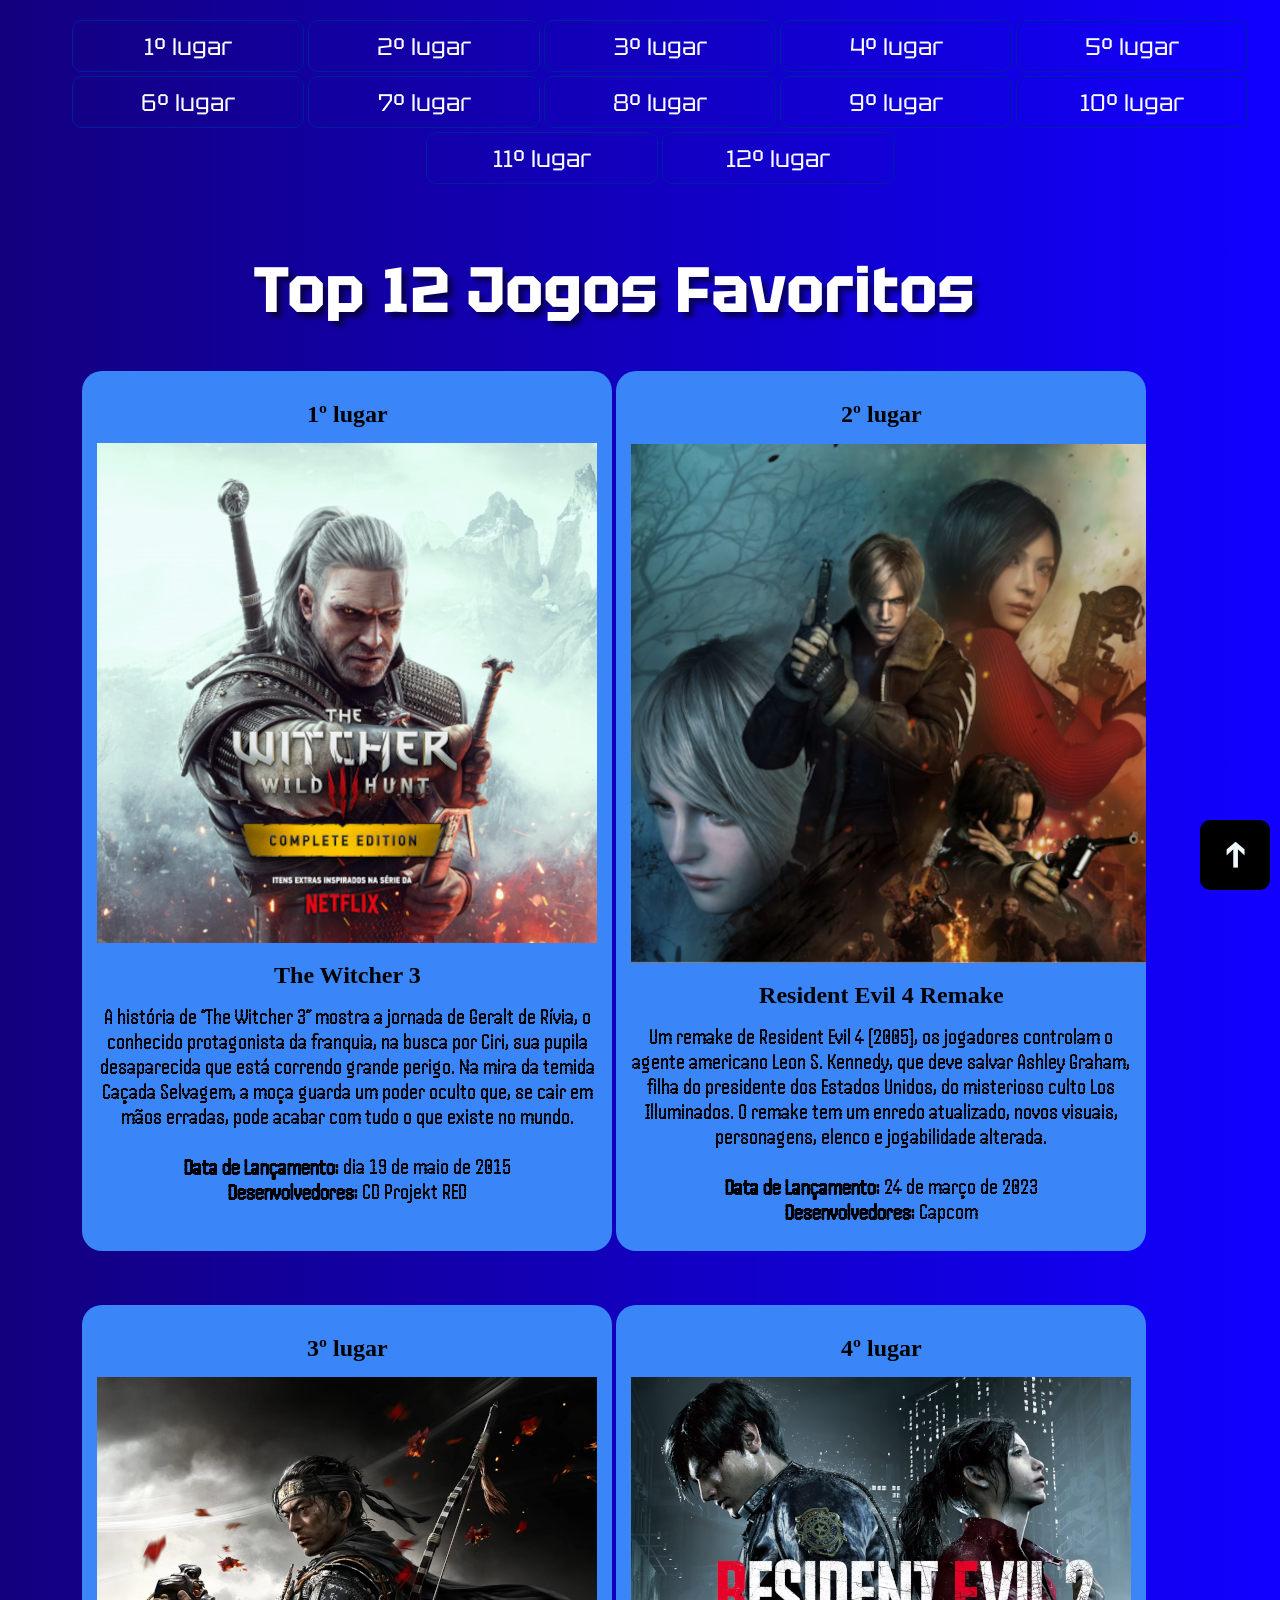
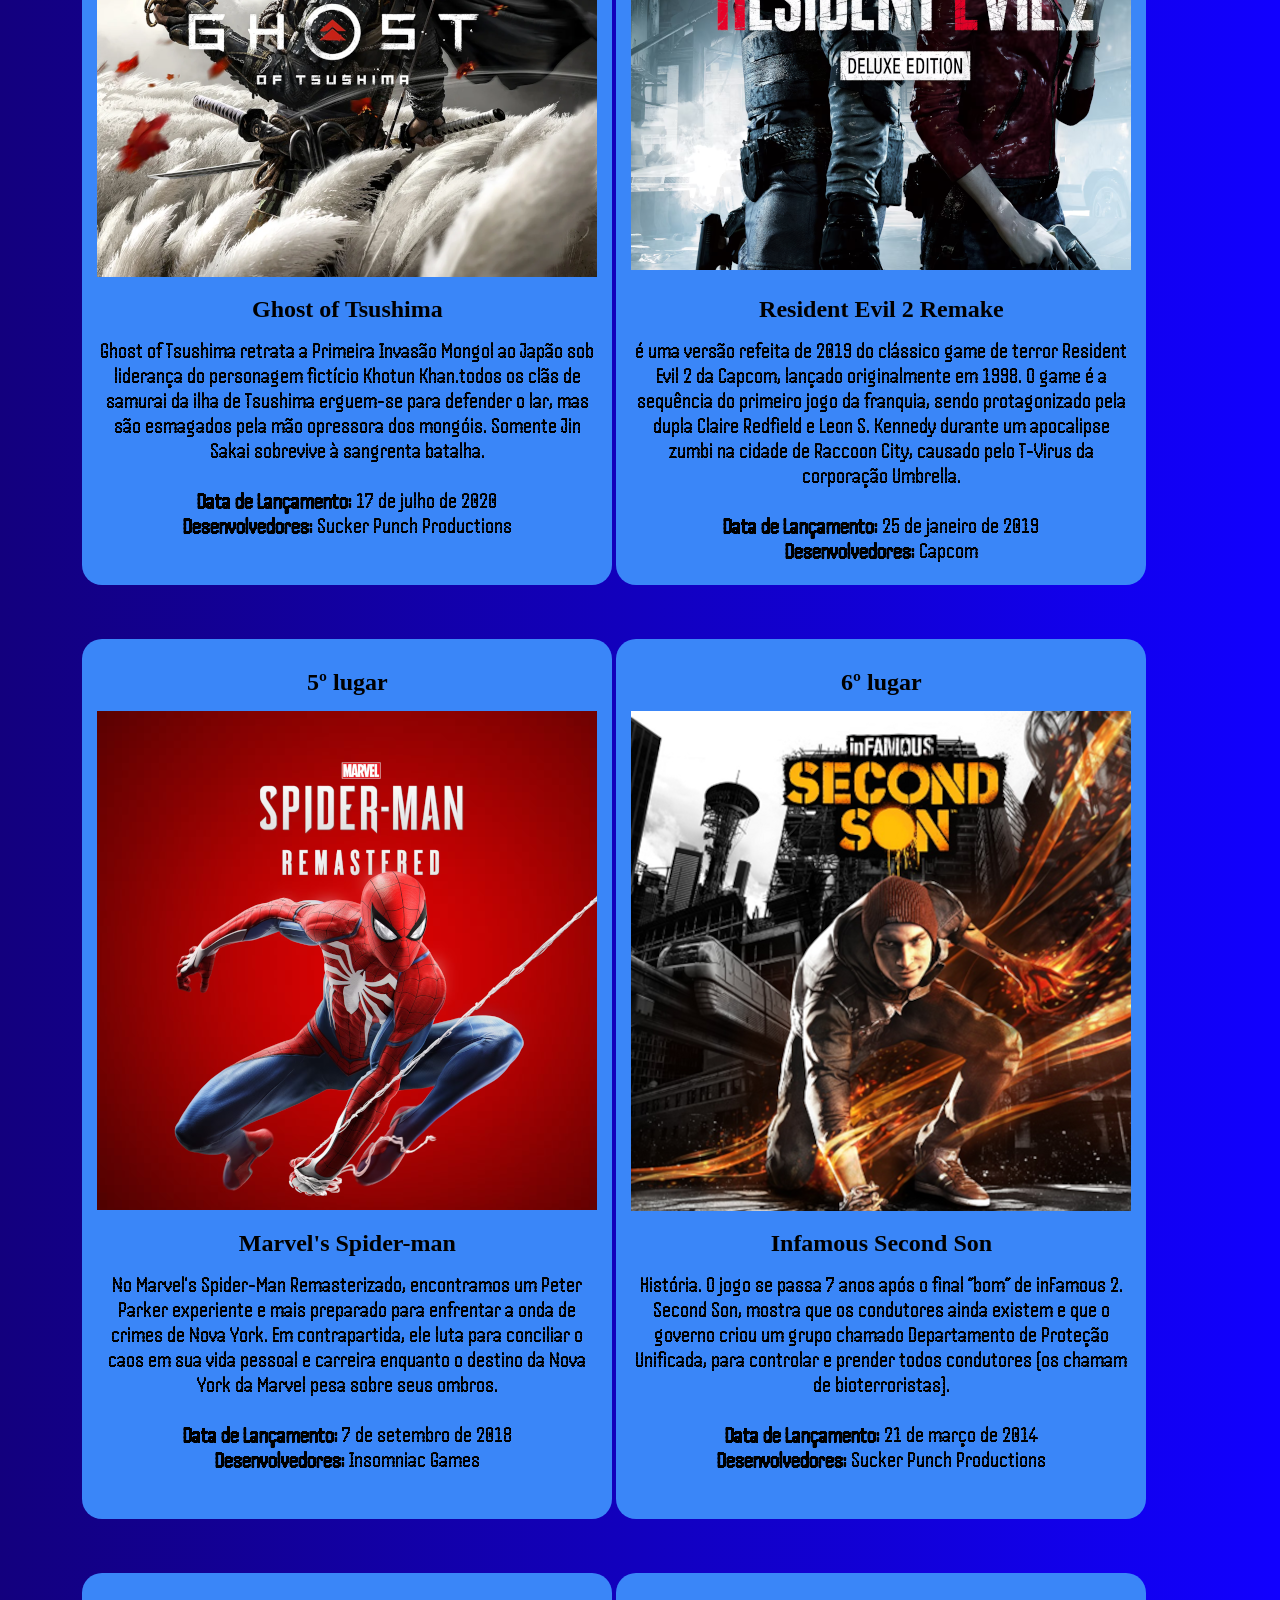
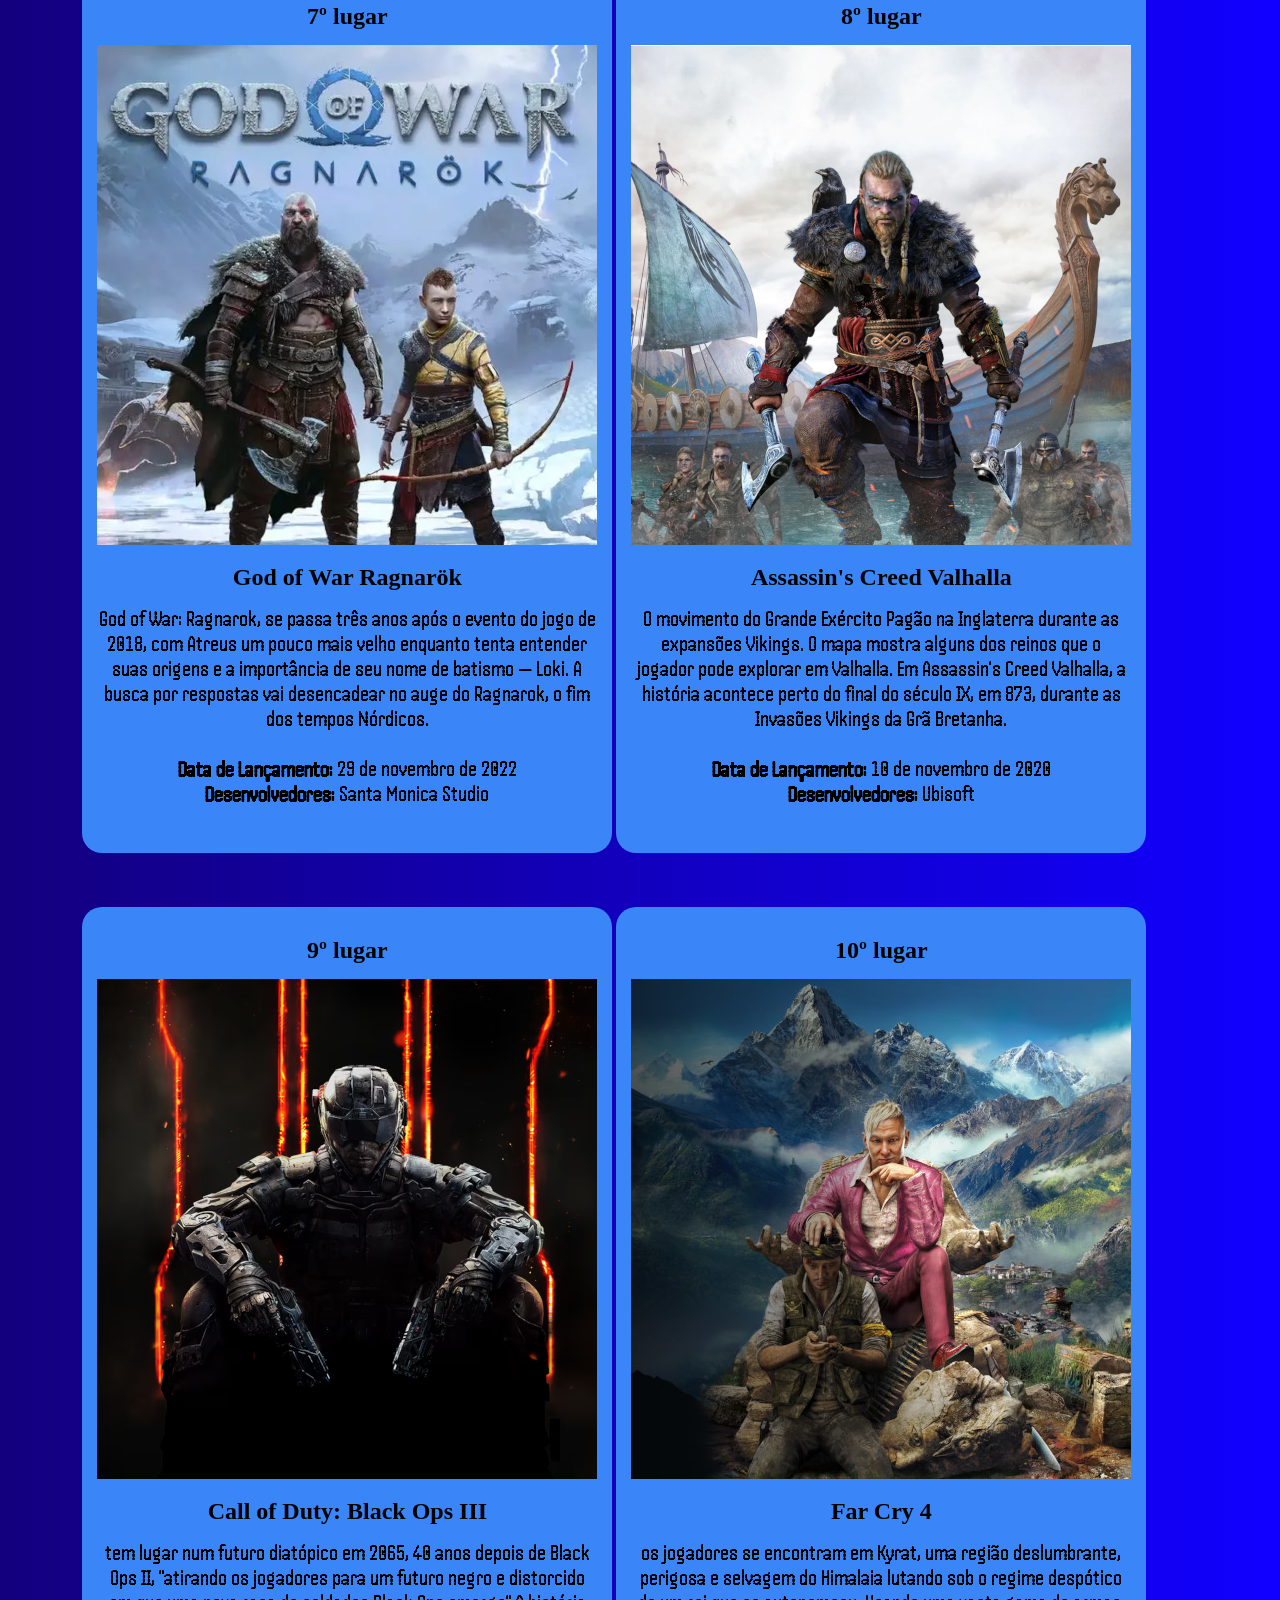
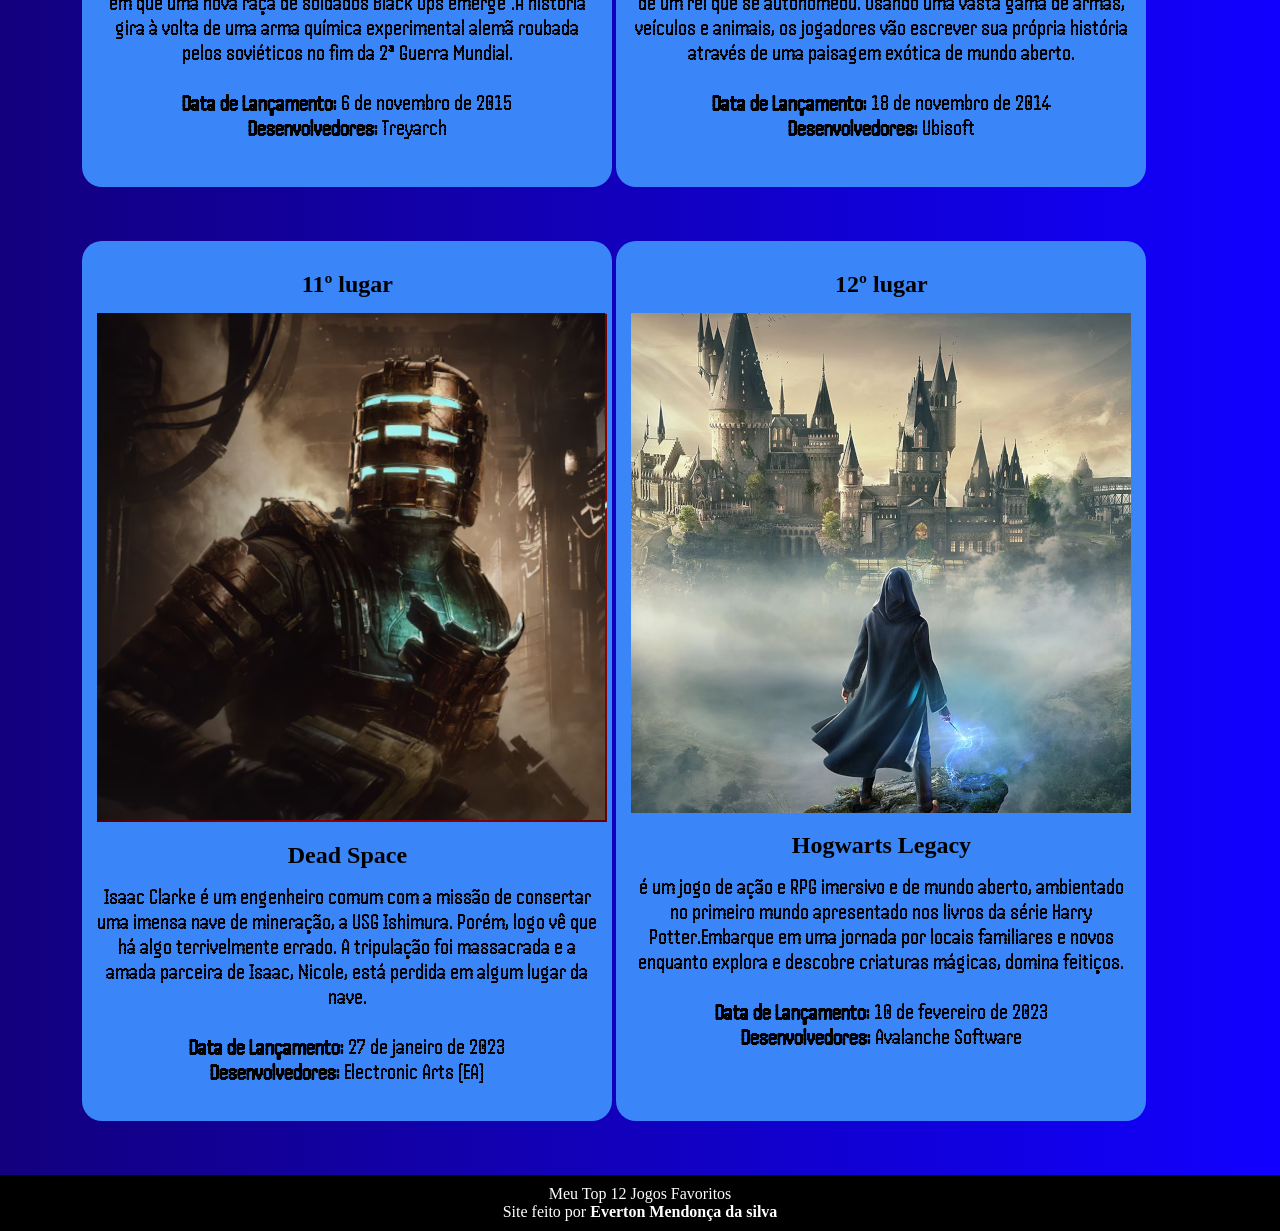
==== commit 231ae65e: "A+" ====
--- a/Top Jogos/indexJogos.html
+++ b/Top Jogos/indexJogos.html
@@ -103,6 +103,7 @@
             <h2>Hogwarts Legacy</h2>
             <p>é um jogo de ação e RPG imersivo e de mundo aberto, ambientado no primeiro mundo apresentado nos livros da série Harry Potter.Embarque em uma jornada por locais familiares e novos enquanto explora e descobre criaturas mágicas, domina feitiços.<br><br><strong>Data de Lançamento:</strong> 10 de fevereiro de 2023 <br><strong>Desenvolvedores:</strong>  Avalanche Software</p>
         </section>
+        <a href="#" class="btn"></a>
     </main>
     <script>
         function clickMenu2() {
--- a/Top Jogos/style.css
+++ b/Top Jogos/style.css
@@ -108,6 +108,29 @@
     display: none;
     
 }
+/*botao*/
+.btn {
+    display: flex;
+    justify-content: center;
+    align-items: center;
+    position: fixed;
+    bottom: 10px;
+    right: 10px;
+    width: 50px;
+    height: 50px;
+    background-color: #000;
+    text-decoration: none;
+}
+.btn::after {
+    content: "↑";
+    font-size: 32px;
+    font-weight: bold;
+    color: aliceblue;
+    transition: margin-top 250ms;
+}
+.btn:hover::after {
+    margin-top:-8px;
+}
 
 
 @media screen and (min-width: 601px) {
@@ -165,4 +188,12 @@
         color: white;
     } 
 
-}+    .btn {
+        
+        width: 10px;
+        height: 30px;
+        
+    }
+
+}
+
